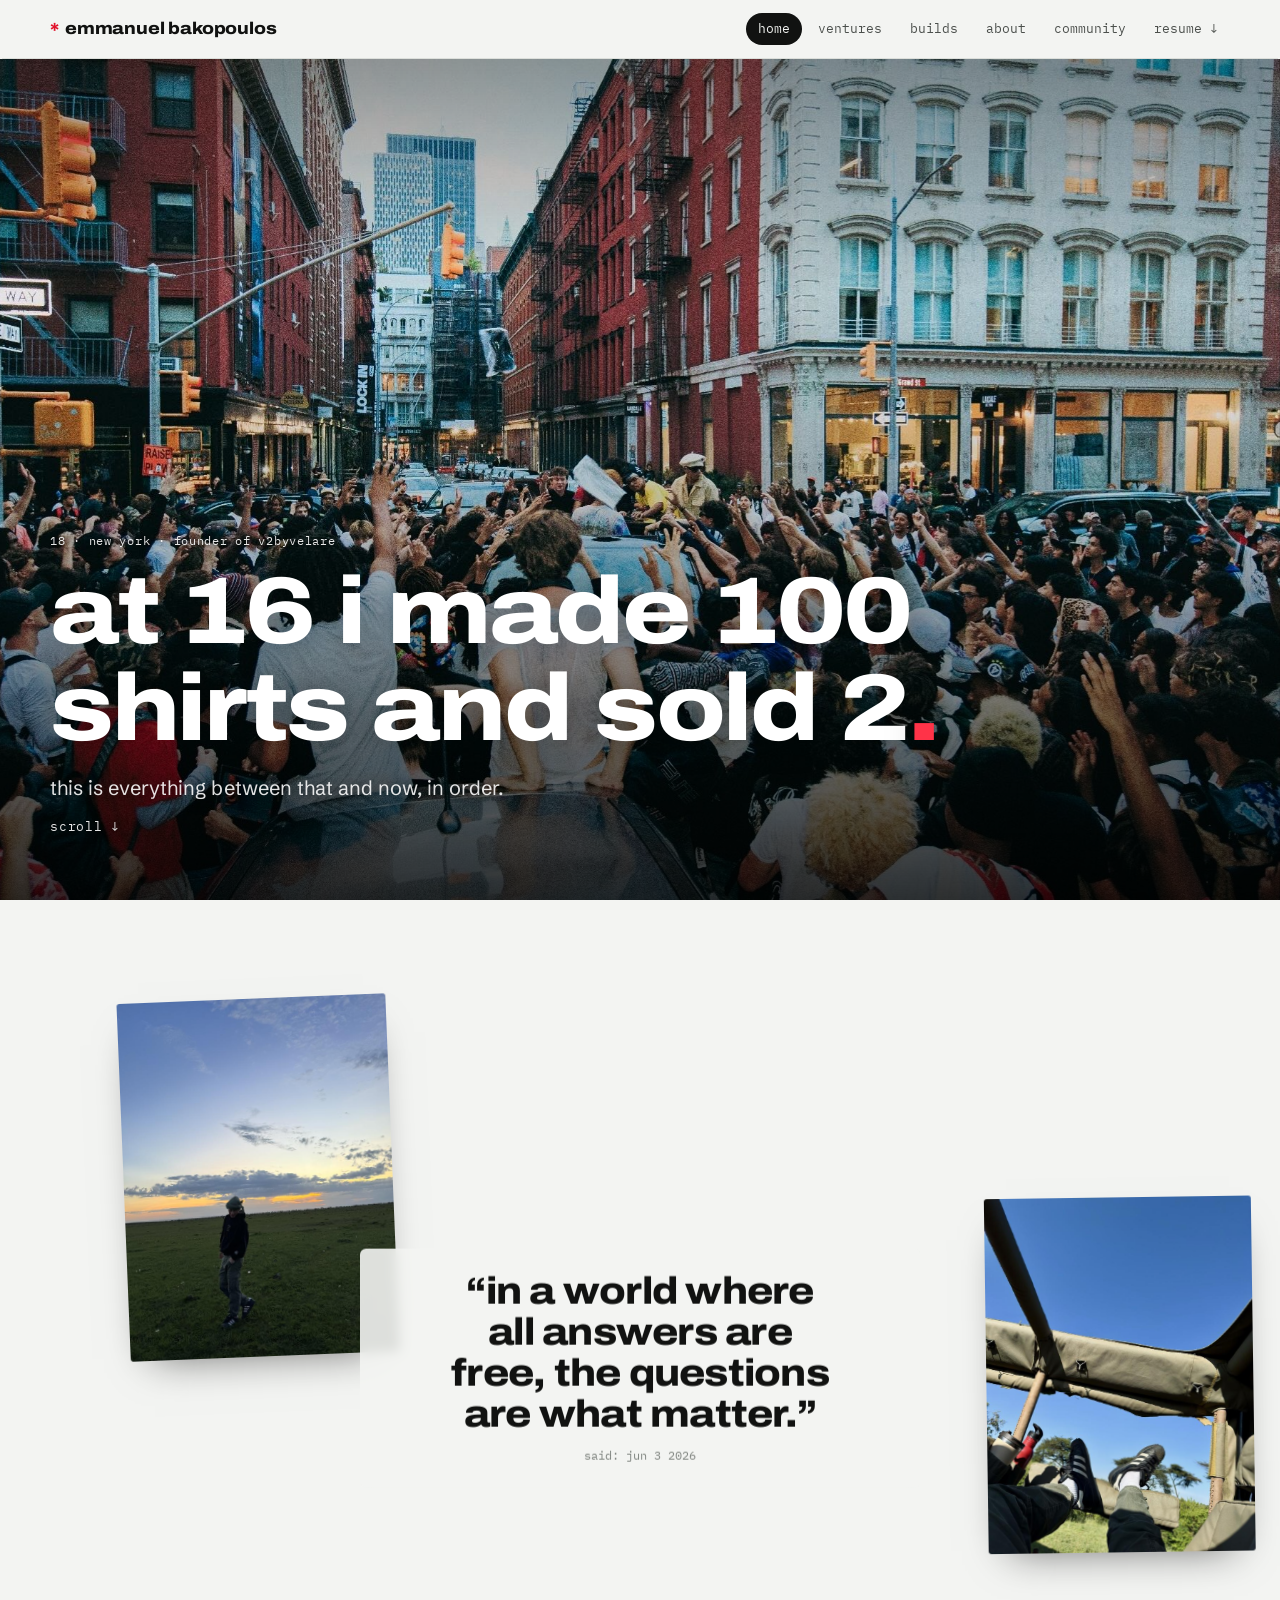
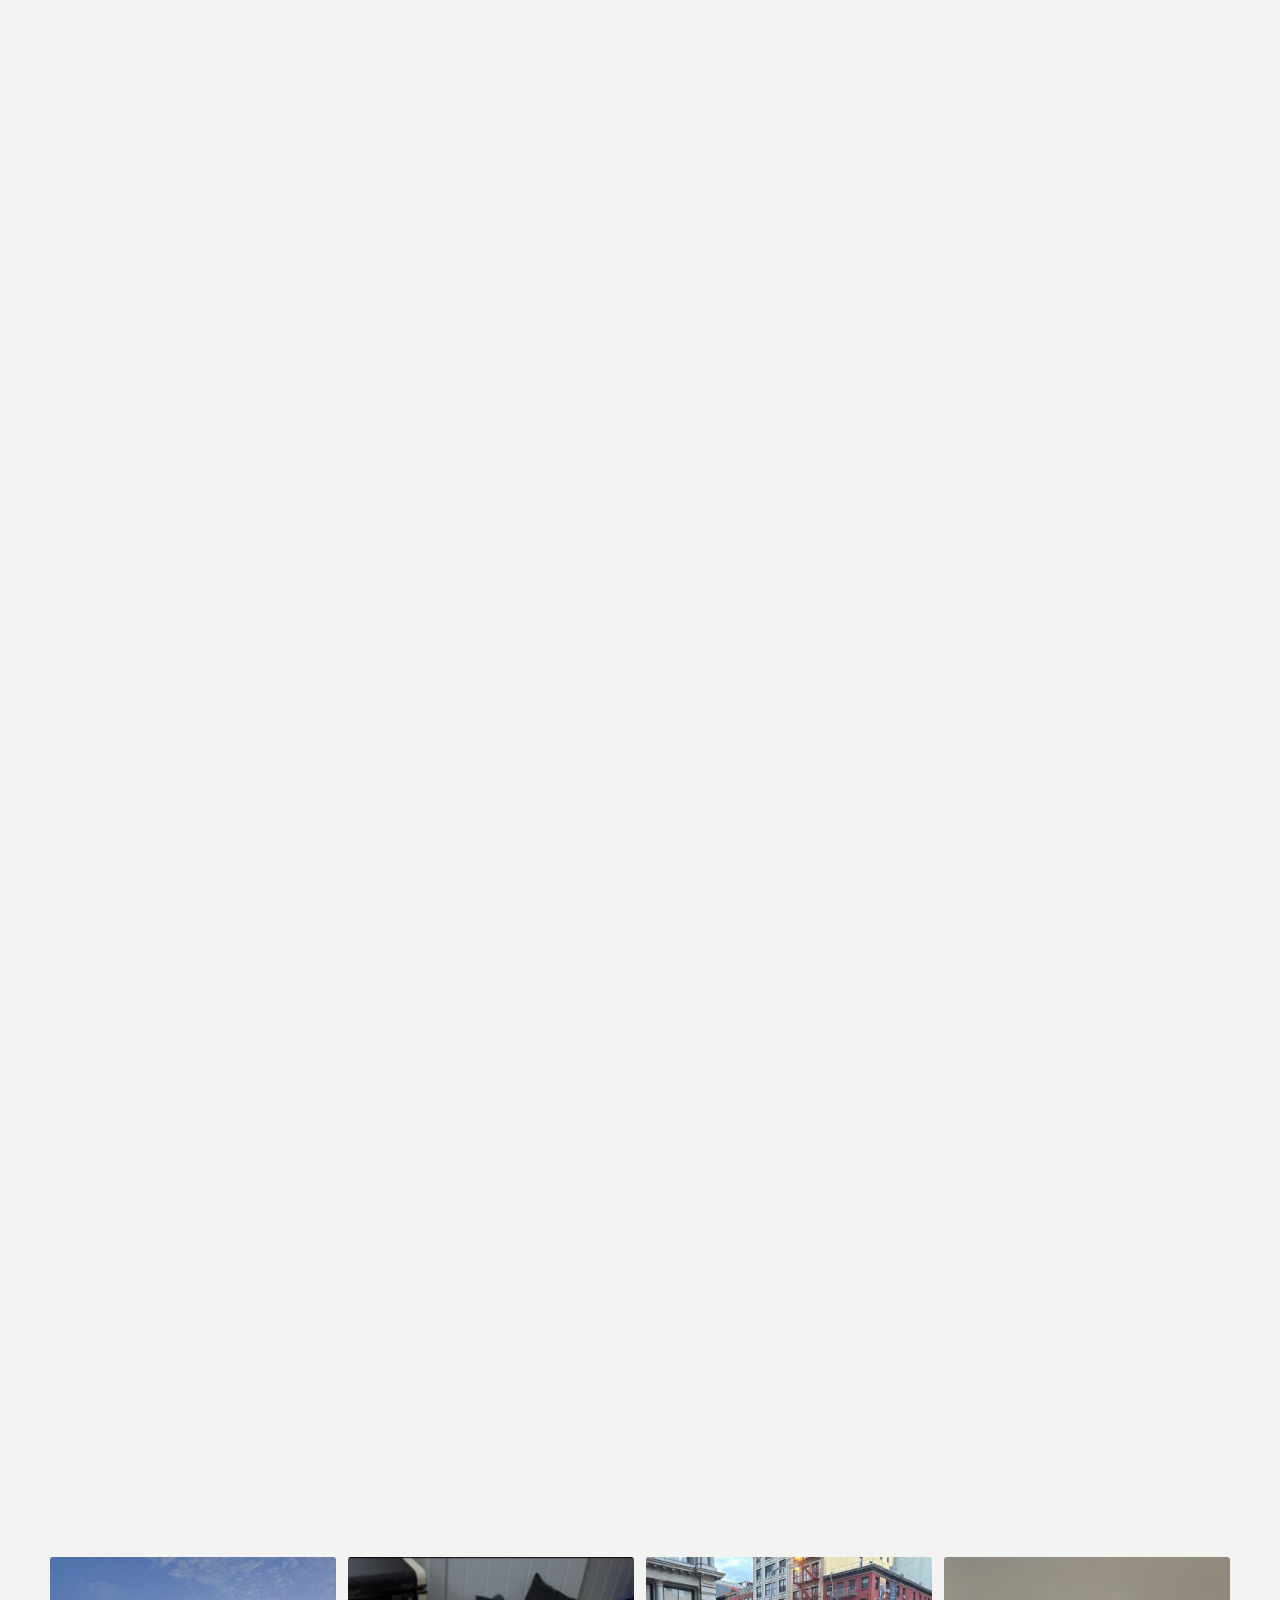
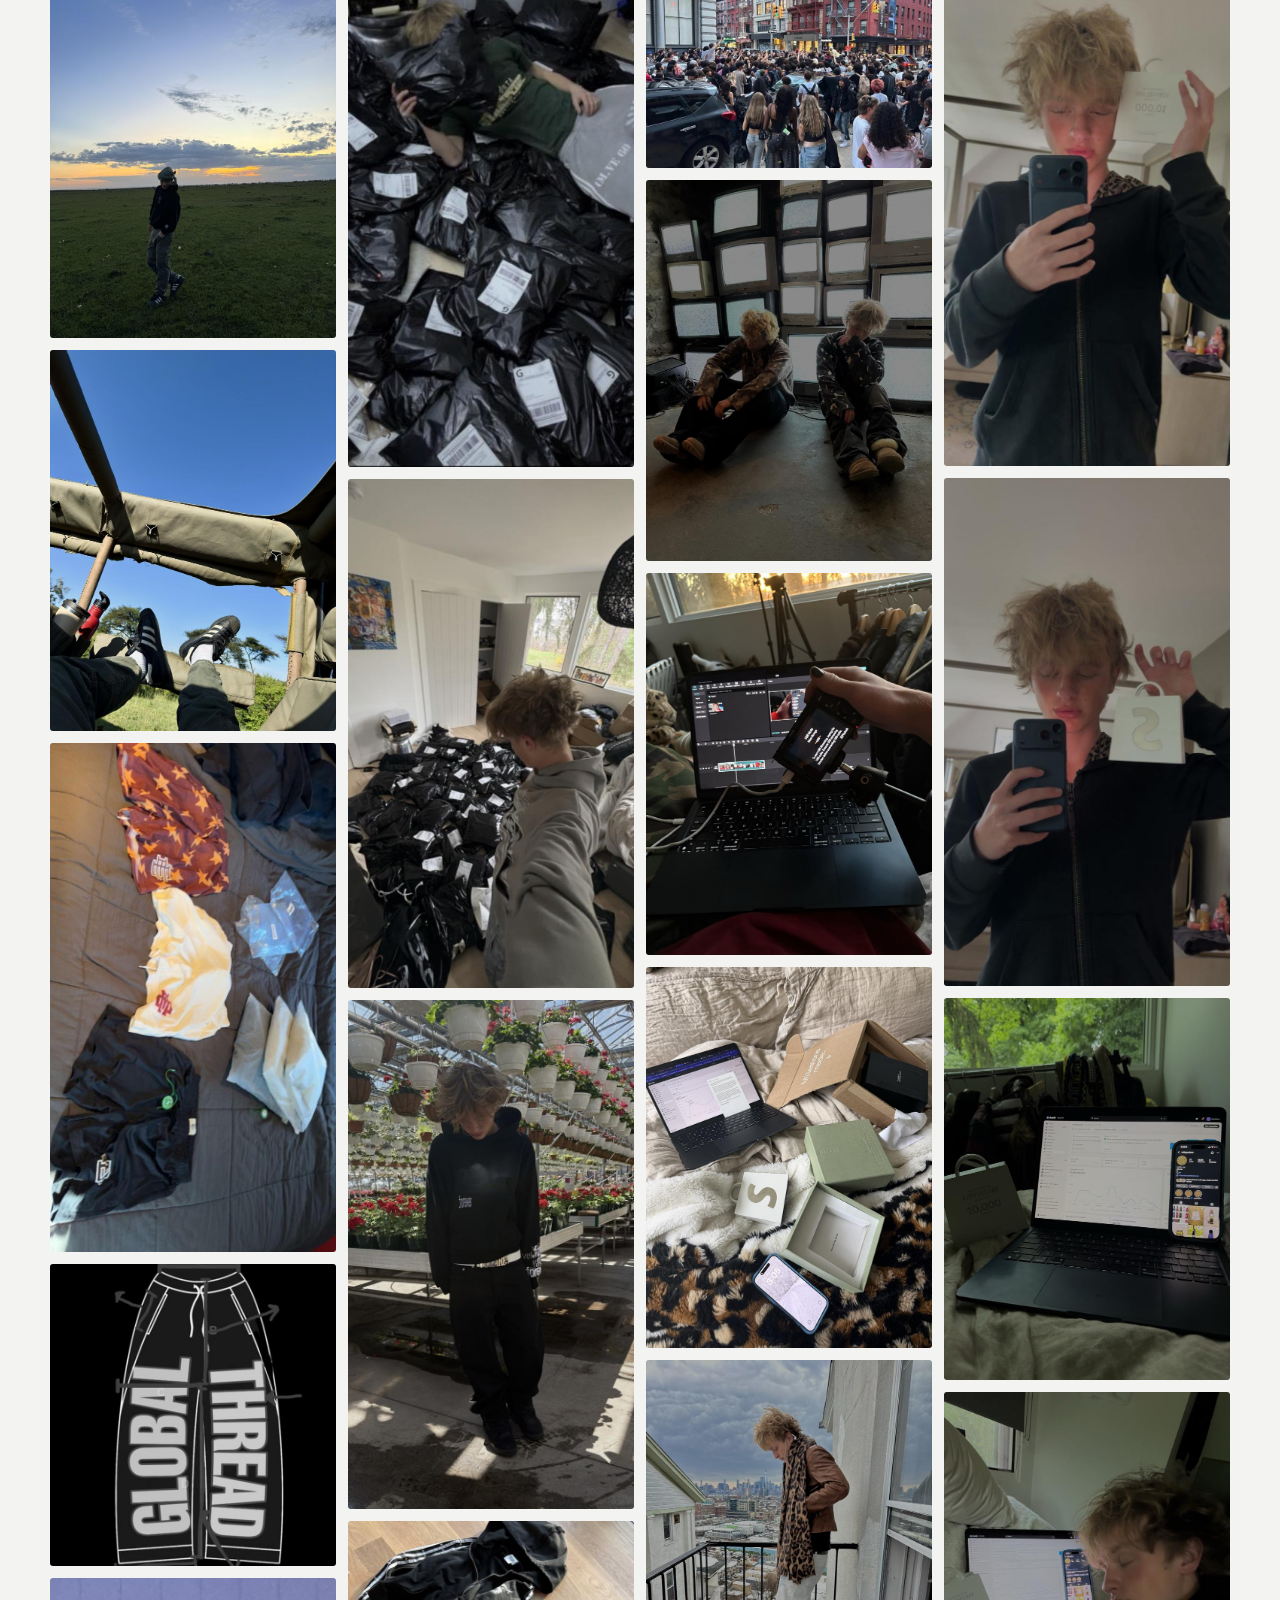
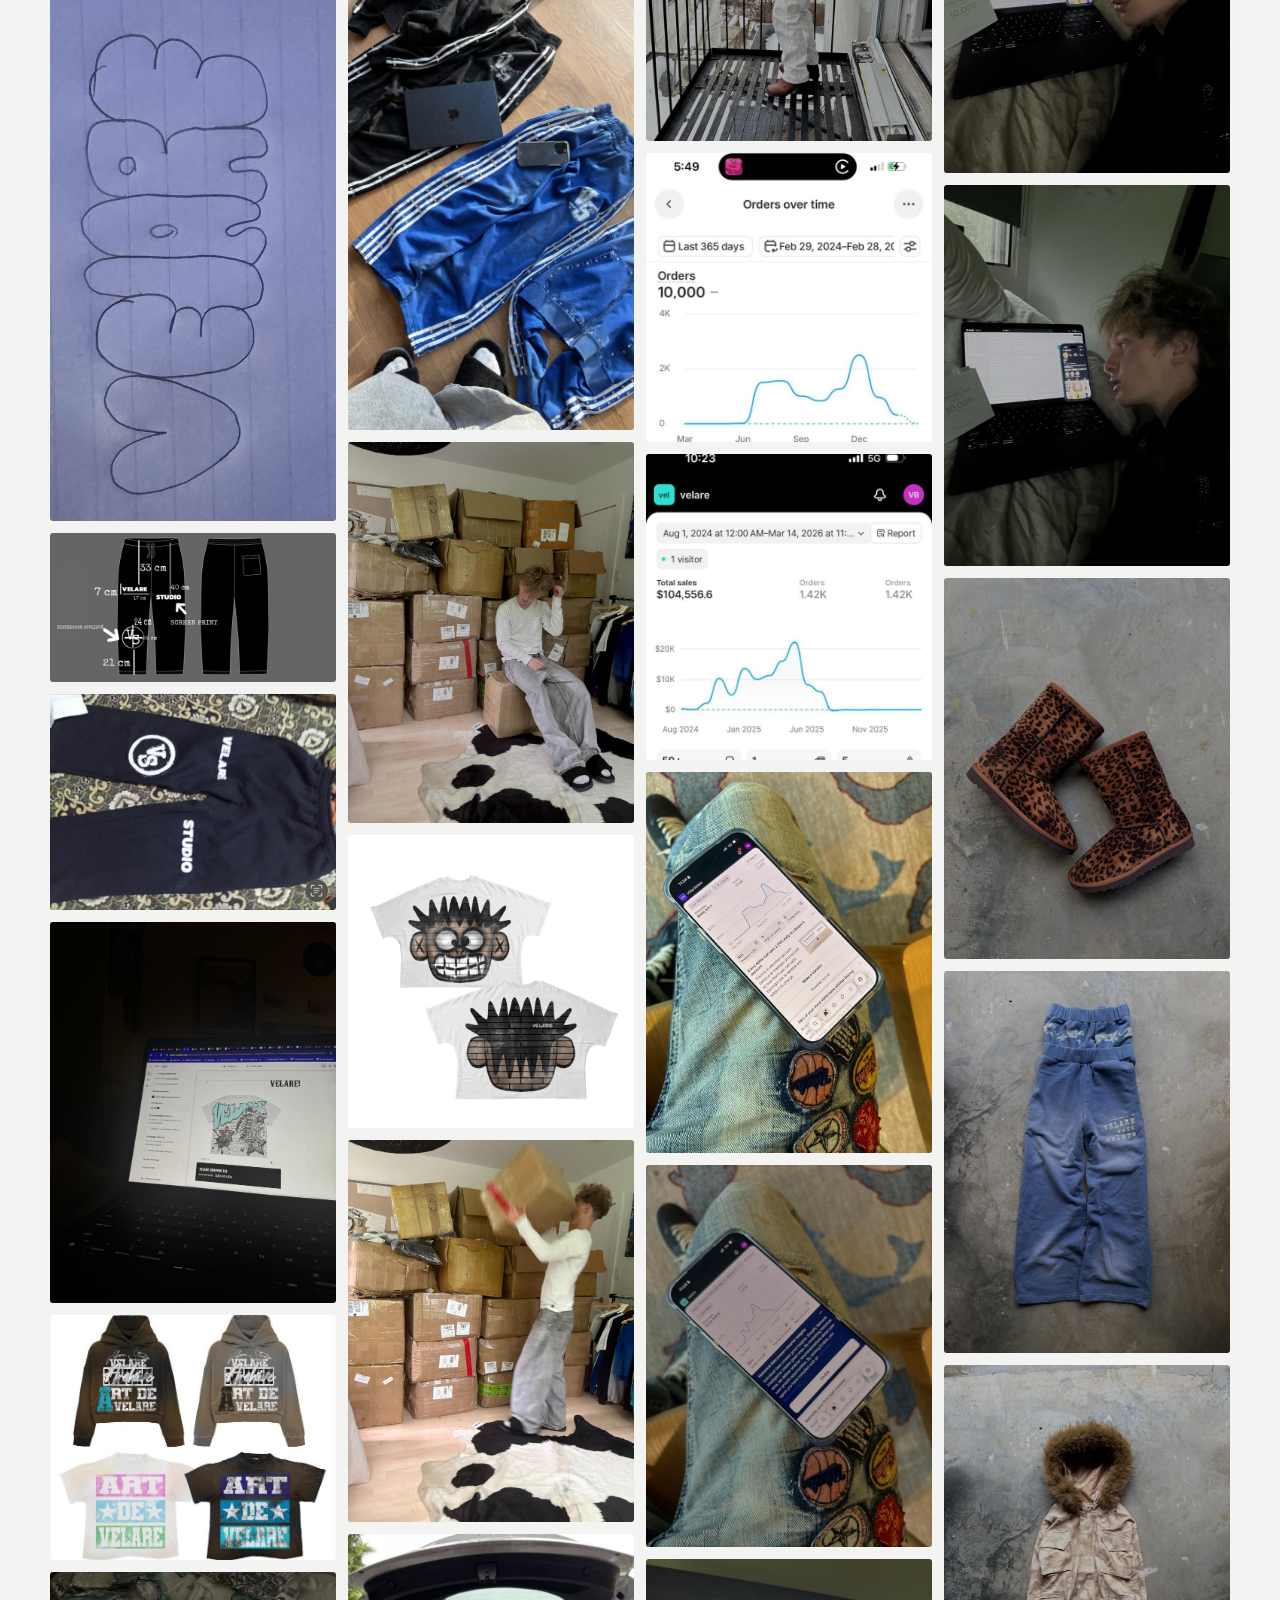
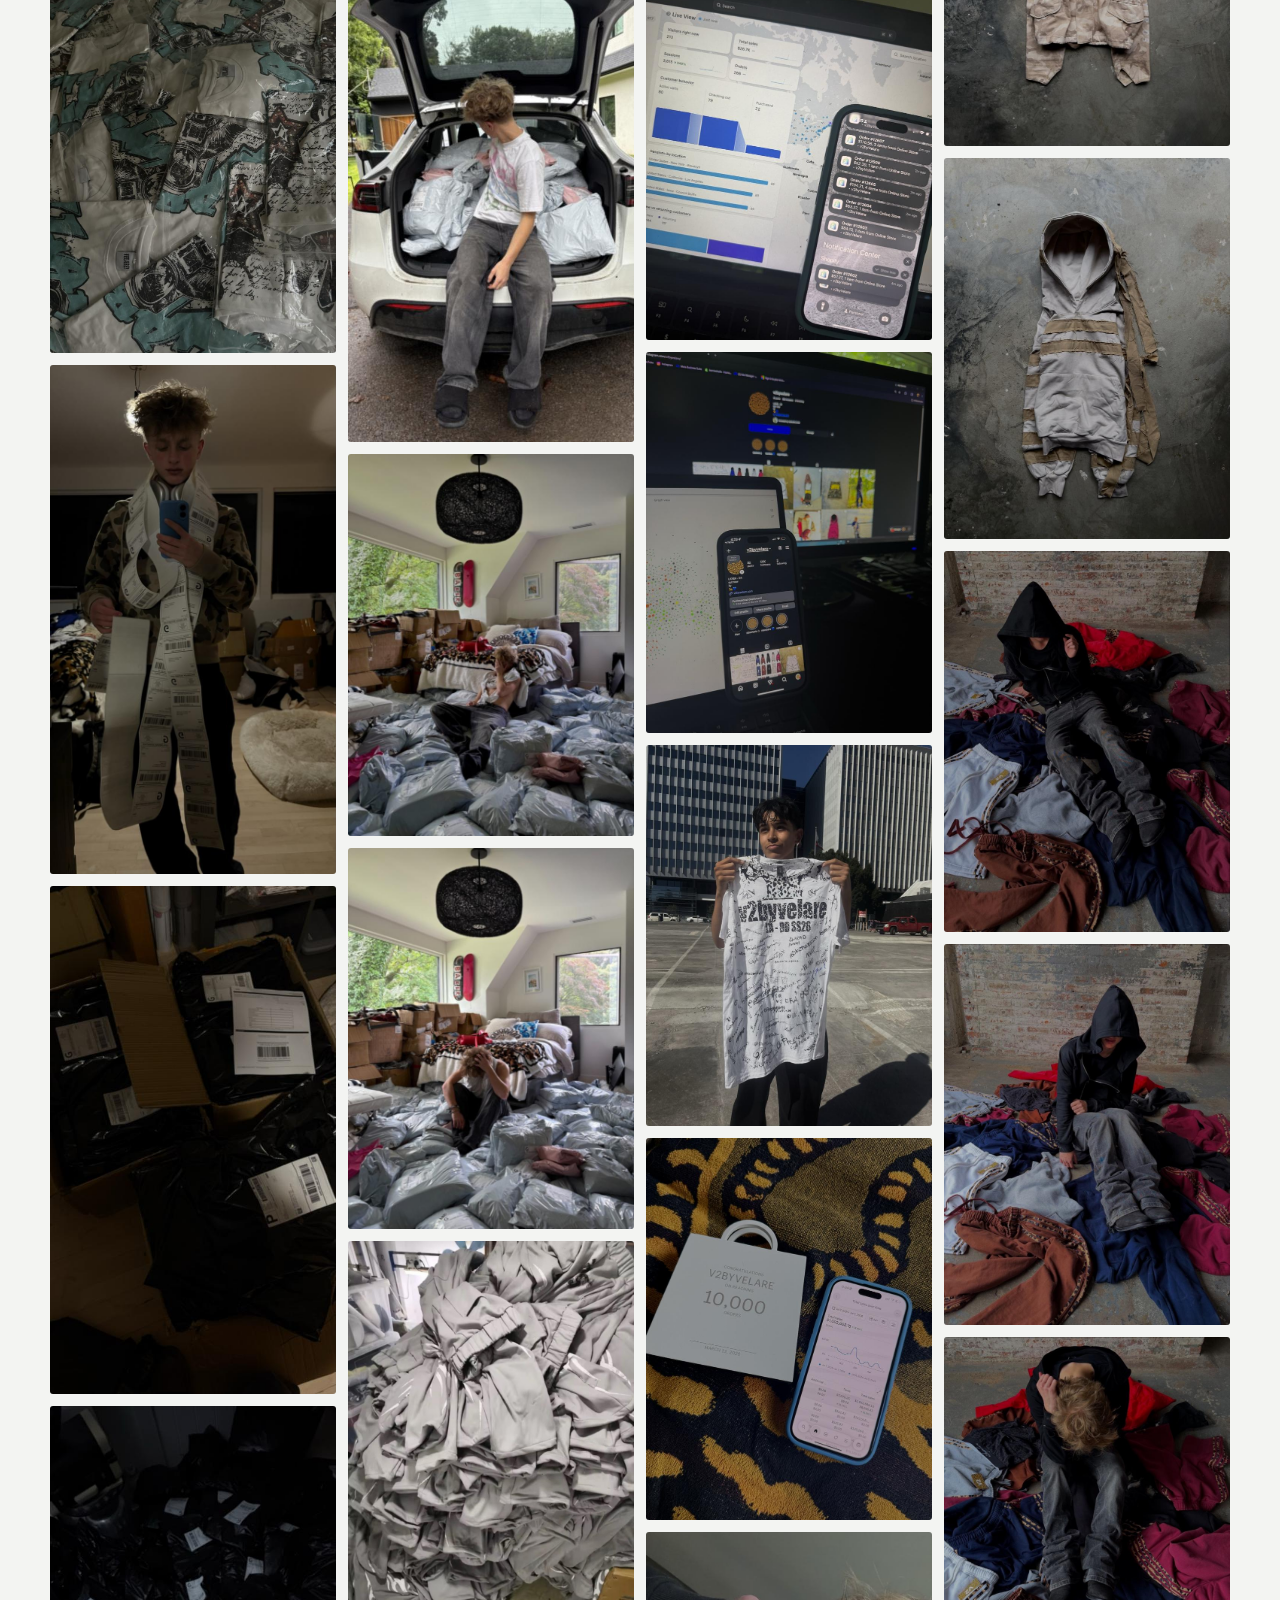
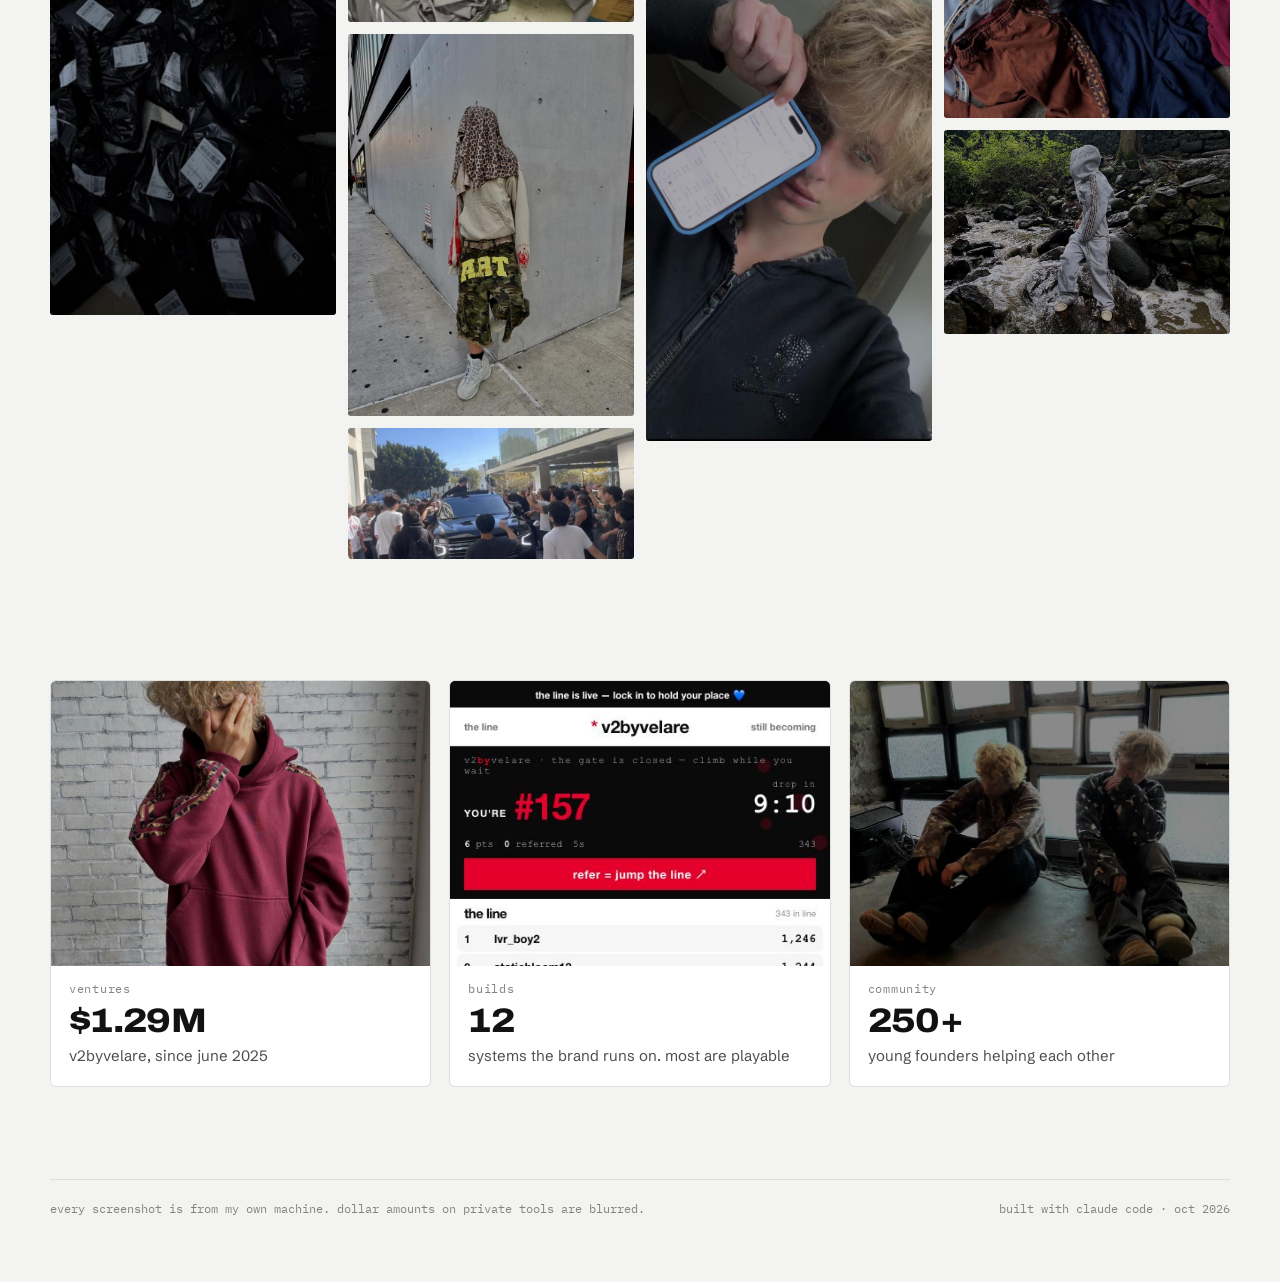
==== index.html @ 87414861 "Update resume and site numbers: $1.29M sales, $195K+ Meta, $57K+ giveaways Co-Authored-By: Claude Op" ====
<!doctype html><html><head><meta charset=utf8><meta name=viewport content="width=device-width,initial-scale=1,viewport-fit=cover"><title>Emmanuel Bakopoulos</title><meta name="description" content="18, founder of v2byvelare. $1.29M bootstrapped apparel brand, and the software I built to run it."><meta property="og:title" content="Emmanuel Bakopoulos"><meta property="og:description" content="18, founder of v2byvelare. $1.29M bootstrapped apparel brand, and the software I built to run it."><meta property="og:image" content="https://emanswor1d.github.io/img/hero.jpg"><style>:root{color-scheme:light;box-sizing:border-box;padding-top:env(safe-area-inset-top,0px);padding-bottom:env(safe-area-inset-bottom,0px)}html{scroll-padding-top:env(safe-area-inset-top,0px)}body{margin:0;padding:0;font:14px -apple-system,BlinkMacSystemFont,sans-serif;background:#faf9f5;color:#141413}img{max-width:100%}[hidden]:not([hidden=until-found i]){display:none!important}</style></head><body>
<link rel="preconnect" href="https://fonts.googleapis.com">
<link rel="preconnect" href="https://fonts.gstatic.com" crossorigin>
<link rel="stylesheet" href="https://fonts.googleapis.com/css2?family=Archivo:wdth,wght@62..125,400..900&family=Schibsted+Grotesk:wght@400;500;600&family=IBM+Plex+Mono:wght@400;500&display=swap">
<style>
/* layout: one catalog of everything made, clothes and code. hang-tag labels in mono, wide lowercase display, real screenshots carry the page */
:root{
  --paper:#f3f4f2; --card:#ffffff; --ink:#111211; --ink-2:#4b4f4c; --ink-3:#808581;
  --rule:#dcdfdb; --rule-2:#e8eae6; --red:#e1122b; --red-ink:#b80d22; --green:#1f8a4c; --amber:#a86a00;
  --shot-bg:#e7e9e5; --bar-a:#b9beb9; --bar-b:#111211;
  --display:"Archivo","Helvetica Neue",Arial,sans-serif;
  --body:"Schibsted Grotesk",ui-sans-serif,system-ui,-apple-system,sans-serif;
  --mono:"IBM Plex Mono",ui-monospace,"SF Mono",Menlo,monospace;
}
@media (prefers-color-scheme:dark){:root:not([data-theme="light"]){
  --paper:#0e0f0e; --card:#161816; --ink:#eef0ed; --ink-2:#b3b8b3; --ink-3:#7d827d;
  --rule:#2a2d2a; --rule-2:#202320; --red:#ff3b50; --red-ink:#ff6b7c; --green:#4cc27f; --amber:#e3a33a;
  --shot-bg:#1d201d; --bar-a:#4a4f4a; --bar-b:#eef0ed; color-scheme:dark}}
:root[data-theme="dark"]{
  --paper:#0e0f0e; --card:#161816; --ink:#eef0ed; --ink-2:#b3b8b3; --ink-3:#7d827d;
  --rule:#2a2d2a; --rule-2:#202320; --red:#ff3b50; --red-ink:#ff6b7c; --green:#4cc27f; --amber:#e3a33a;
  --shot-bg:#1d201d; --bar-a:#4a4f4a; --bar-b:#eef0ed; color-scheme:dark}

*{box-sizing:border-box}
html{scroll-behavior:smooth}
html,body{overflow-x:clip}
body{background:var(--paper);color:var(--ink);font-family:var(--body);font-size:16px;line-height:1.55;-webkit-font-smoothing:antialiased;padding-inline:clamp(16px,4vw,48px);padding-block:0 64px}
a{color:inherit}
img{display:block;max-width:100%}
button{font:inherit;color:inherit}
:focus-visible{outline:2px solid var(--red);outline-offset:3px;border-radius:2px}
.wrap{max-width:1180px;margin-inline:auto}

/* header */
header.top{position:sticky;top:env(safe-area-inset-top,0px);z-index:20;background:color-mix(in srgb,var(--paper) 90%,transparent);backdrop-filter:blur(10px);-webkit-backdrop-filter:blur(10px);border-bottom:1px solid var(--rule);margin-inline:calc(-1*clamp(16px,4vw,48px));padding-inline:clamp(16px,4vw,48px)}
.bar{max-width:1180px;margin-inline:auto;display:flex;align-items:center;gap:20px;min-height:58px;flex-wrap:wrap}
.mark{font-family:var(--display);font-weight:800;font-stretch:112%;font-size:17px;letter-spacing:-.01em;text-decoration:none;display:flex;align-items:baseline;gap:6px;white-space:nowrap}
.mark .ast{color:var(--red);font-size:22px;line-height:0;position:relative;top:4px}
nav.tabs{display:flex;gap:4px;margin-left:auto}
nav.tabs a{font-family:var(--mono);font-size:13px;text-decoration:none;padding:6px 12px;border-radius:999px;color:var(--ink-2)}
nav.tabs a:hover{color:var(--ink);background:var(--rule-2)}
nav.tabs a[aria-current="page"]{color:var(--paper);background:var(--ink)}

/* type */
.eyebrow{font-family:var(--mono);font-size:12px;letter-spacing:.06em;color:var(--ink-3);text-transform:lowercase}
h1,h2,h3{font-family:var(--display);font-weight:800;font-stretch:118%;letter-spacing:-.025em;line-height:1.02;margin:0;text-wrap:balance}
h1{font-size:clamp(34px,6.2vw,76px)}
h2{font-size:clamp(28px,4vw,46px)}
h3{font-size:clamp(20px,2.2vw,26px);font-stretch:110%;letter-spacing:-.015em}
p{margin:0}
.lede{font-size:clamp(17px,1.6vw,20px);color:var(--ink-2);max-width:58ch}
.mono{font-family:var(--mono)}

section.view{padding-top:clamp(36px,6vw,72px)}
section.view[hidden]{display:none}

/* intro */
.intro{display:grid;gap:22px;padding-bottom:clamp(32px,5vw,56px);border-bottom:1px solid var(--rule)}
.intro h1 .r{color:var(--red)}
.facts{display:flex;flex-wrap:wrap;gap:8px 22px;font-family:var(--mono);font-size:13px;color:var(--ink-2)}
.facts b{color:var(--ink);font-weight:500}

/* tags + status */
.tag{font-family:var(--mono);font-size:11.5px;color:var(--ink-2);border:1px solid var(--rule);border-radius:3px;padding:1px 7px;white-space:nowrap}
.status{display:inline-flex;align-items:center;gap:7px;font-family:var(--mono);font-size:12px;color:var(--ink-2)}
.status::before{content:"";width:7px;height:7px;border-radius:50%;background:var(--ink-3);flex:none}
.status.live::before{background:var(--green);box-shadow:0 0 0 3px color-mix(in srgb,var(--green) 22%,transparent)}
.status.built::before{background:var(--amber)}
.status.killed::before{background:var(--red)}

/* work grid */
.gridhead{display:flex;justify-content:space-between;align-items:baseline;gap:16px;flex-wrap:wrap;padding:clamp(28px,4vw,44px) 0 18px}
.grid{display:grid;grid-template-columns:repeat(auto-fill,minmax(min(100%,340px),1fr));gap:18px}
.card{display:flex;flex-direction:column;background:var(--card);border:1px solid var(--rule);border-radius:6px;overflow:hidden;text-decoration:none;color:inherit;min-width:0;transition:transform .18s ease,border-color .18s ease}
.card:hover{transform:translateY(-3px);border-color:var(--ink-3)}
.card .thumb{aspect-ratio:16/10;background:var(--shot-bg);overflow:hidden;position:relative;border-bottom:1px solid var(--rule)}
.card .thumb img{width:100%;height:100%;object-fit:cover;object-position:top center}
.card .thumb.phone{display:flex;justify-content:center;align-items:flex-start;gap:10px;padding:16px 16px 0}
.card .thumb.phone img{width:31%;height:auto;object-fit:contain;border-radius:10px 10px 0 0;border:1px solid var(--rule)}
.card .thumb.text{display:flex;align-items:center;justify-content:center;padding:20px}
.card .body{padding:16px 18px 18px;display:flex;flex-direction:column;gap:8px;flex:1}
.card .row{display:flex;justify-content:space-between;align-items:center;gap:10px}
.card p{color:var(--ink-2);font-size:15px}
.card .meta{display:flex;gap:6px;flex-wrap:wrap;margin-top:auto;padding-top:6px}

/* pipeline mini (signaller) */
.pipe{display:flex;flex-wrap:wrap;gap:6px;align-items:center;justify-content:center;font-family:var(--mono);font-size:12px}
.pipe span{border:1px solid var(--ink-3);border-radius:3px;padding:4px 8px;background:var(--card)}
.pipe i{font-style:normal;color:var(--ink-3)}

/* detail */
.back{font-family:var(--mono);font-size:13px;text-decoration:none;color:var(--ink-2);display:inline-flex;gap:6px}
.back:hover{color:var(--red)}
.dhead{display:grid;gap:16px;padding:18px 0 28px;border-bottom:1px solid var(--rule)}
.dhead .row{display:flex;gap:10px 18px;flex-wrap:wrap;align-items:center}
.gallery{display:flex;gap:16px;overflow-x:auto;scroll-snap-type:x mandatory;padding:28px 2px 18px;margin-inline:-2px;scrollbar-width:thin}
.gallery figure{margin:0;scroll-snap-align:start;flex:none;display:flex;flex-direction:column;gap:10px;width:min(860px,86%)}
.gallery figure.ph{width:250px}
.gallery figure.mid{width:min(420px,80%)}
.shot{background:var(--shot-bg);border:1px solid var(--rule);border-radius:6px;overflow:hidden;cursor:zoom-in;padding:0;display:block;width:100%}
.ph .shot{border-radius:22px;border:6px solid var(--ink);background:var(--ink)}
.ph .shot img{border-radius:15px}
figcaption{font-family:var(--mono);font-size:12px;color:var(--ink-3)}
.hint{font-family:var(--mono);font-size:12px;color:var(--ink-3)}

.cols{display:grid;grid-template-columns:minmax(0,1.35fr) minmax(0,1fr);gap:clamp(28px,5vw,64px);padding-top:28px}
@media (max-width:820px){.cols{grid-template-columns:1fr}}
.prose{display:grid;gap:16px;max-width:62ch}
.prose h4,.side h4{font-family:var(--mono);font-weight:500;font-size:12px;letter-spacing:.06em;color:var(--ink-3);margin:10px 0 -6px;text-transform:lowercase}
.prose p{color:var(--ink-2)}
.prose ul{margin:0;padding-left:18px;color:var(--ink-2);display:grid;gap:6px}
.side{display:grid;gap:18px;align-content:start}
.nums{list-style:none;margin:0;padding:0;border-top:1px solid var(--rule)}
.nums li{display:grid;grid-template-columns:minmax(84px,auto) 1fr;gap:14px;padding:11px 0;border-bottom:1px solid var(--rule);align-items:baseline}
.nums b{font-family:var(--display);font-stretch:110%;font-weight:800;font-size:22px;letter-spacing:-.02em;font-variant-numeric:tabular-nums;white-space:nowrap}
.nums span{color:var(--ink-2);font-size:14.5px}
.stack{display:flex;gap:6px;flex-wrap:wrap}
.note{border-left:2px solid var(--red);padding:2px 0 2px 14px;color:var(--ink-2);font-size:15px}
.ext{font-family:var(--mono);font-size:13px;color:var(--red-ink)}
.pager{display:flex;justify-content:space-between;gap:16px;margin-top:48px;padding-top:20px;border-top:1px solid var(--rule);font-family:var(--mono);font-size:13px}
.pager a{text-decoration:none;color:var(--ink-2)}
.pager a:hover{color:var(--red)}

/* before/after */
.ba{display:grid;grid-template-columns:repeat(2,minmax(0,1fr));gap:14px;max-width:760px;padding-top:28px}
.ba figure{margin:0;display:grid;gap:8px}
.ba .frame{aspect-ratio:4/5;background:#fff;border:1px solid var(--rule);border-radius:6px;overflow:hidden;display:flex;align-items:center;justify-content:center}
.ba .frame img{width:100%;height:100%;object-fit:contain}
.chips{display:flex;gap:6px;flex-wrap:wrap}
.chip{font-family:var(--mono);font-size:12.5px;border:1px solid var(--rule);background:var(--card);border-radius:999px;padding:5px 12px;cursor:pointer;display:inline-flex;align-items:center;gap:7px}
.chip i{width:10px;height:10px;border-radius:50%;display:inline-block;border:1px solid var(--rule)}
.chip[aria-pressed="true"]{border-color:var(--ink);background:var(--ink);color:var(--paper)}

/* charts */
.chart{background:var(--card);border:1px solid var(--rule);border-radius:6px;padding:18px 18px 12px;margin-top:28px}
.chart svg{width:100%;height:auto;display:block;overflow:visible}
.chart svg text{fill:var(--ink-3);font-family:var(--mono);font-size:11px}
.chart .cap{display:flex;justify-content:space-between;gap:12px;flex-wrap:wrap;margin-bottom:10px}
.chart .cap b{font-weight:600}
.legend{display:flex;gap:14px;font-family:var(--mono);font-size:12px;color:var(--ink-2)}
.legend i{display:inline-block;width:10px;height:10px;border-radius:2px;margin-right:6px;vertical-align:-1px}
.tip{position:fixed;z-index:60;pointer-events:none;background:var(--ink);color:var(--paper);font-family:var(--mono);font-size:12px;padding:6px 9px;border-radius:4px;white-space:nowrap}

/* clothes */
.drops{display:grid;gap:clamp(40px,6vw,72px);padding-top:clamp(28px,4vw,44px)}
.drop{display:grid;grid-template-columns:minmax(0,280px) minmax(0,1fr);gap:clamp(18px,3vw,40px);align-items:start}
@media (max-width:760px){.drop{grid-template-columns:1fr}}
.drop .info{display:grid;gap:10px;position:sticky;top:84px}
@media (max-width:760px){.drop .info{position:static}}
.drop .info p{color:var(--ink-2);font-size:15px}
.drop .big{font-family:var(--display);font-weight:800;font-stretch:115%;font-size:clamp(26px,3vw,34px);letter-spacing:-.02em;line-height:1}
.strip{display:flex;gap:12px;overflow-x:auto;scroll-snap-type:x mandatory;padding-bottom:10px}
.strip button{flex:none;width:clamp(180px,24vw,260px);aspect-ratio:3/4;padding:0;border:0;border-radius:4px;overflow:hidden;background:var(--shot-bg);cursor:zoom-in;scroll-snap-align:start}
.strip button img{width:100%;height:100%;object-fit:cover}
.strip .empty{flex:none;width:clamp(180px,24vw,260px);aspect-ratio:3/4;border:1px dashed var(--rule);border-radius:4px;display:flex;align-items:center;justify-content:center;text-align:center;padding:18px;font-family:var(--mono);font-size:12px;color:var(--ink-3)}

/* about */
.about-top{display:grid;grid-template-columns:minmax(0,1fr) minmax(0,.8fr);gap:clamp(28px,5vw,64px);align-items:start}
@media (max-width:820px){.about-top{grid-template-columns:1fr}}
.about-top .photo{border-radius:6px;overflow:hidden;border:1px solid var(--rule)}
.story{display:grid;gap:16px;max-width:60ch;font-size:17px}
.story p{color:var(--ink-2)}
.story p:first-child{color:var(--ink);font-size:clamp(19px,1.8vw,22px)}
.tl{list-style:none;margin:28px 0 0;padding:0;border-top:1px solid var(--rule)}
.tl li{display:grid;grid-template-columns:96px minmax(0,1fr);gap:16px;padding:12px 0;border-bottom:1px solid var(--rule);align-items:baseline}
.tl time{font-family:var(--mono);font-size:12.5px;color:var(--ink-3)}
.tl li.next time{color:var(--red-ink)}
.quotes{display:grid;grid-template-columns:repeat(auto-fit,minmax(min(100%,260px),1fr));gap:18px;margin-top:28px}
.quotes blockquote{margin:0;background:var(--card);border:1px solid var(--rule);border-radius:6px;padding:20px;display:flex;flex-direction:column;gap:12px;justify-content:space-between}
.quotes p{font-family:var(--display);font-stretch:105%;font-weight:600;font-size:19px;line-height:1.25;letter-spacing:-.01em}
.quotes cite{font-family:var(--mono);font-style:normal;font-size:12px;color:var(--ink-3)}
.contact{display:grid;gap:12px;margin-top:28px;background:var(--card);border:1px solid var(--rule);border-radius:6px;padding:22px}
.contact .line{display:flex;gap:10px 16px;flex-wrap:wrap;align-items:center;font-family:var(--mono);font-size:14px}
.contact .line span{color:var(--ink-3);min-width:70px}
.copy{font-family:var(--mono);font-size:12px;border:1px solid var(--rule);background:transparent;border-radius:3px;padding:3px 9px;cursor:pointer}
.copy:hover{border-color:var(--ink)}
.sub{padding-top:clamp(44px,6vw,72px)}
.sub>h2{margin-bottom:6px}


/* lightbox */
.lb{position:fixed;inset:0;z-index:80;background:rgba(8,9,8,.92);display:flex;flex-direction:column;align-items:center;justify-content:center;gap:12px;padding:20px}
.lb img{max-width:min(1400px,100%);max-height:calc(100% - 70px);object-fit:contain;border-radius:4px}
.lb .lbbar{display:flex;gap:10px;align-items:center;font-family:var(--mono);font-size:12.5px;color:#cfd3cf}
.lb button{background:transparent;border:1px solid #555;color:#eee;border-radius:3px;padding:5px 12px;cursor:pointer;font-family:var(--mono);font-size:12.5px}

[hidden]{display:none!important}
.adi{width:100vw;margin-left:calc(50% - 50vw);background:#0f100f;color:#f1f2ef;padding:clamp(48px,7vw,96px) max(clamp(16px,4vw,48px),calc((100vw - 1180px)/2));display:grid;gap:clamp(28px,4vw,48px)}
.aditop{display:grid;gap:14px;max-width:62ch}
.aditop .eyebrow{color:#ff5a6b}
.adibig{font-family:var(--display);font-weight:800;font-stretch:115%;font-size:clamp(30px,4.4vw,60px);line-height:1.02;letter-spacing:-.03em;text-wrap:balance}
.adibig .r{color:#ff3348}
.aditop p:not(.adibig){color:#c3c8c2;font-size:17px}
.vsrow{display:grid;grid-template-columns:minmax(0,3fr) minmax(0,2fr);gap:clamp(18px,3vw,40px)}
.vs{display:grid;grid-auto-flow:column;grid-auto-columns:minmax(0,1fr);gap:10px;padding-top:14px;border-top:2px solid #e1122b}
.vs figure{margin:0;display:grid;gap:8px;align-content:start}
.vs button{padding:0;border:0;background:#1b1d1b;border-radius:3px;overflow:hidden;cursor:zoom-in}
.vs img{width:100%;aspect-ratio:3/4;object-fit:cover}
.vs figcaption{font-family:var(--mono);font-size:12px;color:#9aa09a}
.vs figcaption b{color:#f1f2ef;font-weight:500;margin-right:6px}
@media (max-width:760px){.vsrow{grid-template-columns:1fr}}

/* engine demo: same dark contact-sheet look as the reel strip */
.trybox.dm-engine{background:#0b0c0b;border-color:#0b0c0b;--paper:#0b0c0b;--card:#121412;--ink:#eef0ed;--ink-2:#b3b8b3;--ink-3:#7d827d;--rule:#262926;--rule-2:#1b1d1b;--bar-a:#4a4f4a;--bar-b:#e1122b;color:var(--ink);padding:clamp(16px,3vw,28px)}
.trybox.dm-engine .dm-s{background:transparent;border:0;border-top:2px solid #e1122b;border-radius:0;padding:10px 0 0}
.trybox.dm-engine .dm-chart,.trybox.dm-engine .dm-theory{background:transparent;border-color:#262926;border-radius:0}
.trybox.dm-engine .dm-c{background:transparent;border-color:#333733;color:#d9ddd8}
.trybox.dm-engine .dm-c[aria-pressed="true"]{background:#eef0ed;color:#0b0c0b;border-color:#eef0ed}
.trybox.dm-engine .dm-bar div{background:#e1122b}
.trybox.dm-engine .dm-vs div{border-radius:0;border-color:#262926}

.phero.split{display:grid;grid-template-columns:minmax(0,1fr) minmax(0,.9fr);background:#0f100f}
.phero.split::after{display:none}
.phero.split img{position:relative;grid-column:2;grid-row:1;height:100%}
.phero.split .herotext h1{font-size:clamp(32px,4.2vw,60px)}
.phero.split .herotext{position:relative;align-self:center!important;grid-column:1;grid-row:1;align-self:end;left:auto;right:auto;bottom:auto;padding:0 clamp(16px,4vw,56px) clamp(28px,6vw,64px) max(clamp(16px,4vw,48px),calc((100vw - 1180px)/2))}
@media (max-width:760px){.phero.split{grid-template-columns:1fr;grid-template-rows:58% 42%;height:auto;min-height:0}.phero.split img{grid-column:1;grid-row:1;height:52svh}.phero.split .herotext{grid-column:1;grid-row:2;padding:24px 16px 32px}}
.phero.collage{background:#0b0c0b}
.phero.collage::after{background:linear-gradient(90deg,rgba(11,12,11,.96) 0%,rgba(11,12,11,.75) 38%,rgba(11,12,11,.05) 70%),linear-gradient(0deg,rgba(11,12,11,.6),rgba(11,12,11,0) 40%)}
.cl{position:absolute;inset:0}
.phero .cl img{position:absolute;border-radius:6px;box-shadow:0 30px 60px -20px rgba(0,0,0,.8);animation:none;height:auto;inset:auto;object-fit:contain}
.phero .cl .c1{width:46%;right:-4%;top:4%;transform:rotate(-2deg)}
.phero .cl .c2{width:26%;right:2%;top:44%;transform:rotate(3deg)}
.phero .cl .c3{width:11%;right:30%;top:38%;transform:rotate(4deg);border-radius:12px}
.phero .cl .c4{width:11%;right:43%;top:-3%;transform:rotate(-6deg)}
.phero .cl .c5{width:22%;right:20%;top:73%;transform:rotate(-3deg)}
.phero .cl .c6{width:10%;right:42%;top:46%;transform:rotate(-4deg);border-radius:10px}
.phero .cl .c7{width:9%;right:8%;top:76%;transform:rotate(5deg);background:#fff}
.phero .cl .c8{width:20%;right:28%;top:22%;transform:rotate(1deg)}
.phero .cl .c9{width:18%;right:-3%;top:70%;transform:rotate(-4deg)}
.phero .cl .c10{width:24%;right:40%;top:76%;transform:rotate(2deg)}
.phero.collage .herotext h1{max-width:12ch;font-size:clamp(34px,5vw,72px)}
.phero.collage .herotext .lede{max-width:44ch}
@media (max-width:760px){.phero .cl .c1{width:80%;right:-20%}.phero .phero .cl .c2{width:75%;right:5%;top:30%}.phero .phero .cl .c3{width:34%;right:-4%;top:48%}.phero .phero .cl .c4{width:32%;right:52%;top:2%}.phero .phero .cl .c5,.phero .cl .c8,.phero .cl .c10{display:none}}

.note2{border-left:3px solid var(--ink);padding-left:14px;color:var(--ink)!important;font-size:16px}
.give b{display:block;font-family:var(--display);font-weight:800;font-stretch:118%;font-size:clamp(56px,9vw,120px);letter-spacing:-.04em;line-height:.95;color:var(--red-ink)}
.give span{display:block;margin-top:10px;color:var(--ink-2);font-size:17px}
.giverows{display:grid;grid-template-columns:repeat(auto-fit,minmax(min(100%,220px),1fr));gap:0 28px;border-top:2px solid var(--ink)}
.giverows div{padding:16px 0;border-bottom:1px solid var(--rule)}
.giverows b{display:block;font-family:var(--display);font-weight:800;font-stretch:112%;font-size:28px;letter-spacing:-.02em}
.giverows span{display:block;margin-top:4px;color:var(--ink-2);font-size:15px}

/* page heroes + editorial sections (shared by ventures, builds, about, community) */
.phero{position:relative;width:100vw;margin-left:calc(50% - 50vw);height:min(82vh,860px);height:min(82svh,860px);min-height:480px;overflow:hidden;background:#111}
.phero img{position:absolute;inset:0;width:100%;height:100%;object-fit:cover;animation:heroin 2s cubic-bezier(.2,.8,.2,1) both}
.phero::after{content:"";position:absolute;inset:0;background:linear-gradient(180deg,rgba(0,0,0,.25) 0%,rgba(0,0,0,0) 30%,rgba(0,0,0,.2) 55%,rgba(0,0,0,.8) 100%)}
.phero .herotext h1{font-size:clamp(36px,6vw,84px);max-width:16ch}
.bignums{display:grid;grid-template-columns:repeat(auto-fit,minmax(min(100%,170px),1fr));gap:24px 32px;padding-block:clamp(32px,5vw,56px);border-bottom:1px solid var(--rule)}
.bignums b{display:block;font-family:var(--display);font-weight:800;font-stretch:115%;font-size:clamp(30px,3.6vw,46px);letter-spacing:-.025em;line-height:1;font-variant-numeric:tabular-nums}
.bignums span{display:block;margin-top:8px;color:var(--ink-2);font-size:14.5px}
.sec{display:grid;grid-template-columns:minmax(0,260px) minmax(0,1fr);gap:clamp(18px,4vw,64px);padding-block:clamp(44px,6vw,80px);border-bottom:1px solid var(--rule)}
.sec>h2{font-size:clamp(22px,2.4vw,30px);position:sticky;top:84px;align-self:start}
.sec>*:not(h2){min-width:0}
@media (max-width:820px){.sec{grid-template-columns:1fr}.sec>h2{position:static}}
.secbody{display:grid;gap:18px;max-width:68ch}
.secbody.wide{max-width:none}
.secbody .chart{margin-top:0}
.big{font-family:var(--display);font-weight:600;font-stretch:104%;font-size:clamp(20px,2vw,26px);line-height:1.3;letter-spacing:-.01em;color:var(--ink)!important;text-wrap:pretty}
.secbody p:not(.big){color:var(--ink-2)}
.voices{display:grid;gap:10px}
.voices q{font-family:var(--display);font-weight:700;font-size:clamp(18px,1.8vw,22px);letter-spacing:-.01em;border-left:3px solid var(--red);padding-left:14px;quotes:"“" "”"}
.src{font-family:var(--mono);font-size:12px;color:var(--ink-3)!important}
.flow{list-style:none;margin:0;padding:0;display:grid;grid-template-columns:repeat(auto-fit,minmax(min(100%,190px),1fr));gap:0;border-top:2px solid var(--ink);counter-reset:f}
.flow li{counter-increment:f;padding:16px 18px 18px 0;border-right:1px solid var(--rule);display:grid;gap:8px;align-content:start}
.flow li:last-child{border-right:0}
.flow li::before{content:counter(f);font-family:var(--mono);font-size:12px;color:var(--red-ink)}
.flow b{font-family:var(--display);font-stretch:112%;font-size:22px;letter-spacing:-.015em}
.flow span{color:var(--ink-2);font-size:15px}
@media (max-width:820px){.flow li{border-right:0;border-bottom:1px solid var(--rule);padding-left:0}}
.findings{display:grid;gap:0}
.finding{display:grid;grid-template-columns:minmax(110px,180px) minmax(0,1fr);gap:24px;padding-block:22px;border-top:1px solid var(--rule);align-items:baseline}
.finding:first-child{border-top:2px solid var(--ink)}
.finding b{font-family:var(--display);font-weight:800;font-stretch:115%;font-size:clamp(34px,4vw,52px);letter-spacing:-.03em;line-height:1;color:var(--red-ink)}
.finding p{color:var(--ink-2);font-size:17px;max-width:62ch}
@media (max-width:560px){.finding{grid-template-columns:1fr;gap:8px}}
.vrows{display:grid}
.vrow{display:grid;grid-template-columns:110px minmax(0,240px) minmax(0,1fr);gap:16px;padding-block:18px;border-top:1px solid var(--rule);text-decoration:none;color:inherit;align-items:baseline}
.vrow:first-child{border-top:2px solid var(--ink)}
a.vrow:hover b{color:var(--red-ink)}
.vrow .yr{font-family:var(--mono);font-size:12.5px;color:var(--ink-3)}
.vrow b{font-family:var(--display);font-stretch:110%;font-size:20px;letter-spacing:-.01em}
.vrow p{color:var(--ink-2)}
@media (max-width:700px){.vrow{grid-template-columns:1fr;gap:4px}}
.drops{padding-top:0}
.drop .info{top:96px}
.story2{display:grid;gap:clamp(48px,8vw,110px);padding-block:clamp(48px,7vw,96px);border-bottom:1px solid var(--rule)}
.srow{display:grid;grid-template-columns:minmax(0,1.1fr) minmax(0,.9fr);gap:clamp(24px,5vw,72px);align-items:center}
.srow.flip .stext{order:2}
.srow img{width:100%;max-height:640px;object-fit:cover;border-radius:3px}
.stext{display:grid;gap:14px}
.stext .yr{font-family:var(--mono);font-size:12.5px;letter-spacing:.06em;color:var(--red-ink)}
.stext .big{font-size:clamp(24px,2.8vw,38px);font-weight:800;font-stretch:110%;line-height:1.12;letter-spacing:-.02em}
.stext p:not(.big){color:var(--ink-2);font-size:17px;max-width:52ch}
@media (max-width:760px){.srow{grid-template-columns:1fr}.srow.flip .stext{order:0}.srow img{max-height:460px}}
.also{display:grid;grid-template-columns:repeat(auto-fit,minmax(min(100%,200px),1fr));gap:28px}
.also b{display:block;font-family:var(--display);font-weight:800;font-stretch:112%;font-size:clamp(26px,3vw,36px);letter-spacing:-.02em}
.also span{display:block;margin-top:6px;color:var(--ink-2)}
.tl{margin:0;border-top:2px solid var(--ink)}
.tl li{grid-template-columns:120px minmax(0,1fr);padding:14px 0;font-size:17px}
.tl time{font-size:13px}
.band{width:100vw;margin-left:calc(50% - 50vw);background:#0f100f;color:#f1f2ef;padding-block:clamp(56px,8vw,110px)}
.bandin{max-width:1180px;margin-inline:auto;padding-inline:clamp(16px,4vw,48px);display:grid;grid-template-columns:repeat(2,minmax(0,1fr));gap:clamp(36px,5vw,72px) clamp(28px,5vw,64px)}
@media (max-width:760px){.bandin{grid-template-columns:1fr}}
.band blockquote{margin:0;display:grid;gap:14px}
.band p{font-family:var(--display);font-weight:800;font-stretch:110%;font-size:clamp(22px,2.6vw,34px);line-height:1.12;letter-spacing:-.02em;text-wrap:balance}
.band cite{font-family:var(--mono);font-style:normal;font-size:12.5px;color:#9aa09a}
.contact2{display:grid;gap:18px}
.contact2 .mail{display:flex;gap:14px;align-items:center;flex-wrap:wrap}
.contact2 .mail b{font-family:var(--display);font-weight:800;font-stretch:110%;font-size:clamp(22px,3.4vw,44px);letter-spacing:-.02em;overflow-wrap:anywhere}
.contact2 .links{display:flex;gap:10px 26px;flex-wrap:wrap;font-family:var(--mono);font-size:14px}
.contact2 .links a{text-decoration:none;border-bottom:1px solid var(--rule)}
.contact2 .links a:hover{color:var(--red-ink);border-color:var(--red)}
.pulls{display:grid;gap:16px}
.pulls p{font-family:var(--display);font-weight:700;font-size:clamp(18px,1.8vw,22px);line-height:1.3;color:var(--ink)!important;border-left:3px solid var(--red);padding-left:14px}
.steps2{margin:0;padding:0;list-style:none;counter-reset:st;display:grid;grid-template-columns:repeat(auto-fill,minmax(min(100%,220px),1fr));gap:0 24px;border-top:2px solid var(--ink)}
.steps2 li{counter-increment:st;display:flex;gap:12px;padding:12px 0;border-bottom:1px solid var(--rule);font-size:16px}
.steps2 li::before{content:counter(st,decimal-leading-zero);font-family:var(--mono);font-size:12px;color:var(--red-ink);padding-top:3px}
.irl2{display:grid;grid-template-columns:repeat(3,minmax(0,1fr));gap:18px}
@media (max-width:760px){.irl2{grid-template-columns:1fr}}
.irl2 figure{margin:0;display:grid;gap:10px;align-content:start}
.irl2 img{width:100%;aspect-ratio:4/5;object-fit:cover;border-radius:3px}
.irl2 figcaption{font-family:var(--body);font-size:15px;color:var(--ink-2)}
.irl2 figcaption b{display:block;font-family:var(--mono);font-weight:500;font-size:12px;color:var(--ink-3);margin-bottom:4px}
.grid .card{border:0;background:transparent;border-radius:0}
.grid .card .thumb{border-radius:4px;border:1px solid var(--rule)}
.grid .card .body{padding:14px 2px 6px}
.grid .card:hover{transform:none}
.grid .card:hover .thumb{border-color:var(--ink-3)}
.grid .card:hover h3{color:var(--red-ink)}

.hero{position:relative;width:100vw;margin-left:calc(50% - 50vw);height:calc(100vh - 59px);height:calc(100svh - 59px);min-height:500px;overflow:hidden;background:#111}
.hero img{position:absolute;inset:0;width:100%;height:100%;object-fit:cover;object-position:50% 40%;animation:heroin 2.2s cubic-bezier(.2,.8,.2,1) both}
.hero::after{content:"";position:absolute;inset:0;background:linear-gradient(180deg,rgba(0,0,0,.35) 0%,rgba(0,0,0,0) 28%,rgba(0,0,0,.15) 55%,rgba(0,0,0,.78) 100%)}
.herotext{position:absolute;z-index:2;left:clamp(16px,4vw,48px);right:clamp(16px,4vw,48px);bottom:clamp(28px,6vw,64px);display:grid;gap:14px;max-width:1180px;margin-inline:auto;color:#fff}
.herotext h1{font-size:clamp(40px,7.4vw,104px);max-width:13ch;color:#fff;text-shadow:0 2px 30px rgba(0,0,0,.35)}
.herotext .r{color:#ff3348}
.herotext .eyebrow,.herotext .scrollcue{color:rgba(255,255,255,.9);text-shadow:0 1px 12px rgba(0,0,0,.9),0 0 3px rgba(0,0,0,.8)}
.herotext .lede{text-shadow:0 1px 14px rgba(0,0,0,.8)}
.herotext .lede{color:rgba(255,255,255,.88)}
.scrollcue{font-family:var(--mono);font-size:12.5px;letter-spacing:.06em}
#v-home,#v-ventures,#v-builds,#v-about,#v-community{padding-top:0}
@media (max-width:560px){.hero{height:calc(100svh - 92px)}}
@keyframes heroin{from{transform:scale(1.08);filter:brightness(.7)}to{transform:scale(1);filter:none}}
@media (prefers-reduced-motion:reduce){.hero img{animation:none}}
/* home: one screen that fills with photos as you scroll, beliefs swap in the middle, then the full wall */
.gh{display:grid;gap:18px;justify-items:center;text-align:center;padding:clamp(40px,9vw,120px) 0 clamp(20px,4vw,40px)}
.gh h1{max-width:16ch}
.gh .r{color:var(--red)}
.stagewrap{height:420vh;width:100vw;margin-left:calc(50% - 50vw);position:relative}
.stage{position:sticky;top:0;height:100vh;height:100svh;overflow:hidden}
.sp{position:absolute;left:0;top:0;padding:0;border:0;background:var(--shot-bg);border-radius:3px;overflow:hidden;cursor:zoom-in;box-shadow:0 18px 40px -22px rgba(0,0,0,.6);opacity:0;transform:translate(var(--x),var(--y)) rotate(var(--r)) scale(.62);transition:opacity .55s ease,transform .75s cubic-bezier(.2,.9,.25,1.15);will-change:transform}
.sp.on{opacity:1;transform:translate(var(--x),var(--y)) rotate(var(--r)) scale(1)}
.sp img{width:100%;height:100%;object-fit:cover}
.bbox{position:absolute;left:50%;top:52%;transform:translate(-50%,-50%);z-index:900;display:grid;gap:12px;justify-items:center;text-align:center;width:min(560px,86vw);padding:22px 26px;border-radius:6px;background:color-mix(in srgb,var(--paper) 90%,transparent);backdrop-filter:blur(6px);-webkit-backdrop-filter:blur(6px);transition:opacity .4s ease}
.bbox.swap{opacity:0}
.bbox .bsrc{font-family:var(--mono);font-size:12px;color:var(--ink-3)}
.bbox .yr:empty{display:none}
.bbox .yr{font-family:var(--mono);font-size:12.5px;letter-spacing:.08em;color:var(--red-ink)}
.gbelief{font-family:var(--display);font-weight:800;font-stretch:112%;letter-spacing:-.02em;line-height:1.08;font-size:clamp(22px,3vw,38px);text-wrap:balance;margin:0}
.wall{columns:4 220px;column-gap:12px;padding-top:clamp(40px,6vw,80px)}
.wall button{display:block;width:100%;margin:0 0 12px;padding:0;border:0;border-radius:3px;overflow:hidden;background:var(--shot-bg);cursor:zoom-in;break-inside:avoid}
.wall img{width:100%;height:auto}
.gend{display:grid;gap:18px;padding-block:clamp(40px,6vw,80px) 20px}
@media (prefers-reduced-motion:reduce){.stagewrap{display:none}}

.tag.play{color:var(--red-ink);border-color:color-mix(in srgb,var(--red) 45%,var(--rule))}
.try{padding-top:28px;display:grid;gap:10px}
.tryhead{display:flex;gap:8px 16px;flex-wrap:wrap;align-items:baseline}
.trybox{background:var(--card);border:1px solid var(--rule);border-radius:6px;overflow:hidden;min-width:0}
.tryframe{display:block;width:100%;height:min(78vh,760px);border:0;border-top:1px solid var(--rule);background:#fff}
.homegrid{display:grid;grid-template-columns:repeat(auto-fit,minmax(min(100%,280px),1fr));gap:18px;padding-top:clamp(28px,4vw,44px)}
.hblock{display:grid;gap:6px;text-decoration:none;color:inherit;background:var(--card);border:1px solid var(--rule);border-radius:6px;overflow:hidden;padding-bottom:18px;transition:transform .18s ease,border-color .18s}
.hblock:hover{transform:translateY(-3px);border-color:var(--ink-3)}
.hblock img{width:100%;aspect-ratio:4/3;object-fit:cover;margin-bottom:8px;background:var(--shot-bg)}
.hblock>*:not(img){padding-inline:18px}
.hblock b{font-family:var(--display);font-stretch:115%;font-weight:800;font-size:34px;letter-spacing:-.02em;line-height:1}
.hblock span:last-child{color:var(--ink-2);font-size:15px}
.cgrid{display:grid;grid-template-columns:repeat(2,minmax(0,1fr));gap:18px;padding-top:clamp(28px,4vw,44px)}
@media (max-width:820px){.cgrid{grid-template-columns:1fr}}
.cblock{background:var(--card);border:1px solid var(--rule);border-radius:6px;padding:22px;display:grid;gap:12px;align-content:start}
.cblock.wide{grid-column:1/-1}
.cblock p{color:var(--ink-2)}
.said{margin:0;padding:0;list-style:none;display:grid;gap:8px}
.said li{border-left:2px solid var(--red);padding-left:12px;color:var(--ink);font-size:15px}
.steps{margin:0;padding-left:22px;columns:2;column-gap:24px;color:var(--ink-2);font-size:14.5px;font-family:var(--mono)}
@media (max-width:480px){.steps{columns:1}}
.quietnote{font-size:14.5px;color:var(--ink-3)!important}
.irl{display:grid;grid-template-columns:repeat(auto-fit,minmax(min(100%,220px),1fr));gap:18px}
.irl b{font-family:var(--mono);font-weight:500;font-size:12.5px;color:var(--ink-3)}
.irl p{margin-top:4px;font-size:15px}
footer{margin-top:72px;padding-top:20px;border-top:1px solid var(--rule);display:flex;justify-content:space-between;gap:12px;flex-wrap:wrap;font-family:var(--mono);font-size:12px;color:var(--ink-3)}

@media (max-width:560px){
  .bar{gap:8px;padding-block:8px}
  nav.tabs{margin-left:0;width:100%;flex-wrap:wrap;row-gap:2px}
  nav.tabs a{padding:5px 10px}
  .nums li{grid-template-columns:1fr}
  .tl li{grid-template-columns:1fr;gap:2px}
}
@media (prefers-reduced-motion:reduce){*{transition:none!important;scroll-behavior:auto!important}}
</style>

<div class="wrap">
<header class="top">
  <div class="bar">
    <a class="mark" href="#home"><span class="ast">*</span>emmanuel bakopoulos</a>
    <nav class="tabs" aria-label="sections">
      <a href="#home" data-tab="home">home</a>
      <a href="#ventures" data-tab="ventures">ventures</a>
      <a href="#builds" data-tab="builds">builds</a>
      <a href="#about" data-tab="about">about</a>
      <a href="#community" data-tab="community">community</a>
      <a href="emmanuel-bakopoulos-resume.pdf" download>resume ↓</a>
    </nav>
  </div>
</header>

<main>
  <section class="view" id="v-home">
    <div class="hero">
      <img src="img/hero.jpg" alt="a crowd filling crosby street in new york" fetchpriority="high">
      <div class="herotext">
        <span class="eyebrow">18 · new york · founder of v2byvelare</span>
        <h1>at 16 i made 100 shirts and sold 2<span class="r">.</span></h1>
        <p class="lede">this is everything between that and now, in order.</p>
        <span class="scrollcue">scroll ↓</span>
      </div>
    </div>
    <div class="stagewrap" id="stagewrap"><div class="stage" id="stage"><div class="bbox" id="bbox"><span class="yr" id="byr"></span><p class="gbelief" id="btext"></p><span class="bsrc" id="bsrc"></span></div></div></div>
    <div class="wall" id="wall"></div>
    <div class="gend">
      <div class="homegrid">
        <a class="hblock" href="#ventures"><img src="img/brand-09.jpg" alt="" loading="lazy"><span class="eyebrow">ventures</span><b>$1.29M</b><span>v2byvelare, since june 2025</span></a>
        <a class="hblock" href="#builds"><img src="img/dropgate-line.jpg" alt="" loading="lazy" style="object-position:top"><span class="eyebrow">builds</span><b>12</b><span>systems the brand runs on. most are playable</span></a>
        <a class="hblock" href="#community"><img src="img/g/12.jpg" alt="" loading="lazy"><span class="eyebrow">community</span><b>250+</b><span>young founders helping each other</span></a>
      </div>
    </div>
  </section>

  <section class="view" id="v-builds" hidden>
    <div class="phero collage"><div class="cl" aria-hidden="true"><img class="c1" src="img/engine-reels.jpg" alt=""><img class="c2" src="img/staysync-home.jpg" alt=""><img class="c3" src="img/dropgate-line.jpg" alt=""><img class="c4" src="img/jarvis.jpg" alt=""><img class="c5" src="img/cash-timeline.jpg" alt=""><img class="c6" src="img/preorder.jpg" alt=""><img class="c7" src="img/retouch-grey.jpg" alt=""><img class="c8" src="img/dropgate-admin.jpg" alt=""><img class="c9" src="img/room.jpg" alt=""><img class="c10" src="img/orchestra-blooms.jpg" alt=""></div>
      <div class="herotext"><span class="eyebrow">builds · since january 2026</span><h1>every problem the business had, i built something for<span class="r">.</span></h1>
      <p class="lede">i taught myself with ai coding tools. the ones marked playable run right here in your browser.</p></div></div>
    <div class="gridhead">
      <h2>12 builds</h2>
      <span class="hint">click any card</span>
    </div>
    <div class="grid" id="grid"></div>
  </section>

  <section class="view" id="v-detail" hidden></section>

  <section class="view" id="v-ventures" hidden>
    <div class="phero split"><img src="img/hero-ventures.jpg" alt="my room in june 2025, the floor covered in orders">
      <div class="herotext"><span class="eyebrow">ventures · since 2024</span><h1>i run a $1.29M apparel company<span class="r">.</span> fully bootstrapped<span class="r">.</span></h1>
      <p class="lede">v2byvelare sells limited drops to people my age, direct, online. i run every part of it: product, manufacturing, demand, fulfillment and cash.</p></div></div>
    <div class="bignums">
      <div><b>$1.29M</b><span>revenue since jun 2025</span></div>
      <div><b>14,700+</b><span>orders</span></div>
      <div><b>12,000+</b><span>customers</span></div>
      <div><b>58–80%</b><span>gross margin</span></div>
      <div><b>100%</b><span>bootstrapped</span></div>
    </div>

    <section class="sec">
      <h2>the position</h2>
      <div class="secbody">
        <p class="big">most brands try to get sold. i try to get remembered.</p>
        <p>there's no logo on the front. the cheetah stripe is the emblem: on every piece, in the same place, so you can spot a v2 hoodie from across a room. it's the spine of the brand, and everything else stays quiet around it.</p>
        <p>the product is premium basics at a price people my age can actually pay: a $74 heavyweight hoodie. customers describe it the same way, without being asked:</p>
        <div class="voices"><q>absolutely the best hoodie in my closet. super clean and heavyweight.</q><q>overall amazing quality and fit</q><q>1.5 year update on my favorite hoodie</q></div>
        <p class="src">public tiktok posts from customers, 2025–26</p>
      </div>
    </section>

    <div class="adi">
      <div class="aditop">
        <span class="eyebrow">2026</span>
        <p class="adibig">then adidas put out a cheetah stripe<span class="r">.</span></p>
        <p>same placement down the sleeve and leg, same colorways. i built that detail in my bedroom with no logo and no budget. when one of the biggest brands in the world lands on the same idea, the emblem is working.</p>
      </div>
      <div class="vsrow">
        <div class="vs"><figure><button type="button" data-lba="0"><img src="img/brand-01.jpg" alt="black noire hoodie, v2byvelare" loading="lazy"></button><figcaption><b>v2byvelare</b> noire hoodie · summer 2025</figcaption></figure>
          <figure><button type="button" data-lba="1"><img src="img/adi-1.jpg" alt="adidas black hoodie with a cheetah stripe" loading="lazy"></button><figcaption><b>adidas</b> 2026</figcaption></figure>
          <figure><button type="button" data-lba="2"><img src="img/adi-2.jpg" alt="adidas sleeve with a cheetah stripe" loading="lazy"></button><figcaption><b>adidas</b> the sleeve</figcaption></figure></div>
        <div class="vs"><figure><button type="button" data-lba="3"><img src="img/brand-10.jpg" alt="brown noire hoodie, v2byvelare" loading="lazy"></button><figcaption><b>v2byvelare</b> brown noire · may 2026</figcaption></figure>
          <figure><button type="button" data-lba="4"><img src="img/adi-3.jpg" alt="adidas brown pants with a cheetah stripe" loading="lazy"></button><figcaption><b>adidas</b> 2026</figcaption></figure></div>
      </div>
    </div>

    <section class="sec">
      <h2>how it makes money</h2>
      <ol class="flow">
        <li><b>design</b><span>i design every piece and write the tech packs the factories build from.</span></li>
        <li><b>make</b><span>factories overseas. a hoodie lands at about $24.</span></li>
        <li><b>demand</b><span>about half organic (88.9k on instagram, 16k on the text list), half meta ads.</span></li>
        <li><b>drop</b><span>limited drops, preorder or premade. the average order is around $87.</span></li>
        <li><b>deliver</b><span>a warehouse partner ships it, a 3 person team handles support.</span></li>
        <li><b>cash</b><span>factories get paid weeks before customers do. timing is the real constraint, so i built a tool for it.</span></li>
      </ol>
    </section>

    <section class="sec">
      <h2>what the numbers taught me</h2>
      <div class="findings">
        <div class="finding"><b>60%</b><p>of all revenue came from the original 6 products. each new generation sold about 5x less per product than the one before: $124k, then $26k, then $6k, then $1.4k. in sep 2026 i cut the line down to the winners.</p></div>
        <div class="finding"><b>19%</b><p>is what's left of a $68 hoodie after paid ads at a 2.7x return. gross margin is 58–80%. the margin lives in organic content, so that's where my time goes.</p></div>
        <div class="finding"><b>$103</b><p>average order in sep 2026, the highest ever, while order count fell. so it's not a price problem, it's a new customer problem: about 1,500 new customers a month in summer 2025, 400–700 in 2026.</p></div>
        <div class="finding"><b>8%</b><p>when refunds and chargebacks pass 8% of sales, it has always been a shipping problem. customers say it plainly: quality yes, wait no. so drops are moving from preorder to premade.</p></div>
      </div>
    </section>

    <section class="sec">
      <h2>sales by month</h2>
      <div class="secbody wide"><div class="chart" id="revchart"></div></div>
    </section>

    <section class="sec">
      <h2>the drops</h2>
      <div class="secbody wide"><div class="drops" id="drops"></div></div>
    </section>

    <section class="sec">
      <h2>other ventures</h2>
      <div class="vrows">
        <div class="vrow"><span class="yr">2024–25</span><b>velare</b><p>the first brand. $104k in sales and 1,420 orders. it taught me what v2 does differently.</p></div>
        <a class="vrow" href="#community"><span class="yr">2025–now</span><b>execution group</b><p>a free community of 250+ young founders helping each other. →</p></a>
        <div class="vrow"><span class="yr">2023–now</span><b>creator work</b><p>paid model and creator for 12+ streetwear brands, 1,000+ posts.</p></div>
        <a class="vrow" href="#engine"><span class="yr">2026</span><b>content engine for other brands</b><p>packaging my content engine with a partner so other brands can use it. early, no customers yet. →</p></a>
        <a class="vrow" href="#signaller"><span class="yr">2026</span><b>signaller</b><p>tried selling my trend tool to brands at $499 a month. dropped it to focus on v2. →</p></a>
      </div>
    </section>
  </section>

  <section class="view" id="v-about" hidden>
    <div class="phero"><img src="img/hero-about.jpg" alt="me in a creek in the grey noire set" style="object-position:50% 8%">
      <div class="herotext"><span class="eyebrow">about</span><h1>i'm em<span class="r">.</span></h1>
      <p class="lede">18. grew up between los angeles, mexico city and new york.</p></div></div>

    <div class="story2">
      <div class="srow"><div class="stext"><span class="yr">2024</span><p class="big">at 16 i ordered 100 pieces for my first drop and sold 2.</p><p>i kept going. a few months later one video went from 10k views to 1.2 million and i had my first $10k month.</p></div><img src="img/g/50.jpg" alt="the first name, global thread" loading="lazy"></div>
      <div class="srow flip"><div class="stext"><span class="yr">2025</span><p class="big">then $30k of inventory got stuck in customs for months.</p><p>“the real problem wasn't customs. it was me.” that's when i started planning everything instead of reacting to it.</p></div><img src="img/g/53.jpg" alt="packing orders" loading="lazy"></div>
      <div class="srow"><div class="stext"><span class="yr">jun 2025</span><p class="big">i relaunched as v2byvelare. the next month did $138k.</p><p>december did $213k. no investors, no loans. my room turned into a warehouse.</p></div><img src="img/g/38.jpg" alt="my room full of orders" loading="lazy"></div>
      <div class="srow flip"><div class="stext"><span class="yr">jan 2026</span><p class="big">i opened claude code for the first time and made my first repo two days later.</p><p>most of my problems weren't design problems anymore. they were systems problems: cash timing, drop day traffic, making enough content. so i built the systems.</p></div><img src="img/g/13.jpg" alt="editing at my desk" loading="lazy"></div>
      <div class="srow"><div class="stext"><span class="yr">jun 2026</span><p class="big">i finished high school, got into northeastern, but chose to keep building.</p></div><img src="img/g/04.jpg" alt="the shopify plaque for 10,000 orders" loading="lazy"></div>
    </div>

    <section class="sec">
      <h2>giving back</h2>
      <div class="secbody wide">
        <div class="give"><b>$57k+</b><span>in clothing given away, about 800 pieces, at retail value</span></div>
        <div class="giverows">
          <div><b>$20k</b><span>250+ pieces to shelters, families and youth programs, from the very start</span></div>
          <div><b>$10k</b><span>given away online</span></div>
          <div><b>$27k</b><span>400 pieces at one giveaway (400 × $68)</span></div>
        </div>
        <p class="big" style="max-width:56ch">i started with nothing, and people showed up for me anyway. giving back isn't a side thing. the long-term plan is a non-profit.</p>
      </div>
    </section>

    <section class="sec">
      <h2>outside the work</h2>
      <div class="also">
        <div><b>10 years</b><span>of piano. i play by ear.</span></div>
        <div><b>13 years</b><span>of soccer, on club teams in los angeles, mexico city and new york.</span></div>
        <div><b>3 languages</b><span>english, spanish and greek.</span></div>
        <div><b>3 cities</b><span>grew up between los angeles, mexico city and new york.</span></div>
      </div>
    </section>

    <section class="sec">
      <h2>timeline</h2>
      <ol class="tl" id="timeline"></ol>
    </section>

    <div class="band">
      <div class="bandin">
        <blockquote><p>“i really don't like sewing. like at all. but i still did it, and that's probably what i'm most proud of.”</p><cite>senior project journal · 2025–26</cite></blockquote>
        <blockquote><p>“if i take the piece out of the video, does the video still make sense? if it doesn't, you're still just trying to sell people.”</p><cite>voice memo · aug 13 2026</cite></blockquote>
        <blockquote><p>“you could do all the right things and it could still sound bad.”</p><cite>on piano, and skill · aug 13 2026</cite></blockquote>
        <blockquote><p>“once you start being their friend, you stop confronting them as much.”</p><cite>on working with factories · aug 14 2026</cite></blockquote>
      </div>
    </div>

    <section class="sec">
      <h2>contact</h2>
      <div class="contact2">
        <div class="mail"><b id="email">emmanuelbakk@gmail.com</b><button class="copy" type="button" data-copy="emmanuelbakk@gmail.com">copy</button></div>
        <div class="links"><a href="https://www.linkedin.com/in/emmanuel-bak-509b44319" target="_blank" rel="noopener">linkedin ↗</a><a href="https://v2byvelare.com" target="_blank" rel="noopener">v2byvelare.com ↗</a><a href="emmanuel-bakopoulos-resume.pdf" download>resume (pdf) ↓</a></div>
      </div>
    </section>
  </section>

  <section class="view" id="v-community" hidden>
    <div class="phero"><img src="img/hero-community.jpg" alt="a line of people down the block in new york, sep 2026" style="object-position:30% 45%">
      <div class="herotext"><span class="eyebrow">community · since feb 2025</span><h1>i started by giving away what i knew<span class="r">.</span></h1>
      <p class="lede">now it's 250+ young founders helping each other.</p></div></div>
    <div class="bignums">
      <div><b>250+</b><span>founders in the group</span></div>
      <div><b>100+</b><span>on the waitlist</span></div>
      <div><b>302</b><span>affiliate applicants in 5 hours</span></div>
      <div><b>$0</b><span>to join</span></div>
    </div>

    <section class="sec">
      <h2>execution group</h2>
      <div class="secbody">
        <div class="pulls">
          <p>a student in florida teaching a dad in pakistan to launch his first store, at 2am.</p>
          <p>a founder in london walking someone in canada through their first drop.</p>
          <p>“i couldn't have started without you.”</p>
        </div>
        <p class="src">it runs every day without me.</p>
      </div>
    </section>

    <section class="sec">
      <h2>execution plus</h2>
      <div class="secbody wide">
        <ol class="steps2"><li>naming your brand</li><li>brand identity</li><li>your thread</li><li>finding your audience</li><li>designing your pieces</li><li>tech packs</li><li>finding a manufacturer</li><li>blanks vs cut and sew</li><li>setting up your store</li></ol>
        <p class="src">the free starter path i wrote for the group.</p>
      </div>
    </section>

    <section class="sec">
      <h2>in real life</h2>
      <div class="irl2">
        <figure><img src="img/g/14.jpg" alt="new york fashion week, feb 2026" loading="lazy"><figcaption><b>feb 2026</b> group popup at new york fashion week.</figcaption></figure>
        <figure><img src="img/g/24.jpg" alt="a crowd in new york" loading="lazy"><figcaption><b>new york</b> people showing up.</figcaption></figure>
        <figure><img src="img/g/54.jpg" alt="a giveaway crowd in los angeles" loading="lazy"><figcaption><b>los angeles</b> a giveaway.</figcaption></figure>
      </div>
    </section>
  </section>
</main>

<footer>
  <span>every screenshot is from my own machine. dollar amounts on private tools are blurred.</span>
  <span>built with claude code · oct 2026</span>
</footer>
</div>

<div class="tip" id="tip" hidden></div>
<div class="lb" id="lb" hidden role="dialog" aria-modal="true" aria-label="image viewer">
  <img id="lbimg" alt="">
  <div class="lbbar"><button type="button" id="lbprev">prev</button><span id="lbcap"></span><button type="button" id="lbnext">next</button><button type="button" id="lbclose">close</button></div>
</div>

<script src="demos/dropgate.js"></script>
<script src="demos/engine.js"></script>
<script src="demos/cashdeck.js"></script>
<script src="demos/orchestra.js"></script>
<script src="demos/trading.js"></script>
<script src="demos/preorder.js"></script>
<script>
const BUILDS = [
{
  id:"dropgate", demo:"dropgate", name:"drop gate", kind:"real-time web app", year:"jun 2026",
  status:["built","built and load-tested, not run on a real drop yet"],
  one:"a live waiting line for drop day. you hold your spot by staying, climb by bringing friends, and get let in to shop in timed waves.",
  thumb:{phone:["dropgate-join","dropgate-line","dropgate-chat"]},
  shots:[["dropgate-join","join with a name and a phone number","ph"],["dropgate-line","the line, running against my fake-crowd script","ph"],["dropgate-chat","live chat for everyone in line","ph"],["dropgate-admin","operator panel: freeze, force open, seal the door, mute",""]],
  why:"on drop day thousands of people hit the site at once. the site chokes, bots win, and the hype is gone in minutes. i wanted the wait itself to be the event, and to turn the crowd into new text subscribers.",
  how:["sign in with a texted code. your rank is points: +1 every second you stay, +300 for every friend you bring.","when the door opens, people go in by rank in 5 minute shopping windows with signed entry tokens, then get sent straight into the shopify collection.","rate limits per phone, per ip and per chat user. referral speed caps so nobody farms points.","the chat filter sees through spelling tricks like sc4m or s c a m and quietly mutes people. they still see their own messages, so they don't come back with a new account."],
  nums:[["2,583","people in line at once with 0 failures, on a $5/month server"],["4,127","people in chat at ~700 messages a second"],["64","automated tests"],["80","commits in 10 days"]],
  lesson:"my load test tool silently skipped its setup step on socket connections, so a green test could be testing nothing. i caught it and added a check that every simulated user really got in.",
  stack:["node","express","socket.io","postgres","artillery","railway"]
},
{
  id:"engine", demo:"engine", name:"content engine", kind:"ml pipeline", year:"may–oct 2026",
  status:["live","in use · instagram data paused since aug 1 when the api token expired"],
  one:"cuts short videos out of raw footage, then reads instagram results to learn what actually gets reach.",
  thumb:{img:"engine-reels"},
  shots:[["engine-reels","reels it made, with their real instagram numbers. the last three are from the newest version, oct 2026",""],["engine-tags","the contact sheet the visual tagger reads to label every clip",""]],
  why:"one person can't edit five videos a day and run a brand. and i wanted to stop guessing what works.",
  how:["pulls every reel's numbers from instagram's official read-only api, over and over as the reel ages.","a vision model tags each clip: which garment, what kind of shot, what color.","three models predict views, watch time and completion from those tags. two ai judges (one for the brand, one playing a gen z viewer) score a video before it gets rendered.","everything gets logged so i can test one change at a time instead of following rules."],
  nums:[["802","reels tracked"],["21.6M","views across those reels"],["12,110","metric snapshots"],["4,761","clip tags"],["82–89%","visual tagger accuracy on garment, shot and color"],["p 0.005","models beat chance on held-out reels"]],
  lesson:"the data killed my favorite theory. two people on screen looked like a reach multiplier on 8 reels and fell apart at 386. what actually holds: reach follows a power law driven by watch time and a person wearing the clothes. the models only explain part of it, and my own posts drove most of the follower growth, not the engine. i'd rather know that.",
  stack:["python","fastapi","sqlite","instagram graph api","open_clip","scikit-learn","ffmpeg","elevenlabs"]
},
{
  id:"cashdeck", demo:"cashdeck", name:"cash deck", kind:"finance tool", year:"sep 2026",
  status:["live","in use · syncs every morning at 6"],
  one:"shows my cash across every account and every bill coming, and simulates week by week whether a drop leaves enough money to survive.",
  thumb:{img:"cash-timeline"},
  shots:[["cash-timeline","cash by week. grey is what happened, blue is what the model expects, dashed red is my floor. real numbers blurred.",""]],
  why:"in 2026 my problem wasn't sales, it was timing. factories want deposits weeks before customers pay, so you can be selling well and still run out of cash. i got close. i built this in two days so it doesn't happen again.",
  how:["read-only connections to shopify, the bank and meta ads. it can see money, it can't move it.","every upcoming payment and payout on one calendar, with the cash left after each one.","a planner that chains drops together and finds the most stock i can make ahead without cash going under the floor."],
  nums:[["2 days","from first commit to running"],["67","automated tests"],["49,037","ledger rows"],["$0","difference vs my hand-built cash plan"]],
  stack:["python","flask","sqlite","shopify graphql","plaid","meta ads api"]
},
{
  id:"retouch", name:"photo pipeline", kind:"image processing", year:"sep 2026",
  status:["live","shipped · on the live product pages since sep 28"],
  one:"turns one phone photo of a garment on the floor into clean product images in every colorway, with no reshoot.",
  thumb:{img:"retouch-grey",contain:true},
  ba:true,
  why:"a proper shoot for every colorway costs money and weeks. i had one photo of black sweats on paper and needed grey, black and burgundy on the site the same day.",
  how:["cuts the garment out. i tested two models and picked the one that didn't punch holes in the sleeves.","reads white balance off the grey fabric, because the paper backdrop is warm and lies.","recolors by matching measured color values from real garments, so burgundy is the real burgundy.","upscales only the detailed areas, because the ai upscaler invents stripes on plain fleece."],
  nums:[["1","photo in"],["3","colorways out"],["7","scripts, ~470 lines"]],
  stack:["python","opencv","numpy","rembg","real-esrgan"]
},
{
  id:"orchestra", demo:"orchestra", name:"sales orchestra", kind:"live visualizer", year:"jun 2026",
  status:["built","built · shown here in replay mode"],
  one:"a drop day screen where every order becomes a bloom of light and a sound. bigger order, bigger bloom.",
  thumb:{img:"orchestra"},
  shots:[["orchestra","replay mode, simulated orders",""]],
  why:"shopify's numbers lag on drop day. i wanted to feel the drop live, and give the room something to watch.",
  how:["asks shopify for new orders every 5 seconds and only requests id, total and time. no customer data ever touches it.","replay mode plays back a past drop as a 6 minute arc.","milestone flares from $5k up, and a compressor on the audio so 50 orders a second still sounds good."],
  nums:[["5s","order refresh"],["0","customer fields requested"],["1","html file"]],
  stack:["bun","canvas","web audio"]
},
{
  id:"trading", demo:"trading", name:"trading research", kind:"research system", year:"apr–sep 2026",
  status:["killed","shut down by its own rules · nothing made real money"],
  one:"a research system that tests trading ideas the hard way, then kills them when they fail.",
  thumb:{text:"funnel"},
  funnel:true,
  why:"at 16 i lost money gambling on prop-firm trading. the second time, i wanted proof before money.",
  how:["before any test, the rules are written down: hidden holdout data, entries on the next bar only, real fees, and the exact numbers that would kill the idea.","i wrote claude code skills that refuse to build a backtest that breaks those rules, and an agent whose only job is to assume every result is contaminated.","a monte carlo simulator for prop-firm rules, so a strategy has to survive the firm's drawdown limits, not just make money on paper.","every claim that got overturned stays in the vault with a write-up of why. ten of them so far."],
  nums:[["~210k","ideas tested across 3 mining runs"],["6","survived every gate"],["70","research notes, 10 overturned and kept"],["0.79","profit factor on 40 forward trades. under 1 means it loses."]],
  lesson:"the flagship looked like ~$13k on paper. five months of forward testing said it loses. the kill rule i wrote before it started fired, so i shut it down. that's the system working.",
  stack:["python","pandas","databento","flask","sqlite","claude code agents"]
},
{
  id:"jarvis", name:"jarvis", kind:"desktop app", year:"apr–jun 2026",
  status:["built","built · personal use"],
  one:"a desktop assistant in my menu bar. i whistle, it wakes up. it knows my notes and can do things on my mac.",
  thumb:{img:"jarvis",contain:true,dark:true},
  shots:[["jarvis","idle, listening for the whistle","mid"]],
  why:"i think best out loud. i wanted something i could talk to that already knew my business.",
  how:["27 tools: search my notes, open apps, take screenshots, type, change volume, and hand long jobs to a background claude code session that writes back a result.","wakes on a whistle. it records your whistle once and matches against it.","spar mode argues against my ideas and is told to never give in. when i'm done it writes a summary into my notes.","a kill switch hotkey, because it can type on my computer."],
  nums:[["27","tools"],["~3,900","lines"]],
  stack:["electron","claude api","whisper","openai tts"]
},
{
  id:"preorder", demo:"preorder", name:"preorder tracker", kind:"live on the store", year:"may 2026",
  status:["live","live on v2byvelare.com"],
  one:"customers type their order number and email and see where each item is in production.",
  thumb:{phone:["preorder"]},
  shots:[["preorder","the live page on the store","ph"]],
  link:["https://v2byvelare.com/pages/preorder-tracker","open the live page"],
  why:"preorders mean waiting, and waiting means hundreds of where's-my-order messages.",
  how:["a cloudflare worker reads a google sheet my team updates with production stages.","the email has to match the order, and a wrong guess gets a vague error, so nobody can fish for someone else's order.","a shopify custom app with the required privacy webhooks for data requests and deletion."],
  nums:[["274","lines"],["60s","sheet cache"]],
  stack:["cloudflare workers","google sheets api","shopify"]
},
{
  id:"nightshift", name:"the night shift", kind:"agents + automation", year:"2026",
  status:["live","runs every night"],
  one:"ai agents and scheduled jobs that research, pull data and plan while i sleep. plus the memory they all read from.",
  thumb:{text:"night"},
  night:true,
  why:"i'm one person. the only way to have a research team, an analyst and a planner is to build them.",
  how:["a 4 hour scout loop every night hunts for ways to make money, digs into the best ones, and writes me the top 3 by morning.","a second brain: 457 notes about the business, written for ai to read, re-indexed automatically every time a session starts.","a content research library agents built themselves: 614 notes in 5 days over 56 rounds, including skeptic rounds that go back and re-check earlier claims.","15 claude code skills i wrote, like garment tech packs for factories, drop planning with monte carlo, and a 100-voice decision arena."],
  nums:[["8","scheduled jobs"],["457","notes in the second brain"],["614","notes in the content library"],["15","custom skills"]],
  stack:["claude code","launchd","bun","markdown","rclone"]
},
{
  id:"signaller", name:"signaller", kind:"first build", year:"jan–apr 2026",
  status:["","retired · it was practice"],
  one:"my first build. watches tiktok for sounds and trends spreading through fashion creators before they peak, then writes a content brief.",
  thumb:{text:"pipe"},
  pipe:true,
  why:"trends move fast and i kept finding them late.",
  how:["first commit jan 23 2026, two days after i first used claude code.","scrapes, scores against a taxonomy, runs a brand safety check, writes a brief with claude, sends an alert to my phone.","i wrote a business plan to sell it to brands for $499 a month, then dropped it to focus on v2. good practice."],
  nums:[["~10.4k","lines"],["77","tests"],["8","database migrations"]],
  stack:["python","supabase","postgres + pgvector","apify","claude api"]
},
{
  id:"staysync", demo:"staysync", name:"stay sync theme", kind:"shopify theme", year:"oct 2026",
  status:["built","built · handed to my brother, not launched yet"],
  one:"a shopify theme for my brother's first brand. two products, an arcade feel, built for a drop.",
  thumb:{img:"staysync-home"},
  shots:[["staysync-home","home",""],["staysync-pass","the drop page before launch",""]],
  why:"he was about to launch with a template. i wanted his first drop to look like his.",
  how:["two-product drop layout, a countdown password page and a text sign-up popup.","a free shipping progress bar and a low stock bar that only shows real stock. no fake urgency for a teen audience.","passes shopify's theme check with 0 errors. v1.1 shipped a day later from his feedback."],
  nums:[["0","theme check errors"],["~5.6k","lines"]],
  stack:["shopify liquid","css","javascript"]
},
{
  id:"sites", name:"sites + experiments", kind:"design range", year:"2026",
  status:["","concepts"],
  one:"smaller pieces: a password page for v2 and a concept redesign for a bakery in my town.",
  thumb:{img:"menotti-pass"},
  shots:[["menotti-pass","coming soon page for a v2 store test",""],["redbarn","concept redesign for a local bakery. unsolicited, not their real site.",""]],
  why:"range. not everything i make should look like my brand.",
  how:["the password page counts down to a drop and collects numbers.","the bakery concept is warm serif type and nothing like streetwear, on purpose."],
  nums:[],
  stack:["shopify liquid","html","css"]
}
];

const DROPS = [
  {name:"velare · drop 1", date:"aug 2024", big:"2 of 100", text:"my first drop. i made 100 pieces and sold 2. i kept going anyway, and the old brand grew to $10–22k months.", imgs:[]},
  {name:"layer 0 · noire", date:"summer 2025", big:"$747k", text:"the original 6: black and grey hoodie, sweats and set. still about 60% of everything i've ever sold.", imgs:[["brand-01","black noire hoodie"],["brand-02","grey noire hoodie"],["brand-03","grey noire set"]]},
  {name:"layer 02 · molten", date:"dec 19 2025", big:"$213.6k month", text:"dropped on my 18th birthday. the new pieces flopped, the old ones carried it, and it was my best month ever. that taught me more than a hit would have.", imgs:[["brand-04","grey noire zip-up"],["brand-05","molten longsleeve"]]},
  {name:"layer 03 · denim", date:"mar 2026", big:"$22.5k day one", text:"first denim. the cheetah stripe runs down the leg like on the hoodies.", imgs:[["brand-06","black noire denim"],["brand-07","grey noire denim"],["brand-08","apex denim"]]},
  {name:"layer 04", date:"may 16 2026", big:"$45k day one", text:"colorways, shorts, cargos and the rainline windbreaker. my best drop day, with $0 spent on ads.", imgs:[["brand-09","burgundy noire hoodie"],["brand-10","brown noire hoodie"],["brand-11","navy noire hoodie"],["brand-12","maroon noire sweats"],["brand-13","rainline windbreaker"]]},
  {name:"layer 05", date:"sep 11 2026", big:"15 pieces", text:"anorak, boots, camo noire. too many new pieces at once, so i cut the line back to the winners. now drops are smaller and premade.", imgs:[["brand-14","anorak jacket"],["brand-15","grey camo noire hoodie"],["brand-16","alpine boots"]]}
];

const TIMELINE = [
  ["aug 2024","first drop as velare. 100 made, 2 sold."],
  ["nov 2024","a video goes from 10k to 1.2m views. first $10k month."],
  ["feb 2025","write a free guide for other young founders. it becomes a group chat of 250+."],
  ["jun 2025","relaunch as v2byvelare."],
  ["jul 2025","$138k month."],
  ["sep 2025","talk at nyu stern on using ai in startup marketing."],
  ["dec 2025","best month: $213.6k, 2,501 orders."],
  ["jan 2026","first time using claude code. first repo two days later."],
  ["feb 2026","organize a group popup during new york fashion week."],
  ["may 2026","layer 04: $45k in one day with $0 on ads."],
  ["jun 2026","finish high school. build drop gate in 10 days."],
  ["sep 2026","build cash deck in 2 days. cut the line to only the winners."],
  ["2026","adidas releases a cheetah stripe placed the way i place mine."],
  ["nov 2026","going to china to meet factories in person.","next"]
];

// monthly total sales, $k. velare store then v2 store (shopify exports)
const REV = [
  ["2024-08",.3,0],["2024-09",0,0],["2024-10",2.1,0],["2024-11",10.3,0],["2024-12",4.8,0],
  ["2025-01",13.6,0],["2025-02",10.0,0],["2025-03",11.3,0],["2025-04",16.0,0],["2025-05",22.3,0],
  ["2025-06",8.2,1.5],["2025-07",6.0,138.2],["2025-08",0,139.3],["2025-09",0,94.1],["2025-10",0,76.6],
  ["2025-11",0,97.1],["2025-12",0,213.6],["2026-01",0,76.9],["2026-02",0,19.9],["2026-03",0,67.6],
  ["2026-04",0,23.2],["2026-05",0,87.2],["2026-06",0,41.4],["2026-07",0,55.9],["2026-08",0,41.5],["2026-09",0,85.6]
];
const NOTES = {"2024-08":"first drop","2024-11":"first $10k","2025-06":"v2 relaunch","2025-12":"best month","2026-05":"layer 04"};

const $ = s => document.querySelector(s);
const esc = s => String(s).replace(/[&<>"]/g, c => ({"&":"&amp;","<":"&lt;",">":"&gt;",'"':"&quot;"}[c]));
const MON = ["jan","feb","mar","apr","may","jun","jul","aug","sep","oct","nov","dec"];
const fmtM = k => { const [y,m] = k.split("-"); return MON[+m-1] + " " + y; };

/* ---------- cards ---------- */
function thumbHTML(b){
  const t = b.thumb;
  if (t.phone) return `<div class="thumb phone">${t.phone.map(p=>`<img src="img/${p}.jpg" alt="" loading="lazy">`).join("")}</div>`;
  if (t.text === "funnel") return `<div class="thumb text">${funnelMini()}</div>`;
  if (t.text === "night") return `<div class="thumb text">${nightMini()}</div>`;
  if (t.text === "pipe") return `<div class="thumb text"><div class="pipe"><span>tiktok</span><i>→</i><span>score</span><i>→</i><span>brand safety</span><i>→</i><span>ai brief</span><i>→</i><span>phone alert</span></div></div>`;
  const st = t.contain ? `style="object-fit:contain;background:${t.dark?'#000':'#fff'}"` : "";
  return `<div class="thumb"${t.dark?' style="background:#000"':''}><img src="img/${t.img}.jpg" alt="" loading="lazy" ${st}></div>`;
}
function statusHTML(s){ return `<span class="status ${s[0]}">${esc(s[1].split(" · ")[0])}</span>`; }
function renderGrid(){
  $("#grid").innerHTML = BUILDS.map(b => `
    <a class="card" href="#${b.id}">
      ${thumbHTML(b)}
      <div class="body">
        <div class="row"><h3>${esc(b.name)}</h3><span class="eyebrow">${esc(b.year)}</span></div>
        <p>${esc(b.one)}</p>
        <div class="meta"><span class="tag">${esc(b.kind)}</span>${b.demo?'<span class="tag play">playable</span>':''}${statusHTML(b.status)}</div>
      </div>
    </a>`).join("");
}

/* ---------- small diagrams ---------- */
function funnelMini(){
  const rows=[["ideas tested","~210,000",100],["survived every gate","6",14],["made real money","0",0]];
  return `<div style="width:100%;max-width:300px;display:grid;gap:9px;font-family:var(--mono);font-size:11.5px">${rows.map(r=>`
    <div><div style="display:flex;justify-content:space-between;color:var(--ink-2)"><span>${r[0]}</span><b style="color:var(--ink);font-weight:500">${r[1]}</b></div>
    <div style="height:8px;background:var(--rule-2);border-radius:2px;margin-top:4px"><div style="height:100%;width:${r[2]}%;background:${r[2]?'var(--ink)':'transparent'};border-radius:2px"></div></div></div>`).join("")}</div>`;
}
function nightMini(){
  let s = `<svg viewBox="0 0 300 120" style="width:100%;max-width:320px" role="img" aria-label="nightly job schedule">`;
  s += `<rect x="0" y="0" width="300" height="120" fill="none"/>`;
  const x = h => 10 + h/24*280;
  [0,6,12,18,24].forEach(h=>{ s+=`<line x1="${x(h)}" x2="${x(h)}" y1="18" y2="96" stroke="var(--rule)" stroke-width="1"/><text x="${x(h)}" y="112" text-anchor="middle" style="fill:var(--ink-3);font-family:var(--mono);font-size:10px">${h===0||h===24?'12a':h===12?'12p':h<12?h+'a':(h-12)+'p'}</text>`; });
  s += `<rect x="${x(1)}" y="24" width="${x(5)-x(1)}" height="12" rx="2" fill="var(--red)"/>`;
  [[3,44],[4.25,58],[6,72]].forEach(([h,y])=>{ s+=`<rect x="${x(h)-2}" y="${y}" width="4" height="10" rx="1" fill="var(--ink)"/>`; });
  [0,4,8,12,16,20].forEach(h=>{ s+=`<rect x="${x(h)-1.5}" y="86" width="3" height="8" rx="1" fill="var(--ink-3)"/>`; });
  return s + `</svg>`;
}

/* ---------- detail ---------- */
function renderDetail(id){
  const i = BUILDS.findIndex(b=>b.id===id), b = BUILDS[i];
  const prev = BUILDS[(i-1+BUILDS.length)%BUILDS.length], next = BUILDS[(i+1)%BUILDS.length];
  let media = "";
  if (b.shots) media = `<div class="gallery" id="gal">${b.shots.map((s,k)=>`
      <figure class="${s[2]}"><button class="shot" type="button" data-lb="${k}"><img src="img/${s[0]}.jpg" alt="${esc(s[1])}" loading="lazy"></button><figcaption>${esc(s[1])}</figcaption></figure>`).join("")}</div>
      ${b.shots.length>1?'<span class="hint">scroll sideways · click to enlarge</span>':'<span class="hint">click to enlarge</span>'}`;
  if (b.ba) media = baHTML();
  if (b.funnel) media = funnelChart();
  if (b.night) media = nightChart();
  if (b.pipe) media = `<div class="chart"><div class="cap"><b>the pipeline</b><span class="legend">runs on a schedule, alerts my phone</span></div><div class="pipe" style="justify-content:flex-start;font-size:13px;padding:10px 0"><span>scrape tiktok</span><i>→</i><span>score vs taxonomy</span><i>→</i><span>brand safety check</span><i>→</i><span>claude writes a brief</span><i>→</i><span>alert</span></div></div>`;
  $("#v-detail").innerHTML = `
    <a class="back" href="#builds">← all builds</a>
    <div class="dhead">
      <span class="eyebrow">${esc(b.kind)} · ${esc(b.year)}</span>
      <h1>${esc(b.name)}</h1>
      <p class="lede">${esc(b.one)}</p>
      <div class="row"><span class="status ${b.status[0]}">${esc(b.status[1])}</span>${b.link?`<a class="ext" href="${b.link[0]}" target="_blank" rel="noopener">${esc(b.link[1])} ↗</a>`:""}</div>
    </div>
    ${b.demo?`<div class="try"><div class="tryhead"><span class="eyebrow">try it</span><span class="hint">${esc(DEMO_NOTE[b.demo]||"")}</span></div><div class="trybox" id="demo"></div></div>`:""}
    ${media}
    <div class="cols">
      <div class="prose">
        <h4>why i built it</h4><p>${esc(b.why)}</p>
        <h4>how it works</h4><ul>${b.how.map(h=>`<li>${esc(h)}</li>`).join("")}</ul>
        ${b.lesson?`<h4>what i learned</h4><p class="note">${esc(b.lesson)}</p>`:""}
      </div>
      <div class="side">
        ${b.nums.length?`<h4>numbers</h4><ul class="nums">${b.nums.map(n=>`<li><b>${esc(n[0])}</b><span>${esc(n[1])}</span></li>`).join("")}</ul>`:""}
        <h4>built with</h4><div class="stack">${b.stack.map(s=>`<span class="tag">${esc(s)}</span>`).join("")}</div>
      </div>
    </div>
    <div class="pager"><a href="#${prev.id}">← ${esc(prev.name)}</a><a href="#${next.id}">${esc(next.name)} →</a></div>`;
  CURRENT_SHOTS = b.shots ? b.shots.map(s=>["img/"+s[0]+".jpg",s[1]]) : [];
  if (b.demo) mountDemo(b.demo);
  if (b.ba) wireBA();
  if (b.funnel) wireFunnel();
}

const DEMO_NOTE = {
  dropgate:"a simulated crowd of 150, running the real line rules and chat filter. try typing sc4m in chat.",
  engine:"real view counts from 603 of my reels. nothing else exported: no captions, no accounts.",
  cashdeck:"my real cash model, with sample numbers. move the sliders, then hit solve.",
  orchestra:"replay of a $45k drop with simulated orders. turn your sound on.",
  trading:"the real prop-firm rules, 2,000 simulated attempts. compare the backtest to how it actually traded.",
  preorder:"same rules as the live tracker, with sample orders.",
  staysync:"the real theme files. browse only, the cart needs shopify."
};
function mountDemo(id){
  const el=$("#demo");
  if (id==="staysync"){
    el.innerHTML=`<div class="chips" role="group" aria-label="page" style="padding:12px"><button type="button" class="chip" aria-pressed="true" data-p="index">home</button><button type="button" class="chip" aria-pressed="false" data-p="password">drop page</button></div><iframe class="tryframe" src="demos/staysync/index.html" title="stay sync theme preview" loading="lazy"></iframe>`;
    el.querySelector(".chips").addEventListener("click",e=>{const b=e.target.closest("button"); if(!b) return; el.querySelectorAll(".chip").forEach(x=>x.setAttribute("aria-pressed",x===b)); el.querySelector("iframe").src=`demos/staysync/${b.dataset.p}.html`;});
    return;
  }
  if (window.DEMOS && window.DEMOS[id]) { try { window.DEMOS[id](el); } catch(err){ el.innerHTML='<p class="hint" style="padding:16px">this demo failed to load. the screenshots below show it.</p>'; } }
}

/* before / after */
const COLORS = [["grey","#9a9c9b"],["black","#151515"],["burgundy","#6e1830"]];
function baHTML(){
  return `<div class="ba">
    <figure><div class="frame"><img src="img/retouch-raw.jpg" alt="the original phone photo: black sweats on paper on the floor"></div><figcaption>before: one phone photo on the floor</figcaption></figure>
    <figure><div class="frame"><img id="baimg" src="img/retouch-grey.jpg" alt="cleaned product image in grey"></div><figcaption id="bacap">after: grey, generated from the black pair</figcaption></figure>
  </div>
  <div class="chips" id="bachips" role="group" aria-label="colorway" style="padding-top:14px">${COLORS.map((c,k)=>`<button type="button" class="chip" aria-pressed="${k===0}" data-c="${c[0]}"><i style="background:${c[1]}"></i>${c[0]}</button>`).join("")}</div>`;
}
function wireBA(){
  $("#bachips").addEventListener("click", e=>{
    const b = e.target.closest("button"); if(!b) return;
    document.querySelectorAll("#bachips .chip").forEach(x=>x.setAttribute("aria-pressed", x===b));
    const c = b.dataset.c;
    $("#baimg").src = `img/retouch-${c}.jpg`; $("#baimg").alt = `cleaned product image in ${c}`;
    $("#bacap").textContent = c==="black" ? "after: black, cleaned and cut out" : `after: ${c}, generated from the black pair`;
  });
}

/* trading funnel: log scale */
function funnelChart(){
  const W=760, rowH=46, pad=170, rows=[["ideas tested","~210,000",210000],["passed every gate","6",6],["forward test profitable","0",0]];
  const lx = v => v<=0 ? 0 : (Math.log10(v)/Math.log10(210000))*(W-pad-70);
  let s=`<svg viewBox="0 0 ${W} ${rows.length*rowH+30}" role="img" aria-label="from about 210,000 ideas, 6 passed every gate, 0 were profitable in forward testing">`;
  [1,10,100,1000,10000,100000].forEach(t=>{ const X=pad+lx(t); s+=`<line x1="${X}" x2="${X}" y1="4" y2="${rows.length*rowH}" stroke="var(--rule-2)"/><text x="${X}" y="${rows.length*rowH+18}" text-anchor="middle">${t>=1000?(t/1000)+'k':t}</text>`; });
  rows.forEach((r,k)=>{ const y=k*rowH+10, w=Math.max(lx(r[2]), r[2]>0?3:0);
    s+=`<text x="0" y="${y+17}" style="fill:var(--ink-2);font-size:12px">${r[0]}</text>`;
    if (w) s+=`<rect x="${pad}" y="${y+4}" width="${w}" height="20" rx="2" fill="${k===0?'var(--bar-a)':'var(--ink)'}"/>`;
    else s+=`<line x1="${pad}" x2="${pad}" y1="${y+2}" y2="${y+26}" stroke="var(--red)" stroke-width="2"/>`;
    s+=`<text x="${pad+w+8}" y="${y+18}" style="fill:${w?'var(--ink)':'var(--red)'};font-size:13px;font-weight:500">${r[1]}</text>`; });
  s+=`</svg>`;
  return `<div class="chart"><div class="cap"><b>the kill funnel</b><span class="legend">log scale · 3 mining runs, apr 2026</span></div>${s}</div>
  <div class="chart"><div class="cap"><b>flagship strategy: paper vs reality</b><span class="legend">5 months forward testing, apr → sep 2026</span></div>
    <div id="pvr"></div></div>`;
}
function wireFunnel(){
  const W=760,H=120,mid=W*.42, sc=(W-mid-60)/13000;
  let s=`<svg viewBox="0 0 ${W} ${H}" role="img" aria-label="backtest implied about plus 13,000 dollars, forward testing lost 795 dollars in fees">`;
  s+=`<line x1="${mid}" x2="${mid}" y1="6" y2="${H-14}" stroke="var(--ink-3)"/>`;
  s+=`<text x="0" y="36" style="fill:var(--ink-2);font-size:12px">what the backtest implied</text><rect x="${mid}" y="20" width="${13000*sc}" height="24" rx="2" fill="var(--bar-a)"/><text x="${mid+13000*sc+8}" y="37" style="fill:var(--ink);font-size:13px">+$13k</text>`;
  s+=`<text x="0" y="86" style="fill:var(--ink-2);font-size:12px">what forward testing did</text><rect x="${mid-795*sc}" y="70" width="${795*sc}" height="24" rx="2" fill="var(--red)"/><text x="${mid+8}" y="87" style="fill:var(--red);font-size:13px">−$795 in fees · killed</text>`;
  $("#pvr").innerHTML = s+`</svg>`;
}

/* night shift */
function nightChart(){
  const W=760, L=150, R=20, jobs=[
    ["money scout loop",[[1,5]],"var(--red)","1am–5am every night. hunt, dig in, write the top 3"],
    ["shopify data pull",[[3]],"var(--ink)","3am"],
    ["video tagging",[[4.25]],"var(--ink)","4:15am"],
    ["cash sync",[[6]],"var(--ink)","6am"],
    ["engine metrics",[[0],[4],[8],[12],[16],[20]],"var(--ink-3)","every 4 hours"],
    ["backups to drive",[[0],[6],[12],[18]],"var(--ink-3)","every 6 hours"],
    ["creative hunt",[[5.5]],"var(--amber)","sundays 5:30am"],
    ["weekly digest",[[18]],"var(--amber)","sundays 6pm"]];
  const rh=28, H=jobs.length*rh+34, x=h=>L+h/24*(W-L-R);
  let s=`<svg viewBox="0 0 ${W} ${H}" role="img" aria-label="schedule of automated jobs across 24 hours">`;
  s+=`<rect x="${x(0)}" y="0" width="${x(7)-x(0)}" height="${jobs.length*rh}" fill="var(--rule-2)"/>`;
  [0,3,6,9,12,15,18,21,24].forEach(h=>{ s+=`<line x1="${x(h)}" x2="${x(h)}" y1="0" y2="${jobs.length*rh}" stroke="var(--rule)"/><text x="${x(h)}" y="${jobs.length*rh+16}" text-anchor="middle">${h%12===0?'12'+(h===12?'p':'a'):(h%12)+(h<12?'a':'p')}</text>`; });
  jobs.forEach((j,k)=>{ const y=k*rh+6;
    s+=`<text x="0" y="${y+12}" style="fill:var(--ink-2);font-size:12px">${j[0]}</text>`;
    j[1].forEach(p=>{ s+= p.length===2 ? `<rect class="hov" data-t="${j[0]}: ${j[3]}" x="${x(p[0])}" y="${y+1}" width="${x(p[1])-x(p[0])}" height="14" rx="2" fill="${j[2]}"/>` : `<rect class="hov" data-t="${j[0]}: ${j[3]}" x="${x(p[0])-3}" y="${y+1}" width="6" height="14" rx="1.5" fill="${j[2]}"/>`; }); });
  s+=`</svg>`;
  return `<div class="chart"><div class="cap"><b>what runs while i sleep</b><span class="legend"><span><i style="background:var(--rule-2);border:1px solid var(--rule)"></i>while i'm asleep</span><span><i style="background:var(--amber)"></i>weekly</span></span></div>${s}</div>`;
}

/* revenue chart */
function renderRev(){
  const W=900,H=300,L=44,B=40,T=26,max=220, n=REV.length, bw=(W-L-8)/n;
  const y=v=>T+(H-T-B)*(1-v/max);
  let s=`<svg viewBox="0 0 ${W} ${H}" role="img" aria-label="monthly sales from august 2024 to september 2026, peaking at 213.6 thousand dollars in december 2025">`;
  [0,50,100,150,200].forEach(v=>{ s+=`<line x1="${L}" x2="${W}" y1="${y(v)}" y2="${y(v)}" stroke="var(--rule-2)"/><text x="${L-8}" y="${y(v)+4}" text-anchor="end">$${v}k</text>`; });
  REV.forEach((r,i)=>{ const x=L+i*bw+2, w=bw-4, a=r[1], b=r[2];
    if (a>0) s+=`<rect x="${x}" y="${y(a)}" width="${w}" height="${y(0)-y(a)}" fill="var(--bar-a)" rx="1.5"/>`;
    if (b>0) s+=`<rect x="${x}" y="${y(a+b)}" width="${w}" height="${y(a)-y(a+b)}" fill="var(--bar-b)" rx="1.5"/>`;
    s+=`<rect class="hov" data-t="${fmtM(r[0])}: $${(a+b).toFixed(1)}k" x="${x-2}" y="${T}" width="${bw}" height="${H-T-B}" fill="transparent"/>`;
    if (r[0].endsWith("-01")||i===0) s+=`<text x="${x+w/2}" y="${H-B+18}" text-anchor="middle">${r[0].slice(0,4)}</text>`;
    if (NOTES[r[0]]) { const top=y(a+b)-8; s+=`<text x="${x+w/2}" y="${Math.min(top,y(0)-8)}" text-anchor="middle" style="fill:var(--ink-2);font-size:10.5px">${NOTES[r[0]]}</text>`; }
  });
  s+=`</svg>`;
  $("#revchart").innerHTML = `<div class="cap"><b>sales by month</b><span class="legend"><span><i style="background:var(--bar-a)"></i>velare (first brand)</span><span><i style="background:var(--bar-b)"></i>v2byvelare</span></span></div>${s}<span class="hint">shopify total sales, aug 2024 to sep 2026. hover for each month. 2026 is down from 2025, which is why i started building the systems.</span>`;
}

/* clothes */
function renderDrops(){
  let all=[];
  $("#drops").innerHTML = DROPS.map(d=>{
    const imgs = d.imgs.map(im=>{ all.push(["img/"+im[0]+".jpg",d.name+" · "+im[1]]); return `<button type="button" data-lbc="${all.length-1}"><img src="img/${im[0]}.jpg" alt="${esc(im[1])}" loading="lazy"></button>`; }).join("");
    return `<article class="drop"><div class="info"><span class="eyebrow">${esc(d.date)}</span><h3>${esc(d.name)}</h3><div class="big">${esc(d.big)}</div><p>${esc(d.text)}</p></div>
      ${imgs?`<div class="strip">${imgs}</div>`:""}</article>`;
  }).join("");
  CLOTHES_SHOTS = all;
}
function renderTimeline(){
  $("#timeline").innerHTML = TIMELINE.map(t=>`<li class="${t[2]||''}"><time>${t[2]?'next · ':''}${esc(t[0])}</time><span>${esc(t[1])}</span></li>`).join("");
}

/* ---------- home: filling stage ---------- */
const PH = [["32", 1.333, "kenya \u00b7 dec 2023"], ["35", 1.333, "kenya \u00b7 dec 2023"], ["46", 1.779, "feb 2024"], ["50", 1.056, "the first name"], ["28", 1.897, "drawing the name \u00b7 feb 2024"], ["39", 0.524, "first tech drawing \u00b7 mar 2024"], ["51", 0.752, "the first sample \u00b7 jun 2024"], ["05", 1.333, "building the site \u00b7 jun 2024"], ["49", 0.856, "velare designs \u00b7 2024"], ["17", 1.333, "oct 2024"], ["16", 1.779, "printing orders \u00b7 feb 2025"], ["31", 1.779, "feb 2025"], ["06", 1.779, "mar 2025"], ["53", 1.785, "packing"], ["07", 1.779, "apr 2025"], ["08", 1.779, "apr 2025"], ["09", 1.779, "apr 2025"], ["41", 1.333, "jun 2025"], ["40", 1.026, "jun 2025"], ["36", 1.333, "jun 2025"], ["10", 1.779, "jun 2025"], ["37", 1.334, "jun 2025"], ["38", 1.334, "jun 2025"], ["23", 1.332, "production"], ["11", 1.333, "aug 2025"], ["54", 0.461, "los angeles"], ["24", 0.739, "new york"], ["12", 1.333, "dec 2025"], ["13", 1.333, "dec 2025"], ["03", 1.333, "packaging"], ["14", 1.333, "fashion week \u00b7 feb 2026"], ["47", 1.011, "10,000 orders in 12 months"], ["52", 1.07, "the first store"], ["01", 1.333, "mar 2026"], ["15", 1.333, "mar 2026"], ["33", 1.333, "layer 04 drop day \u00b7 may 2026"], ["34", 1.333, "may 2026"], ["02", 1.333, "jun 2026"], ["04", 1.333, "10,000 orders \u00b7 jul 2026"], ["48", 1.782, "$1.08M in 12 months"], ["42", 1.779, "jul 2026"], ["44", 1.779, "jul 2026"], ["19", 1.333, "jul 2026"], ["20", 1.333, "jul 2026"], ["21", 1.333, "jul 2026"], ["18", 1.333, "jul 2026"], ["27", 1.333, "samples"], ["29", 1.333, "samples"], ["30", 1.333, "samples"], ["22", 1.332, "shoot"], ["25", 1.332, "shoot"], ["26", 1.332, "shoot"], ["43", 0.714, "aug 2026"]];
const BELIEFS = [[0, "", "in a world where all answers are free, the questions are what matter.", "jun 3 2026"], [5, "", "in the beginning, i confused motion with progress.", "college essay · oct 19 2025"], [10, "", "the beautiful truth is that there is no right time, and thats beautiful because it means that today is the best day to start.", "recording for my course · aug 12 2026"], [15, "", "im not gonna spend another minute in the passenger seat of my own life.", "the night i chose not to go to college · apr 28 2026"], [20, "", "i stopped trying to rely on my pieces to do the selling, and started relying on making people remember me.", "voice memo · aug 13 2026"], [25, "", "a conversion is when desire beats doubt.", "voice memo · aug 13 2026"], [30, "", "think about how it could work before you think about how it couldn't.", "voice memo · aug 13 2026"], [35, "", "outliers should be the most analyzed, not averaged away.", "designing my content engine · jun 4 2026"], [40, "", "bridges aren't built for yourself; they're for others. i'd have no reason to build one if it didn't connect to someone on the other side.", "college essay · oct 2025"], [45, "", "leadership isn't about having the loudest voice; it's about building spaces where everyone feels heard.", "college essay · oct 2025"], [52, "", "the next following years in this world will value originality and human ingenuity, something irreplaceable.", "school journal · 2026"]];
let STORY_SHOTS = PH.map(p=>["img/g/"+p[0]+".jpg",p[2]]);
function renderStory(){
  const stage=$("#stage"), wrap=$("#stagewrap"), N=PH.length;
  const rnd=(i,s)=>{ const x=Math.sin(i*12.9898+s*78.233)*43758.5453; return x-Math.floor(x); };
  const T = PH.map((p,i)=> i<2 ? 0 : .86*Math.pow((i-1)/(N-2),.62));   // a couple at first, then a quick flood
  const els = PH.map((p,i)=>{ const b=document.createElement("button"); b.type="button"; b.className="sp"; b.dataset.lbs=i; b.style.zIndex=10+i;
    b.innerHTML=`<img alt="${esc(p[2])}" decoding="async">`; stage.appendChild(b); return b; });
  let placed=[];
  function layout(){
    const W=stage.clientWidth, H=stage.clientHeight, mob=W<700; placed=[];
    PH.forEach((p,i)=>{
      const f=i/(N-1), w = Math.min(W*(mob ? .46-.18*f : .21-.09*f), H*(mob?.42:.5)/p[1]), h = w*p[1];
      let best=null, bestD=-1;
      for(let c=0;c<26;c++){
        const cx = w/2 + rnd(i,c+7)*(W-w), cy = h*.35 + 40 + rnd(i,c+41)*(H-h*.7-60);
        const inMid = Math.abs(cx-W/2) < (mob? W*.40 : 300) && Math.abs(cy-H*.52) < (mob? 140 : 150);
        let d = placed.reduce((m,q)=>Math.min(m,Math.hypot(q[0]-cx,q[1]-cy)),1e9);
        if (inMid && f<.75) d*=.25;
        if (d>bestD){ bestD=d; best=[cx,cy]; }
      }
      placed.push(best);
      const e=els[i]; e.style.width=w+"px"; e.style.height=h+"px";
      e.style.setProperty("--x",(best[0]-w/2)+"px"); e.style.setProperty("--y",(best[1]-h/2)+"px");
      e.style.setProperty("--r",((rnd(i,3)-.5)*(mob?8:10)).toFixed(2)+"deg");
    });
  }
  let bi=-1;
  function tick(){
    const r=wrap.getBoundingClientRect(), span=wrap.offsetHeight-innerHeight;
    const prog=Math.min(1,Math.max(0,-r.top/span));
    els.forEach((e,i)=>{ if (prog>=T[i]-.06 && !e.firstChild.src) e.firstChild.src="img/g/"+PH[i][0]+".jpg"; e.classList.toggle("on", prog>=T[i]); });
    let k=0; BELIEFS.forEach((b,j)=>{ if(prog>=(b[0]>=N-1?.96:T[b[0]])) k=j; });
    if (k!==bi){ bi=k; const bx=$("#bbox"); bx.classList.add("swap"); setTimeout(()=>{ $("#byr").textContent=""; $("#btext").textContent="“"+BELIEFS[k][2]+"”"; $("#bsrc").textContent="said: "+BELIEFS[k][3]; bx.classList.remove("swap"); }, bi===0&&!$("#btext").textContent?0:220); }
  }
  layout(); tick();
  let raf=0; addEventListener("scroll",()=>{ if(!raf) raf=requestAnimationFrame(()=>{ raf=0; tick(); }); },{passive:true});
  addEventListener("resize",()=>{ layout(); tick(); });
  $("#wall").innerHTML = PH.map((p,i)=>`<button type="button" data-lbs="${i}"><img src="img/g/${p[0]}.jpg" alt="${esc(p[2])}" loading="lazy" style="aspect-ratio:1/${p[1]}"></button>`).join("");
  window.__layoutStage = ()=>{ layout(); tick(); };
}
/* lightbox */
let CURRENT_SHOTS=[], CLOTHES_SHOTS=[], LB_SET=[], LB_I=0, LB_RET=null;
function openLB(set,i){ LB_SET=set; LB_I=i; LB_RET=document.activeElement; showLB(); $("#lb").hidden=false; $("#lbclose").focus(); }
function showLB(){ const [src,cap]=LB_SET[LB_I]; $("#lbimg").src=src; $("#lbimg").alt=cap; $("#lbcap").textContent=cap+"  ·  "+(LB_I+1)+"/"+LB_SET.length; $("#lbprev").hidden=$("#lbnext").hidden=LB_SET.length<2; }
function closeLB(){ $("#lb").hidden=true; if (LB_RET) LB_RET.focus(); }
$("#lbclose").onclick=closeLB;
$("#lbprev").onclick=()=>{ LB_I=(LB_I-1+LB_SET.length)%LB_SET.length; showLB(); };
$("#lbnext").onclick=()=>{ LB_I=(LB_I+1)%LB_SET.length; showLB(); };
$("#lb").addEventListener("click",e=>{ if(e.target.id==="lb") closeLB(); });
document.addEventListener("keydown",e=>{ if($("#lb").hidden) return; if(e.key==="Escape") closeLB(); if(e.key==="ArrowRight") $("#lbnext").click(); if(e.key==="ArrowLeft") $("#lbprev").click(); });
document.addEventListener("click",e=>{
  const a=e.target.closest("[data-lb]"); if(a){ openLB(CURRENT_SHOTS,+a.dataset.lb); return; }
  const c=e.target.closest("[data-lbc]"); if(c){ openLB(CLOTHES_SHOTS,+c.dataset.lbc); return; }
  const ab=e.target.closest("[data-lba]"); if(ab){ openLB([["img/brand-01.jpg","v2byvelare noire hoodie · summer 2025"],["img/adi-1.jpg","adidas · 2026"],["img/adi-2.jpg","adidas · the sleeve"],["img/brand-10.jpg","v2byvelare brown noire · may 2026"],["img/adi-3.jpg","adidas · 2026"]],+ab.dataset.lba); return; }
  const sb=e.target.closest("[data-lbs]"); if(sb){ openLB(STORY_SHOTS,+sb.dataset.lbs); return; }
  const rr=e.target.closest("[data-lbr]"); if(rr){ openLB([["img/room.jpg","the course app"]],0); return; }
  const cp=e.target.closest("[data-copy]"); if(cp){
    const done=()=>{ cp.textContent="copied"; setTimeout(()=>cp.textContent="copy",1600); };
    try { navigator.clipboard.writeText(cp.dataset.copy).then(done,()=>selectEmail()); } catch(err){ selectEmail(); }
  }
});
function selectEmail(){ const r=document.createRange(); r.selectNodeContents($("#email")); const s=getSelection(); s.removeAllRanges(); s.addRange(r); }

/* chart tooltips */
const tip=$("#tip");
document.addEventListener("pointermove",e=>{
  const h=e.target.closest && e.target.closest(".hov");
  if(!h){ tip.hidden=true; return; }
  tip.textContent=h.dataset.t; tip.hidden=false;
  const x=Math.min(e.clientX+12, innerWidth-tip.offsetWidth-8);
  tip.style.left=x+"px"; tip.style.top=(e.clientY-34)+"px";
});

/* routing */
function route(){
  let h=(location.hash||"#home").slice(1);
  if (h==="work") h="builds"; if (h==="clothes"||h==="brand") h="ventures";
  const views={home:"#v-home",ventures:"#v-ventures",builds:"#v-builds",about:"#v-about",community:"#v-community"};
  const isBuild=BUILDS.some(b=>b.id===h);
  const tab = isBuild ? "builds" : (views[h] ? h : "home");
  document.querySelectorAll("section.view").forEach(v=>v.hidden=true);
  if (isBuild){ renderDetail(h); $("#v-detail").hidden=false; }
  else $(views[tab]).hidden=false;
  document.querySelectorAll("nav.tabs a").forEach(a=>{ if(a.dataset.tab===tab) a.setAttribute("aria-current","page"); else a.removeAttribute("aria-current"); });
  window.scrollTo(0,0);
  if (tab==="home" && window.__layoutStage) requestAnimationFrame(window.__layoutStage);
}
renderStory(); renderGrid(); renderRev(); renderDrops(); renderTimeline();
addEventListener("hashchange",route); route();
</script>

</body></html>
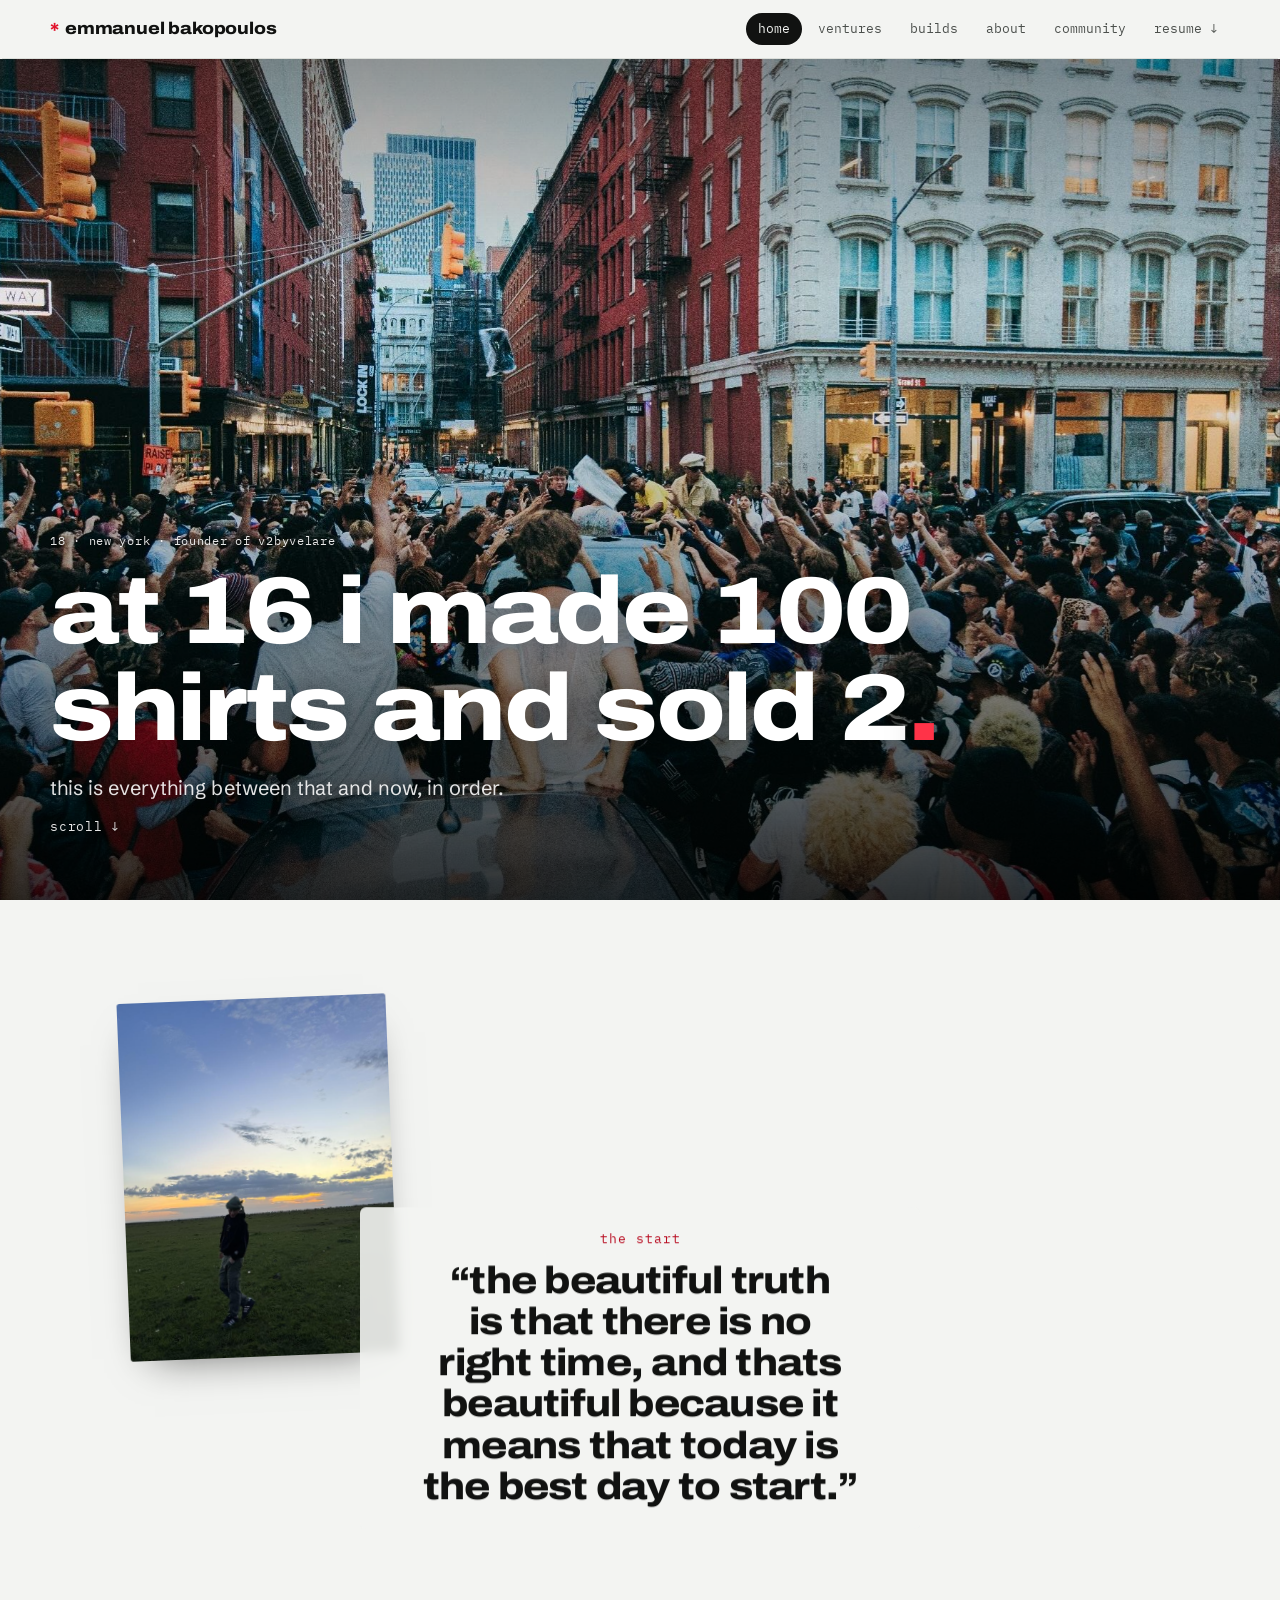
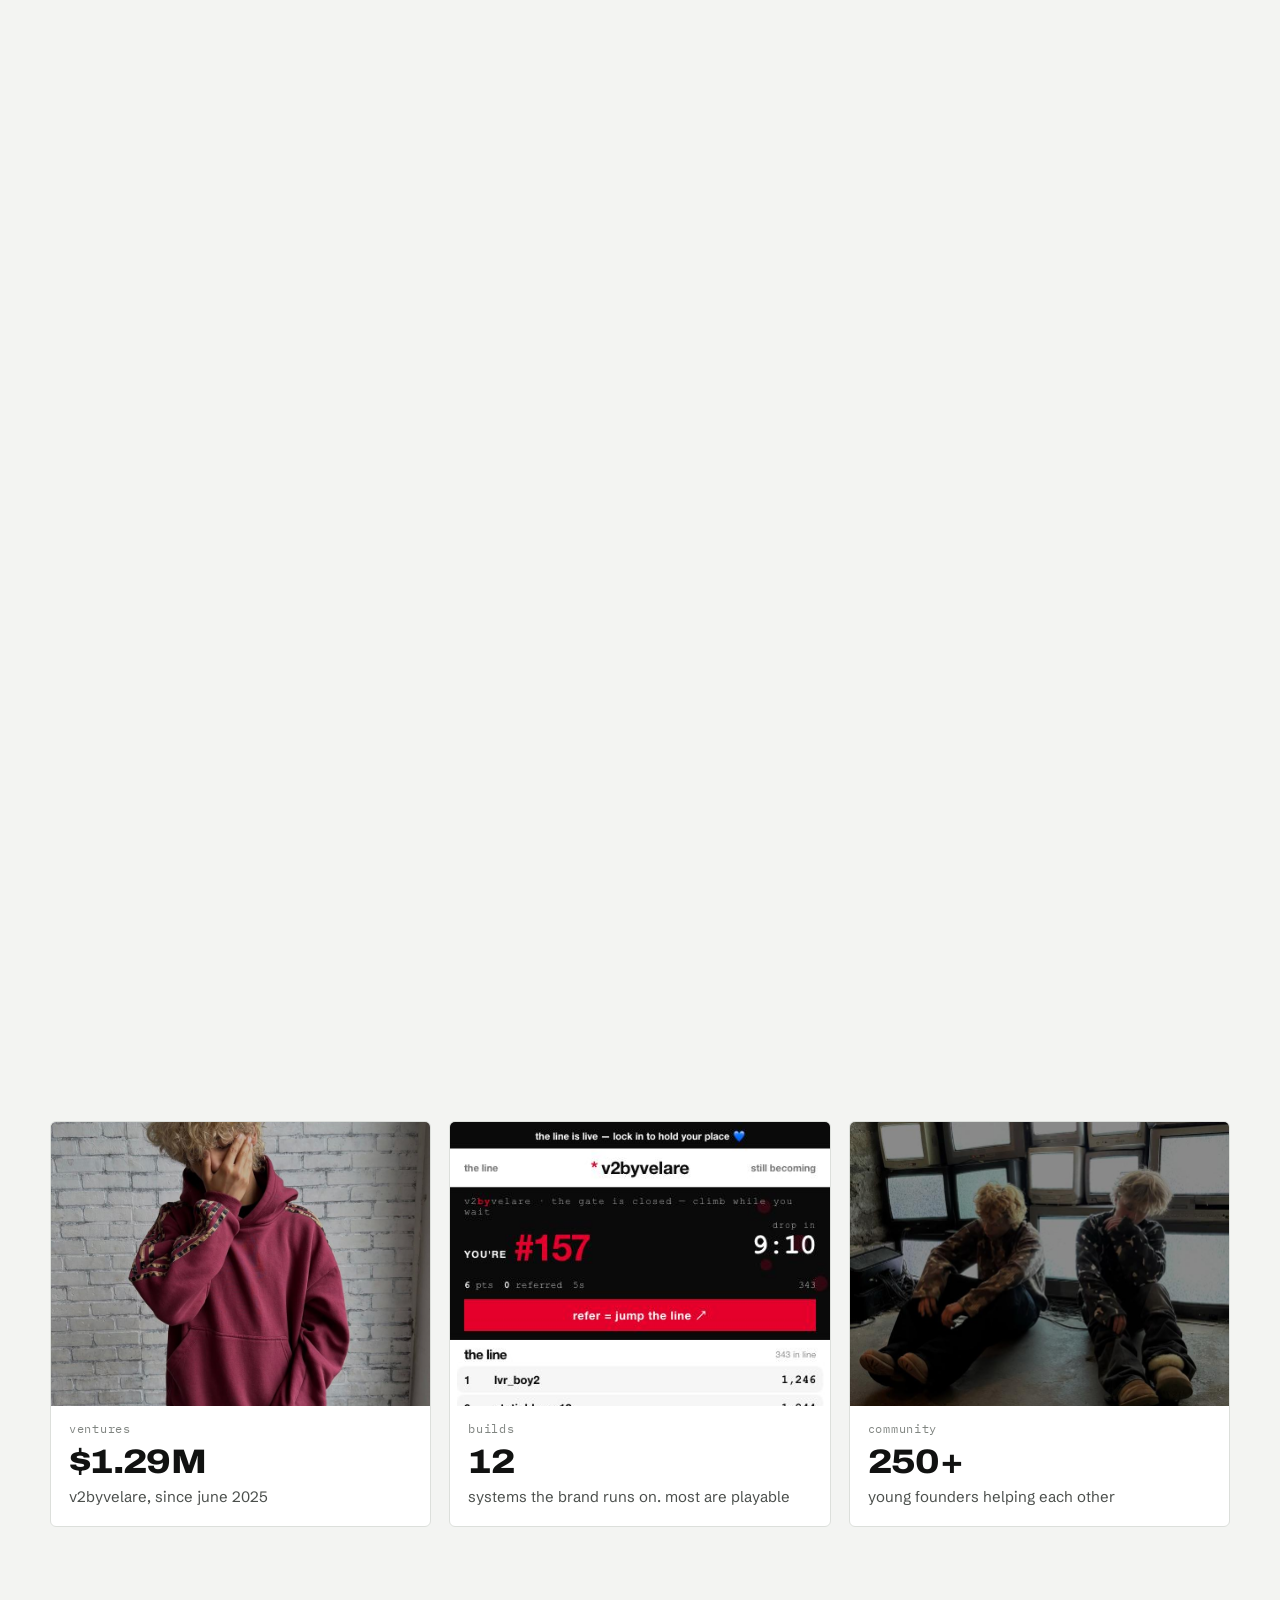
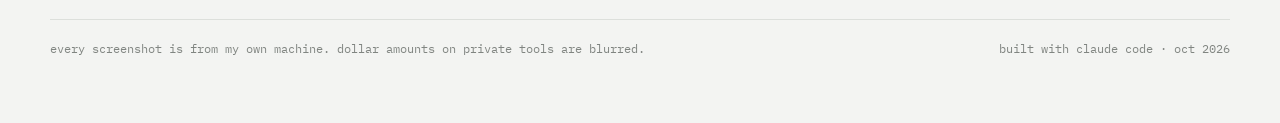
==== commit 257d71d1: "Home: 4 era-ordered quotes, longer scroll, remove photo wall Co-Authored-By: Claude Opus 5.5 <norepl" ====
--- a/index.html
+++ b/index.html
@@ -343,26 +343,21 @@
 @media (max-width:560px){.hero{height:calc(100svh - 92px)}}
 @keyframes heroin{from{transform:scale(1.08);filter:brightness(.7)}to{transform:scale(1);filter:none}}
 @media (prefers-reduced-motion:reduce){.hero img{animation:none}}
-/* home: one screen that fills with photos as you scroll, beliefs swap in the middle, then the full wall */
+/* home: one screen that fills with photos as you scroll, era by era, with one quote per era in the middle */
 .gh{display:grid;gap:18px;justify-items:center;text-align:center;padding:clamp(40px,9vw,120px) 0 clamp(20px,4vw,40px)}
 .gh h1{max-width:16ch}
 .gh .r{color:var(--red)}
-.stagewrap{height:420vh;width:100vw;margin-left:calc(50% - 50vw);position:relative}
+.stagewrap{height:900vh;width:100vw;margin-left:calc(50% - 50vw);position:relative}
 .stage{position:sticky;top:0;height:100vh;height:100svh;overflow:hidden}
 .sp{position:absolute;left:0;top:0;padding:0;border:0;background:var(--shot-bg);border-radius:3px;overflow:hidden;cursor:zoom-in;box-shadow:0 18px 40px -22px rgba(0,0,0,.6);opacity:0;transform:translate(var(--x),var(--y)) rotate(var(--r)) scale(.62);transition:opacity .55s ease,transform .75s cubic-bezier(.2,.9,.25,1.15);will-change:transform}
 .sp.on{opacity:1;transform:translate(var(--x),var(--y)) rotate(var(--r)) scale(1)}
 .sp img{width:100%;height:100%;object-fit:cover}
 .bbox{position:absolute;left:50%;top:52%;transform:translate(-50%,-50%);z-index:900;display:grid;gap:12px;justify-items:center;text-align:center;width:min(560px,86vw);padding:22px 26px;border-radius:6px;background:color-mix(in srgb,var(--paper) 90%,transparent);backdrop-filter:blur(6px);-webkit-backdrop-filter:blur(6px);transition:opacity .4s ease}
 .bbox.swap{opacity:0}
-.bbox .bsrc{font-family:var(--mono);font-size:12px;color:var(--ink-3)}
 .bbox .yr:empty{display:none}
 .bbox .yr{font-family:var(--mono);font-size:12.5px;letter-spacing:.08em;color:var(--red-ink)}
 .gbelief{font-family:var(--display);font-weight:800;font-stretch:112%;letter-spacing:-.02em;line-height:1.08;font-size:clamp(22px,3vw,38px);text-wrap:balance;margin:0}
-.wall{columns:4 220px;column-gap:12px;padding-top:clamp(40px,6vw,80px)}
-.wall button{display:block;width:100%;margin:0 0 12px;padding:0;border:0;border-radius:3px;overflow:hidden;background:var(--shot-bg);cursor:zoom-in;break-inside:avoid}
-.wall img{width:100%;height:auto}
 .gend{display:grid;gap:18px;padding-block:clamp(40px,6vw,80px) 20px}
-@media (prefers-reduced-motion:reduce){.stagewrap{display:none}}
 
 .tag.play{color:var(--red-ink);border-color:color-mix(in srgb,var(--red) 45%,var(--rule))}
 .try{padding-top:28px;display:grid;gap:10px}
@@ -427,8 +422,7 @@
         <span class="scrollcue">scroll ↓</span>
       </div>
     </div>
-    <div class="stagewrap" id="stagewrap"><div class="stage" id="stage"><div class="bbox" id="bbox"><span class="yr" id="byr"></span><p class="gbelief" id="btext"></p><span class="bsrc" id="bsrc"></span></div></div></div>
-    <div class="wall" id="wall"></div>
+    <div class="stagewrap" id="stagewrap"><div class="stage" id="stage"><div class="bbox" id="bbox"><span class="yr" id="byr"></span><p class="gbelief" id="btext"></p></div></div></div>
     <div class="gend">
       <div class="homegrid">
         <a class="hblock" href="#ventures"><img src="img/brand-09.jpg" alt="" loading="lazy"><span class="eyebrow">ventures</span><b>$1.29M</b><span>v2byvelare, since june 2025</span></a>
@@ -1032,12 +1026,13 @@
 
 /* ---------- home: filling stage ---------- */
 const PH = [["32", 1.333, "kenya \u00b7 dec 2023"], ["35", 1.333, "kenya \u00b7 dec 2023"], ["46", 1.779, "feb 2024"], ["50", 1.056, "the first name"], ["28", 1.897, "drawing the name \u00b7 feb 2024"], ["39", 0.524, "first tech drawing \u00b7 mar 2024"], ["51", 0.752, "the first sample \u00b7 jun 2024"], ["05", 1.333, "building the site \u00b7 jun 2024"], ["49", 0.856, "velare designs \u00b7 2024"], ["17", 1.333, "oct 2024"], ["16", 1.779, "printing orders \u00b7 feb 2025"], ["31", 1.779, "feb 2025"], ["06", 1.779, "mar 2025"], ["53", 1.785, "packing"], ["07", 1.779, "apr 2025"], ["08", 1.779, "apr 2025"], ["09", 1.779, "apr 2025"], ["41", 1.333, "jun 2025"], ["40", 1.026, "jun 2025"], ["36", 1.333, "jun 2025"], ["10", 1.779, "jun 2025"], ["37", 1.334, "jun 2025"], ["38", 1.334, "jun 2025"], ["23", 1.332, "production"], ["11", 1.333, "aug 2025"], ["54", 0.461, "los angeles"], ["24", 0.739, "new york"], ["12", 1.333, "dec 2025"], ["13", 1.333, "dec 2025"], ["03", 1.333, "packaging"], ["14", 1.333, "fashion week \u00b7 feb 2026"], ["47", 1.011, "10,000 orders in 12 months"], ["52", 1.07, "the first store"], ["01", 1.333, "mar 2026"], ["15", 1.333, "mar 2026"], ["33", 1.333, "layer 04 drop day \u00b7 may 2026"], ["34", 1.333, "may 2026"], ["02", 1.333, "jun 2026"], ["04", 1.333, "10,000 orders \u00b7 jul 2026"], ["48", 1.782, "$1.08M in 12 months"], ["42", 1.779, "jul 2026"], ["44", 1.779, "jul 2026"], ["19", 1.333, "jul 2026"], ["20", 1.333, "jul 2026"], ["21", 1.333, "jul 2026"], ["18", 1.333, "jul 2026"], ["27", 1.333, "samples"], ["29", 1.333, "samples"], ["30", 1.333, "samples"], ["22", 1.332, "shoot"], ["25", 1.332, "shoot"], ["26", 1.332, "shoot"], ["43", 0.714, "aug 2026"]];
-const BELIEFS = [[0, "", "in a world where all answers are free, the questions are what matter.", "jun 3 2026"], [5, "", "in the beginning, i confused motion with progress.", "college essay · oct 19 2025"], [10, "", "the beautiful truth is that there is no right time, and thats beautiful because it means that today is the best day to start.", "recording for my course · aug 12 2026"], [15, "", "im not gonna spend another minute in the passenger seat of my own life.", "the night i chose not to go to college · apr 28 2026"], [20, "", "i stopped trying to rely on my pieces to do the selling, and started relying on making people remember me.", "voice memo · aug 13 2026"], [25, "", "a conversion is when desire beats doubt.", "voice memo · aug 13 2026"], [30, "", "think about how it could work before you think about how it couldn't.", "voice memo · aug 13 2026"], [35, "", "outliers should be the most analyzed, not averaged away.", "designing my content engine · jun 4 2026"], [40, "", "bridges aren't built for yourself; they're for others. i'd have no reason to build one if it didn't connect to someone on the other side.", "college essay · oct 2025"], [45, "", "leadership isn't about having the loudest voice; it's about building spaces where everyone feels heard.", "college essay · oct 2025"], [52, "", "the next following years in this world will value originality and human ingenuity, something irreplaceable.", "school journal · 2026"]];
+const BELIEFS = [[0, "the start", "the beautiful truth is that there is no right time, and thats beautiful because it means that today is the best day to start."], [5, "2024", "in the beginning, i confused motion with progress."], [17, "2025", "i stopped trying to rely on my pieces to do the selling, and started relying on making people remember me."], [33, "2026", "im not gonna spend another minute in the passenger seat of my own life."]];
 let STORY_SHOTS = PH.map(p=>["img/g/"+p[0]+".jpg",p[2]]);
 function renderStory(){
   const stage=$("#stage"), wrap=$("#stagewrap"), N=PH.length;
   const rnd=(i,s)=>{ const x=Math.sin(i*12.9898+s*78.233)*43758.5453; return x-Math.floor(x); };
-  const T = PH.map((p,i)=> i<2 ? 0 : .86*Math.pow((i-1)/(N-2),.62));   // a couple at first, then a quick flood
+  const SEG = BELIEFS.map(b=>b[0]).concat([N]), Q = .92/BELIEFS.length;   // each quote gets an equal stretch of scroll
+  const T = PH.map((p,i)=>{ const j=SEG.findIndex((a,k)=>i>=a && i<SEG[k+1]), a=SEG[j], n=SEG[j+1]-a; return j*Q + (i-a)/n*Q*.85; });
   const els = PH.map((p,i)=>{ const b=document.createElement("button"); b.type="button"; b.className="sp"; b.dataset.lbs=i; b.style.zIndex=10+i;
     b.innerHTML=`<img alt="${esc(p[2])}" decoding="async">`; stage.appendChild(b); return b; });
   let placed=[];
@@ -1064,13 +1059,12 @@
     const r=wrap.getBoundingClientRect(), span=wrap.offsetHeight-innerHeight;
     const prog=Math.min(1,Math.max(0,-r.top/span));
     els.forEach((e,i)=>{ if (prog>=T[i]-.06 && !e.firstChild.src) e.firstChild.src="img/g/"+PH[i][0]+".jpg"; e.classList.toggle("on", prog>=T[i]); });
-    let k=0; BELIEFS.forEach((b,j)=>{ if(prog>=(b[0]>=N-1?.96:T[b[0]])) k=j; });
-    if (k!==bi){ bi=k; const bx=$("#bbox"); bx.classList.add("swap"); setTimeout(()=>{ $("#byr").textContent=""; $("#btext").textContent="“"+BELIEFS[k][2]+"”"; $("#bsrc").textContent="said: "+BELIEFS[k][3]; bx.classList.remove("swap"); }, bi===0&&!$("#btext").textContent?0:220); }
+    let k=0; BELIEFS.forEach((b,j)=>{ if(prog>=j*Q) k=j; });
+    if (k!==bi){ bi=k; const bx=$("#bbox"); bx.classList.add("swap"); setTimeout(()=>{ $("#byr").textContent=BELIEFS[k][1]; $("#btext").textContent="“"+BELIEFS[k][2]+"”"; bx.classList.remove("swap"); }, bi===0&&!$("#btext").textContent?0:220); }
   }
   layout(); tick();
   let raf=0; addEventListener("scroll",()=>{ if(!raf) raf=requestAnimationFrame(()=>{ raf=0; tick(); }); },{passive:true});
   addEventListener("resize",()=>{ layout(); tick(); });
-  $("#wall").innerHTML = PH.map((p,i)=>`<button type="button" data-lbs="${i}"><img src="img/g/${p[0]}.jpg" alt="${esc(p[2])}" loading="lazy" style="aspect-ratio:1/${p[1]}"></button>`).join("");
   window.__layoutStage = ()=>{ layout(); tick(); };
 }
 /* lightbox */
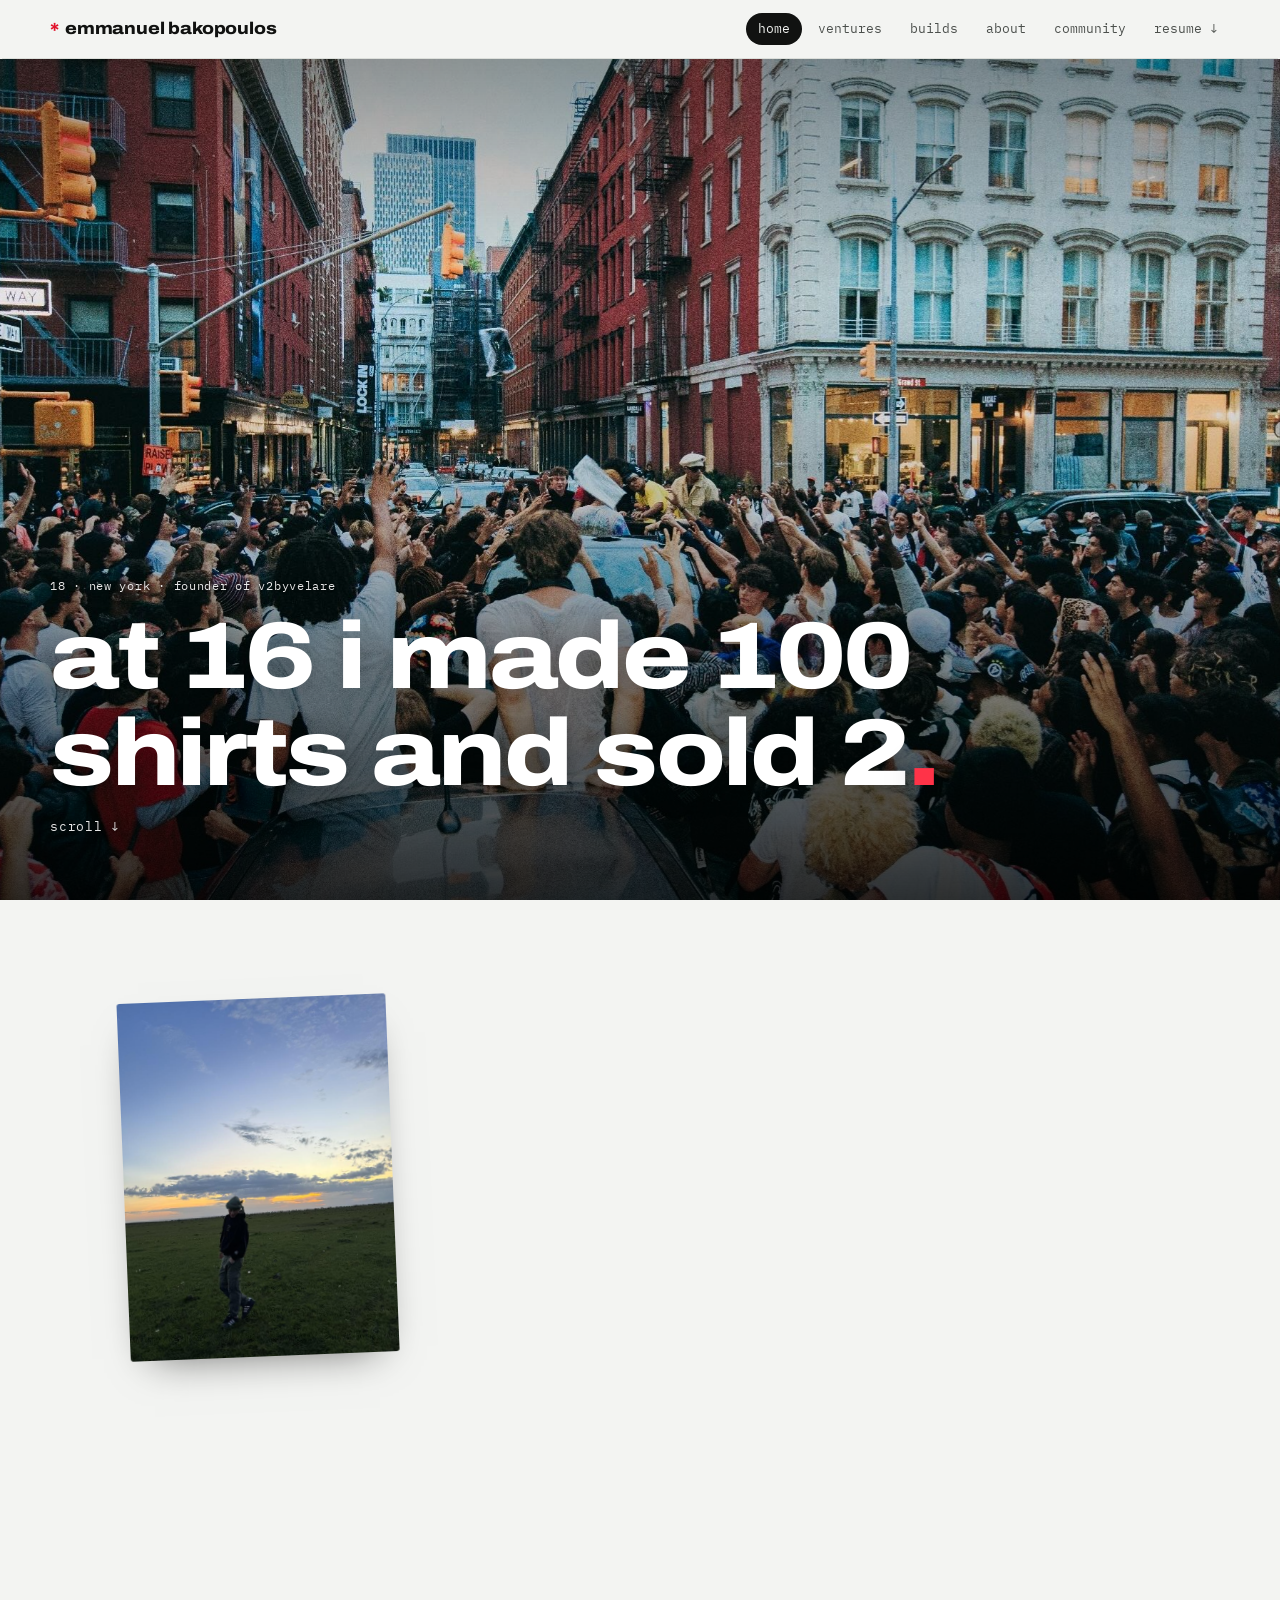
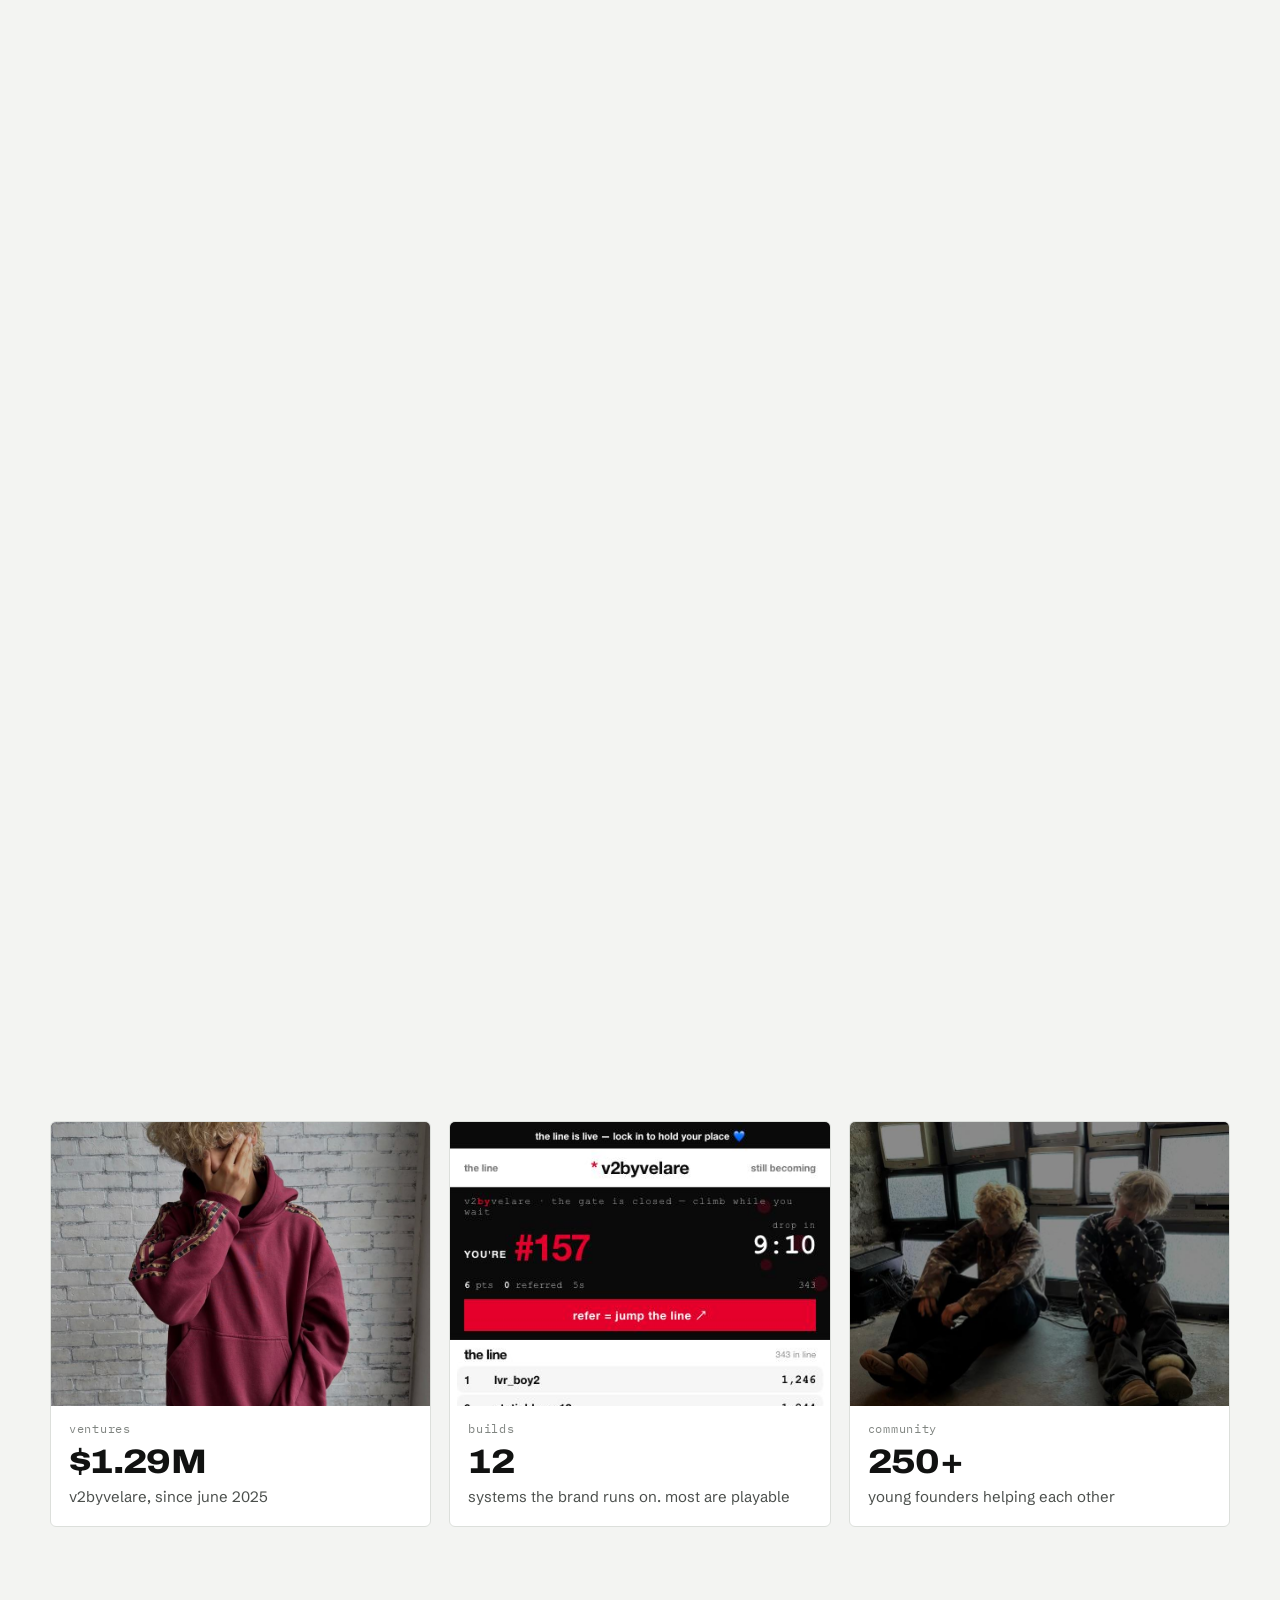
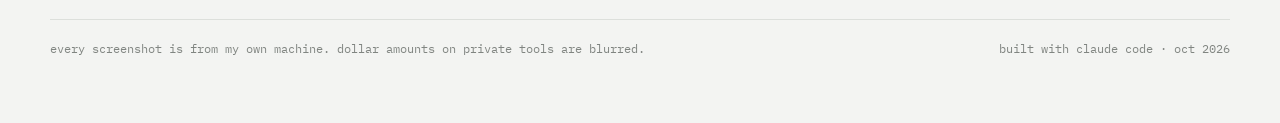
==== commit cfb7c2cd: "Hero: drop 'everything between' line Co-Authored-By: Claude Opus 5.5 <noreply@anthropic.com>" ====
--- a/index.html
+++ b/index.html
@@ -418,7 +418,6 @@
       <div class="herotext">
         <span class="eyebrow">18 · new york · founder of v2byvelare</span>
         <h1>at 16 i made 100 shirts and sold 2<span class="r">.</span></h1>
-        <p class="lede">this is everything between that and now, in order.</p>
         <span class="scrollcue">scroll ↓</span>
       </div>
     </div>
@@ -1026,7 +1025,7 @@
 
 /* ---------- home: filling stage ---------- */
 const PH = [["32", 1.333, "kenya \u00b7 dec 2023"], ["35", 1.333, "kenya \u00b7 dec 2023"], ["46", 1.779, "feb 2024"], ["50", 1.056, "the first name"], ["28", 1.897, "drawing the name \u00b7 feb 2024"], ["39", 0.524, "first tech drawing \u00b7 mar 2024"], ["51", 0.752, "the first sample \u00b7 jun 2024"], ["05", 1.333, "building the site \u00b7 jun 2024"], ["49", 0.856, "velare designs \u00b7 2024"], ["17", 1.333, "oct 2024"], ["16", 1.779, "printing orders \u00b7 feb 2025"], ["31", 1.779, "feb 2025"], ["06", 1.779, "mar 2025"], ["53", 1.785, "packing"], ["07", 1.779, "apr 2025"], ["08", 1.779, "apr 2025"], ["09", 1.779, "apr 2025"], ["41", 1.333, "jun 2025"], ["40", 1.026, "jun 2025"], ["36", 1.333, "jun 2025"], ["10", 1.779, "jun 2025"], ["37", 1.334, "jun 2025"], ["38", 1.334, "jun 2025"], ["23", 1.332, "production"], ["11", 1.333, "aug 2025"], ["54", 0.461, "los angeles"], ["24", 0.739, "new york"], ["12", 1.333, "dec 2025"], ["13", 1.333, "dec 2025"], ["03", 1.333, "packaging"], ["14", 1.333, "fashion week \u00b7 feb 2026"], ["47", 1.011, "10,000 orders in 12 months"], ["52", 1.07, "the first store"], ["01", 1.333, "mar 2026"], ["15", 1.333, "mar 2026"], ["33", 1.333, "layer 04 drop day \u00b7 may 2026"], ["34", 1.333, "may 2026"], ["02", 1.333, "jun 2026"], ["04", 1.333, "10,000 orders \u00b7 jul 2026"], ["48", 1.782, "$1.08M in 12 months"], ["42", 1.779, "jul 2026"], ["44", 1.779, "jul 2026"], ["19", 1.333, "jul 2026"], ["20", 1.333, "jul 2026"], ["21", 1.333, "jul 2026"], ["18", 1.333, "jul 2026"], ["27", 1.333, "samples"], ["29", 1.333, "samples"], ["30", 1.333, "samples"], ["22", 1.332, "shoot"], ["25", 1.332, "shoot"], ["26", 1.332, "shoot"], ["43", 0.714, "aug 2026"]];
-const BELIEFS = [[0, "the start", "the beautiful truth is that there is no right time, and thats beautiful because it means that today is the best day to start."], [5, "2024", "in the beginning, i confused motion with progress."], [17, "2025", "i stopped trying to rely on my pieces to do the selling, and started relying on making people remember me."], [33, "2026", "im not gonna spend another minute in the passenger seat of my own life."]];
+const BELIEFS = [[0, "the start", "the beautiful truth is that there is no right time, and thats beautiful because it means that today is the best day to start."], [5, "2024", "in a world where all answers are free, the questions are what matter."], [17, "2025", "im not gonna spend another minute in the passenger seat of my own life."], [33, "2026", "creativity is the engine for the numbers, not a sacrifice to them. the second it becomes pure numbers, the brand dies."]];
 let STORY_SHOTS = PH.map(p=>["img/g/"+p[0]+".jpg",p[2]]);
 function renderStory(){
   const stage=$("#stage"), wrap=$("#stagewrap"), N=PH.length;
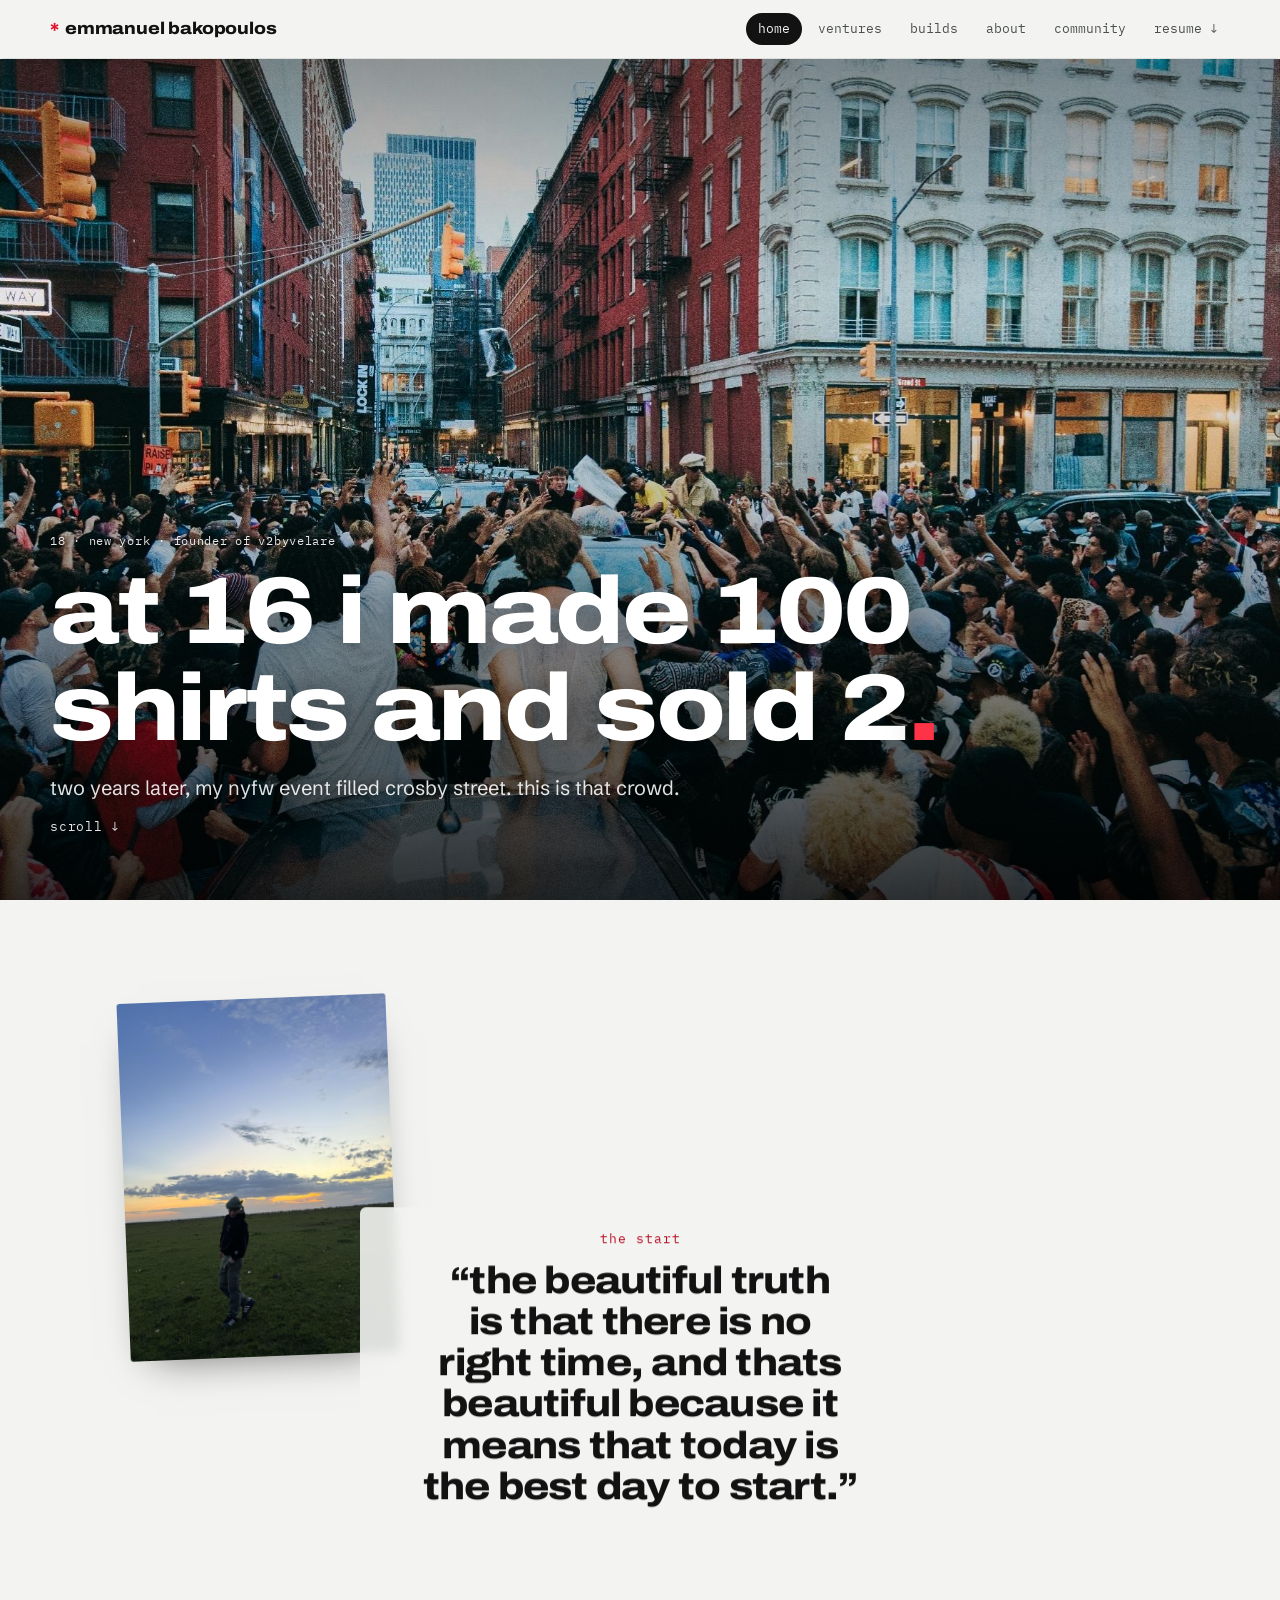
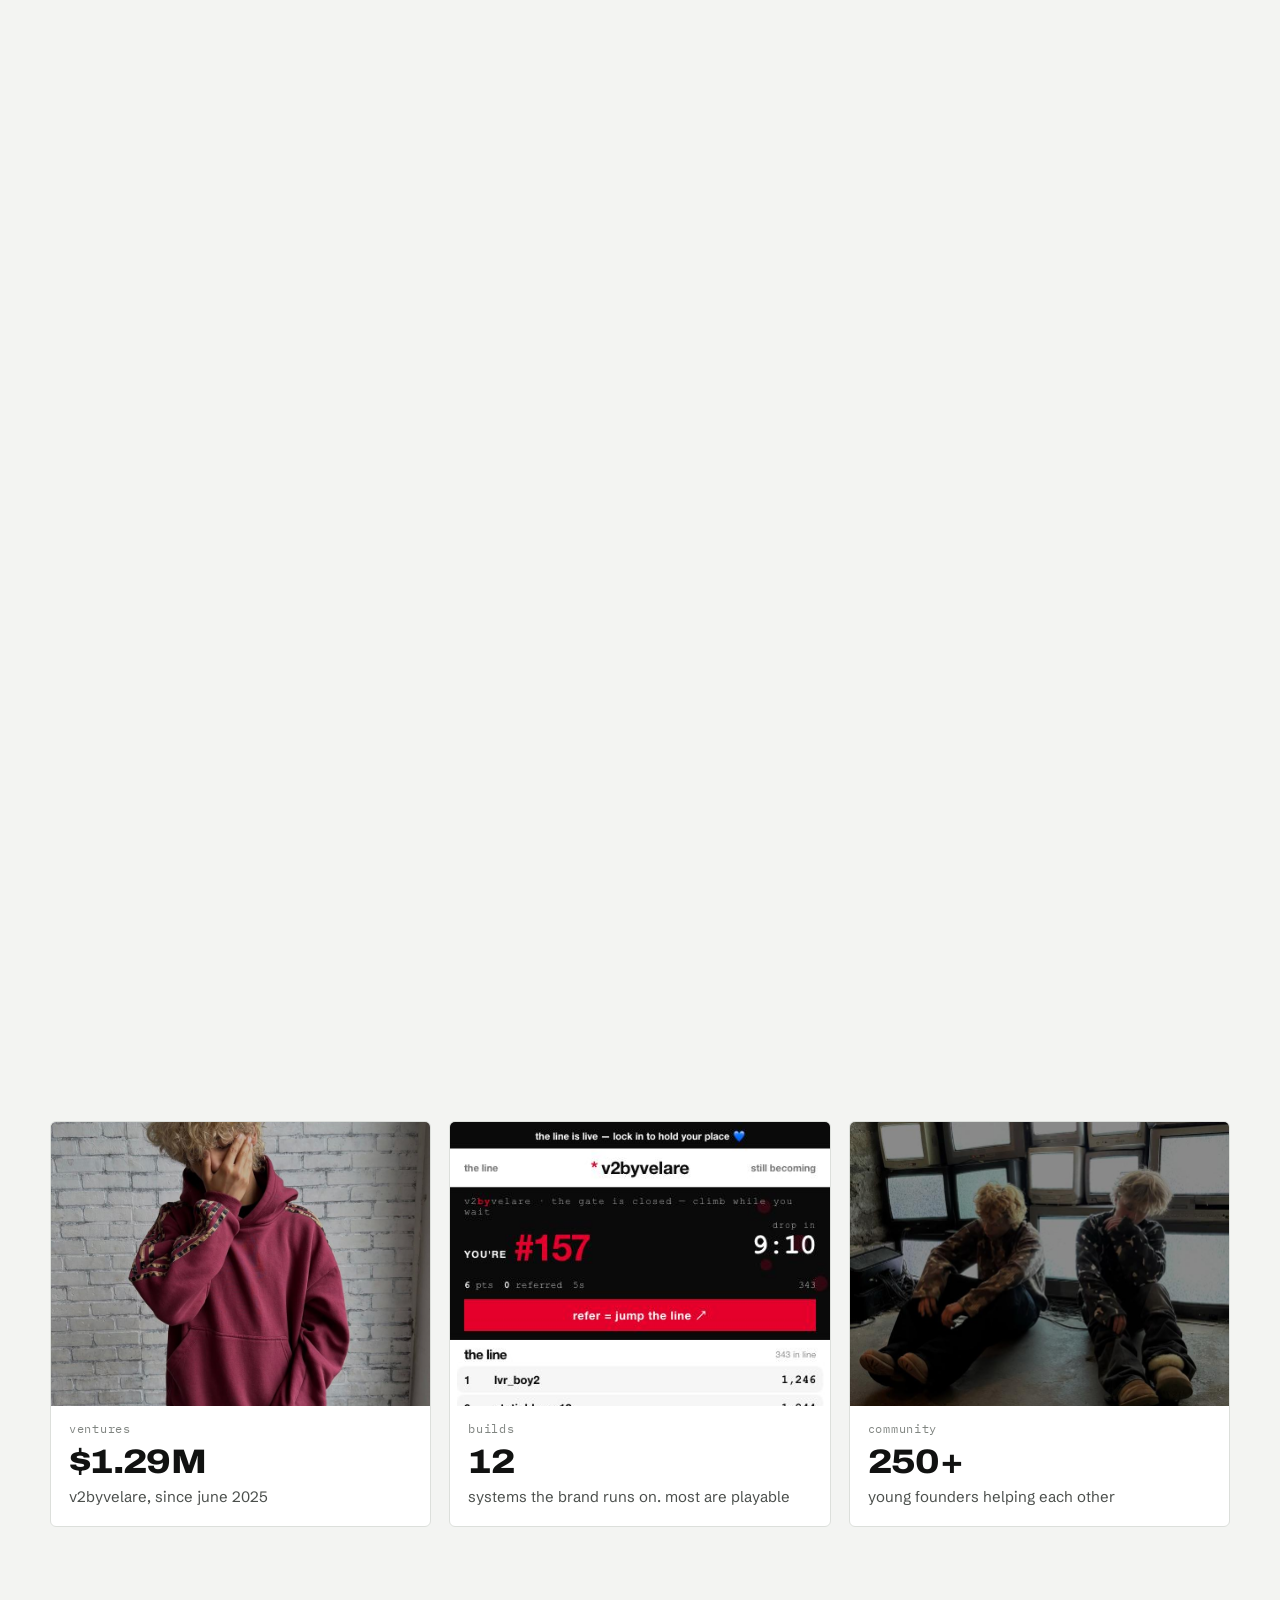
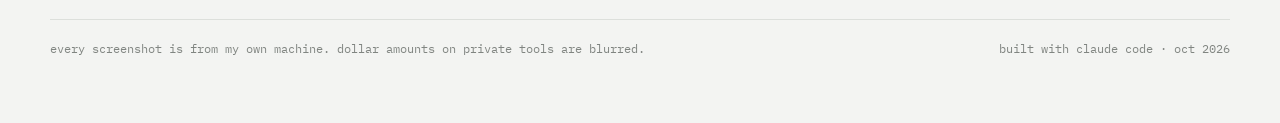
==== commit a89b6723: "Hero: add crowd context line Co-Authored-By: Claude Opus 5.5 <noreply@anthropic.com>" ====
--- a/index.html
+++ b/index.html
@@ -414,10 +414,11 @@
 <main>
   <section class="view" id="v-home">
     <div class="hero">
-      <img src="img/hero.jpg" alt="a crowd filling crosby street in new york" fetchpriority="high">
+      <img src="img/hero.jpg" alt="the crowd at my nyfw event filling crosby street, new york, sep 2026" fetchpriority="high">
       <div class="herotext">
         <span class="eyebrow">18 · new york · founder of v2byvelare</span>
         <h1>at 16 i made 100 shirts and sold 2<span class="r">.</span></h1>
+        <p class="lede">two years later, my nyfw event filled crosby street. this is that crowd.</p>
         <span class="scrollcue">scroll ↓</span>
       </div>
     </div>
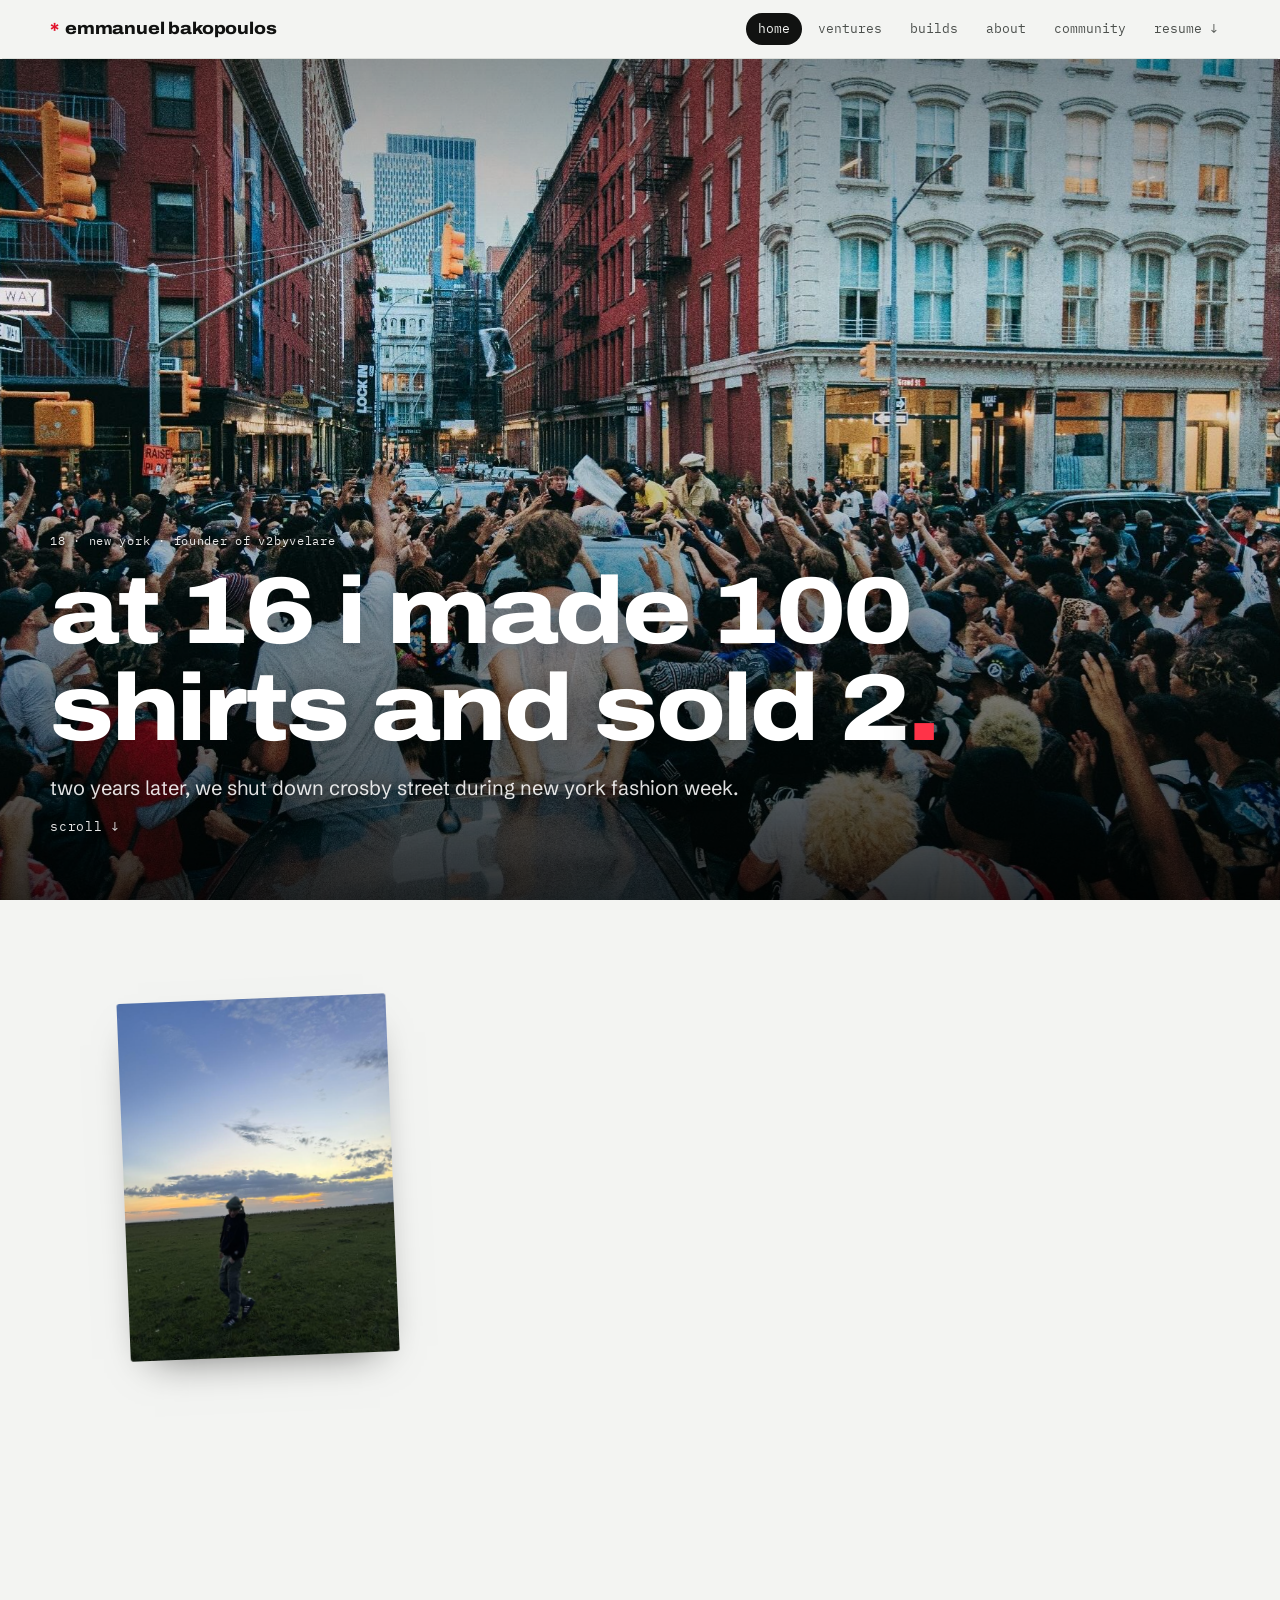
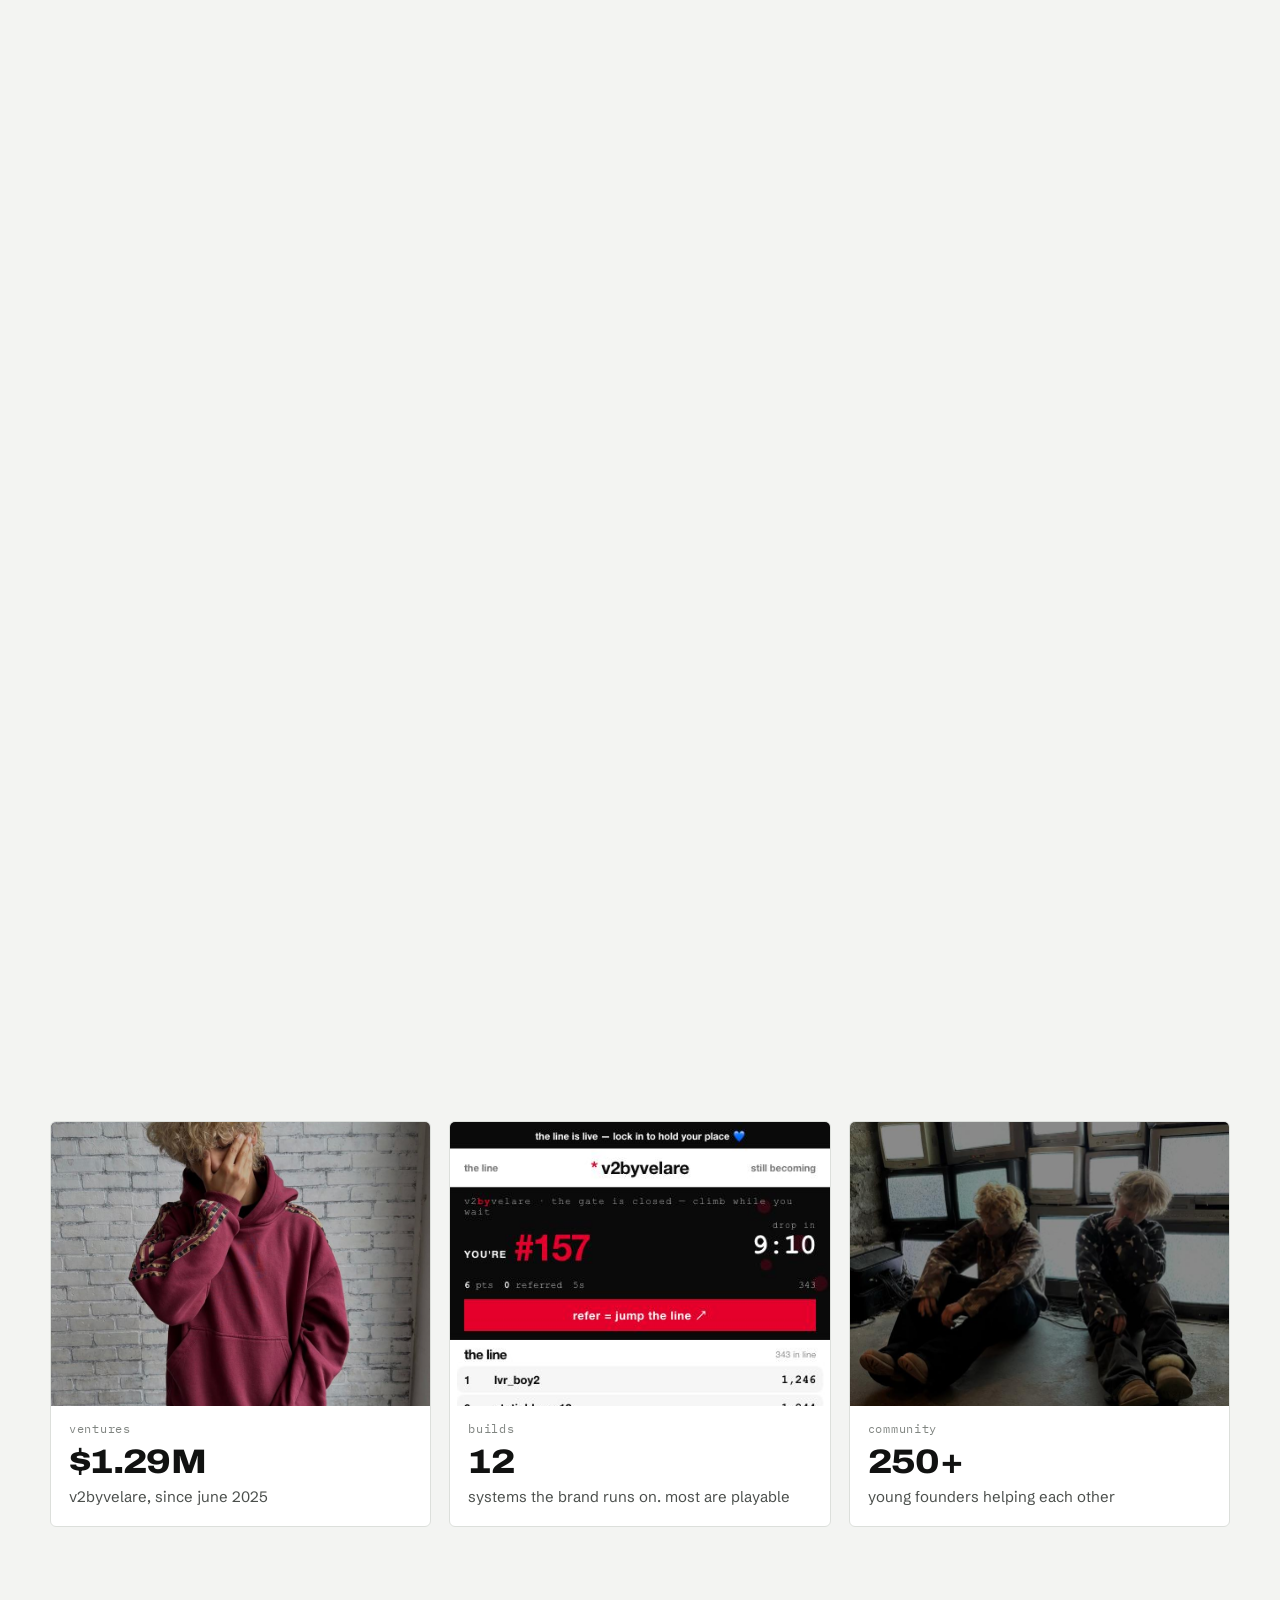
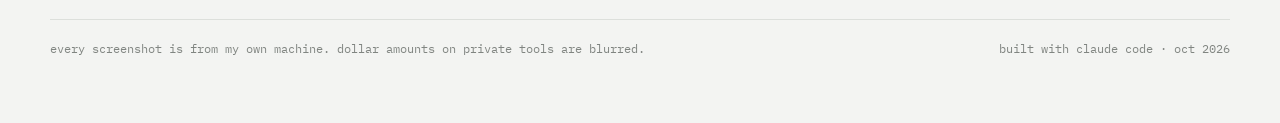
==== commit d9a9e8e6: "Hero: shut down crosby street line Co-Authored-By: Claude Opus 5.5 <noreply@anthropic.com>" ====
--- a/index.html
+++ b/index.html
@@ -414,11 +414,11 @@
 <main>
   <section class="view" id="v-home">
     <div class="hero">
-      <img src="img/hero.jpg" alt="the crowd at my nyfw event filling crosby street, new york, sep 2026" fetchpriority="high">
+      <img src="img/hero.jpg" alt="the crowd that shut down crosby street during new york fashion week" fetchpriority="high">
       <div class="herotext">
         <span class="eyebrow">18 · new york · founder of v2byvelare</span>
         <h1>at 16 i made 100 shirts and sold 2<span class="r">.</span></h1>
-        <p class="lede">two years later, my nyfw event filled crosby street. this is that crowd.</p>
+        <p class="lede">two years later, we shut down crosby street during new york fashion week.</p>
         <span class="scrollcue">scroll ↓</span>
       </div>
     </div>
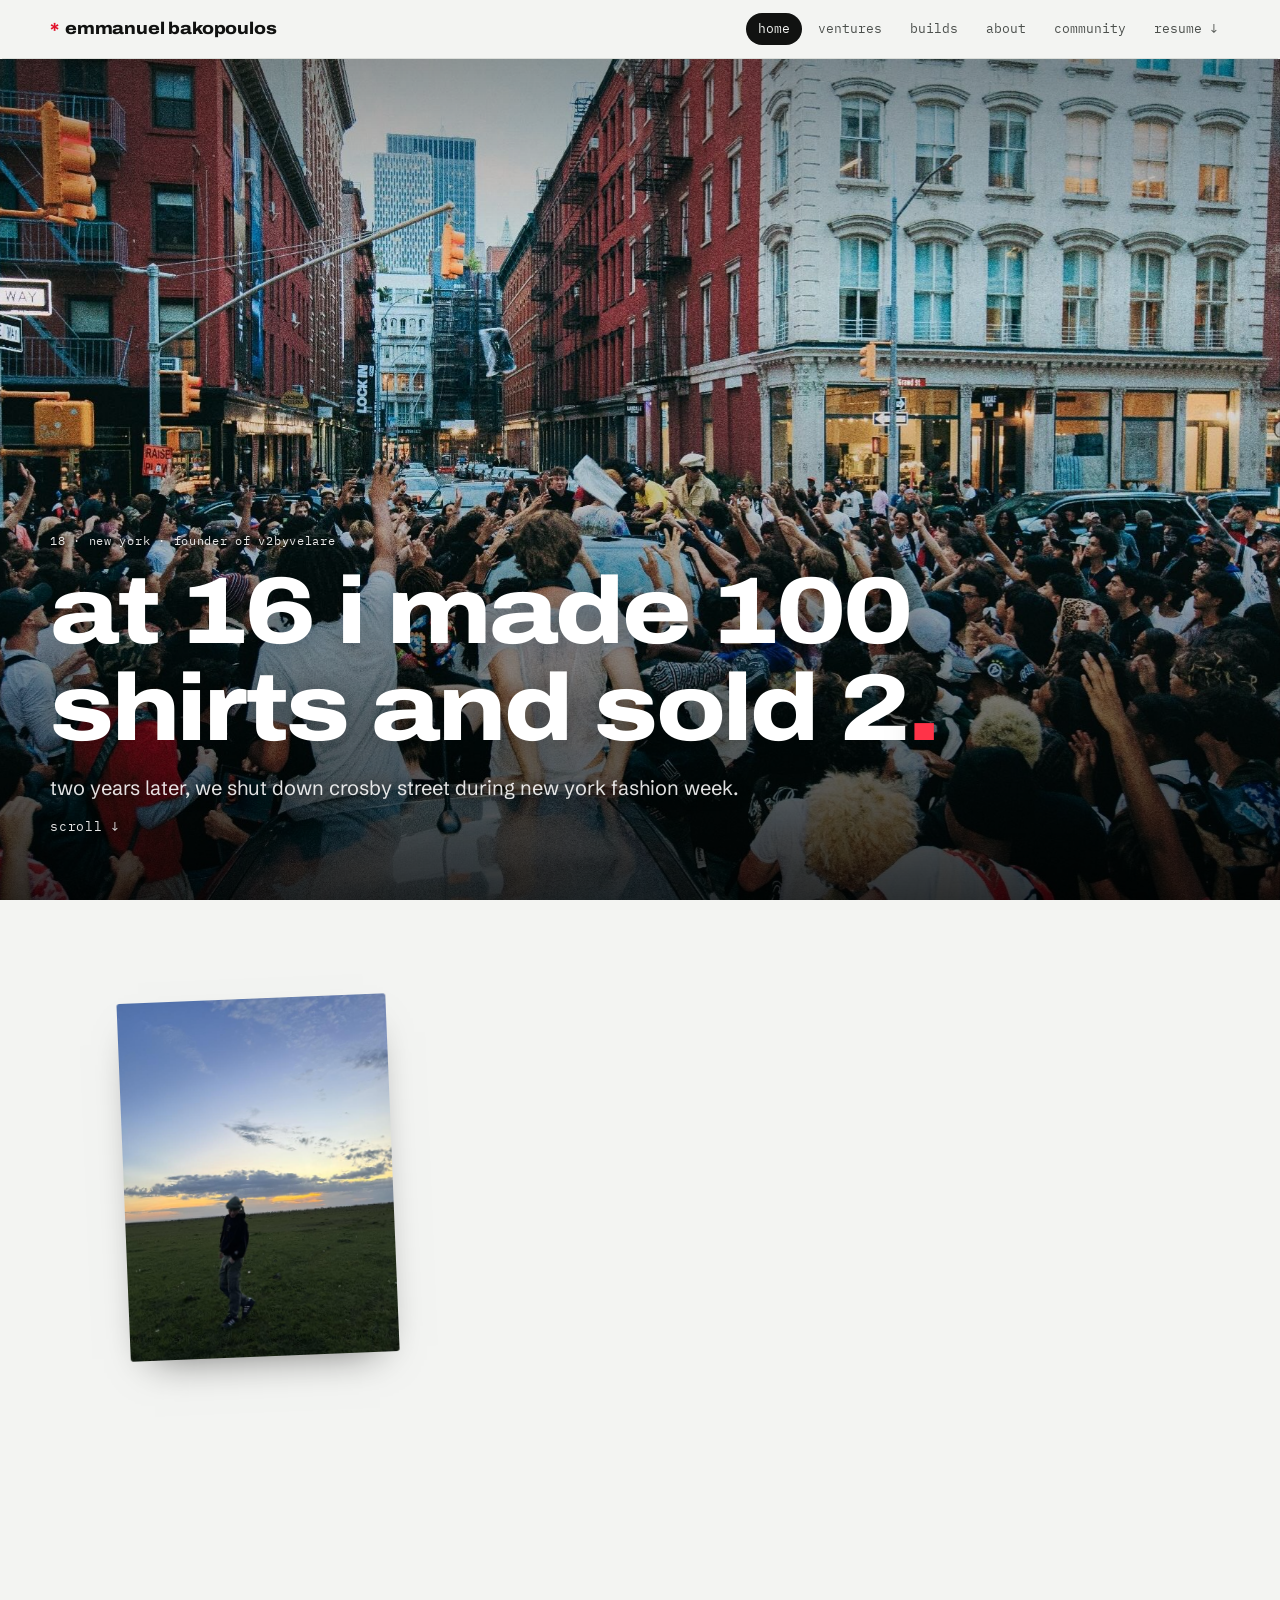
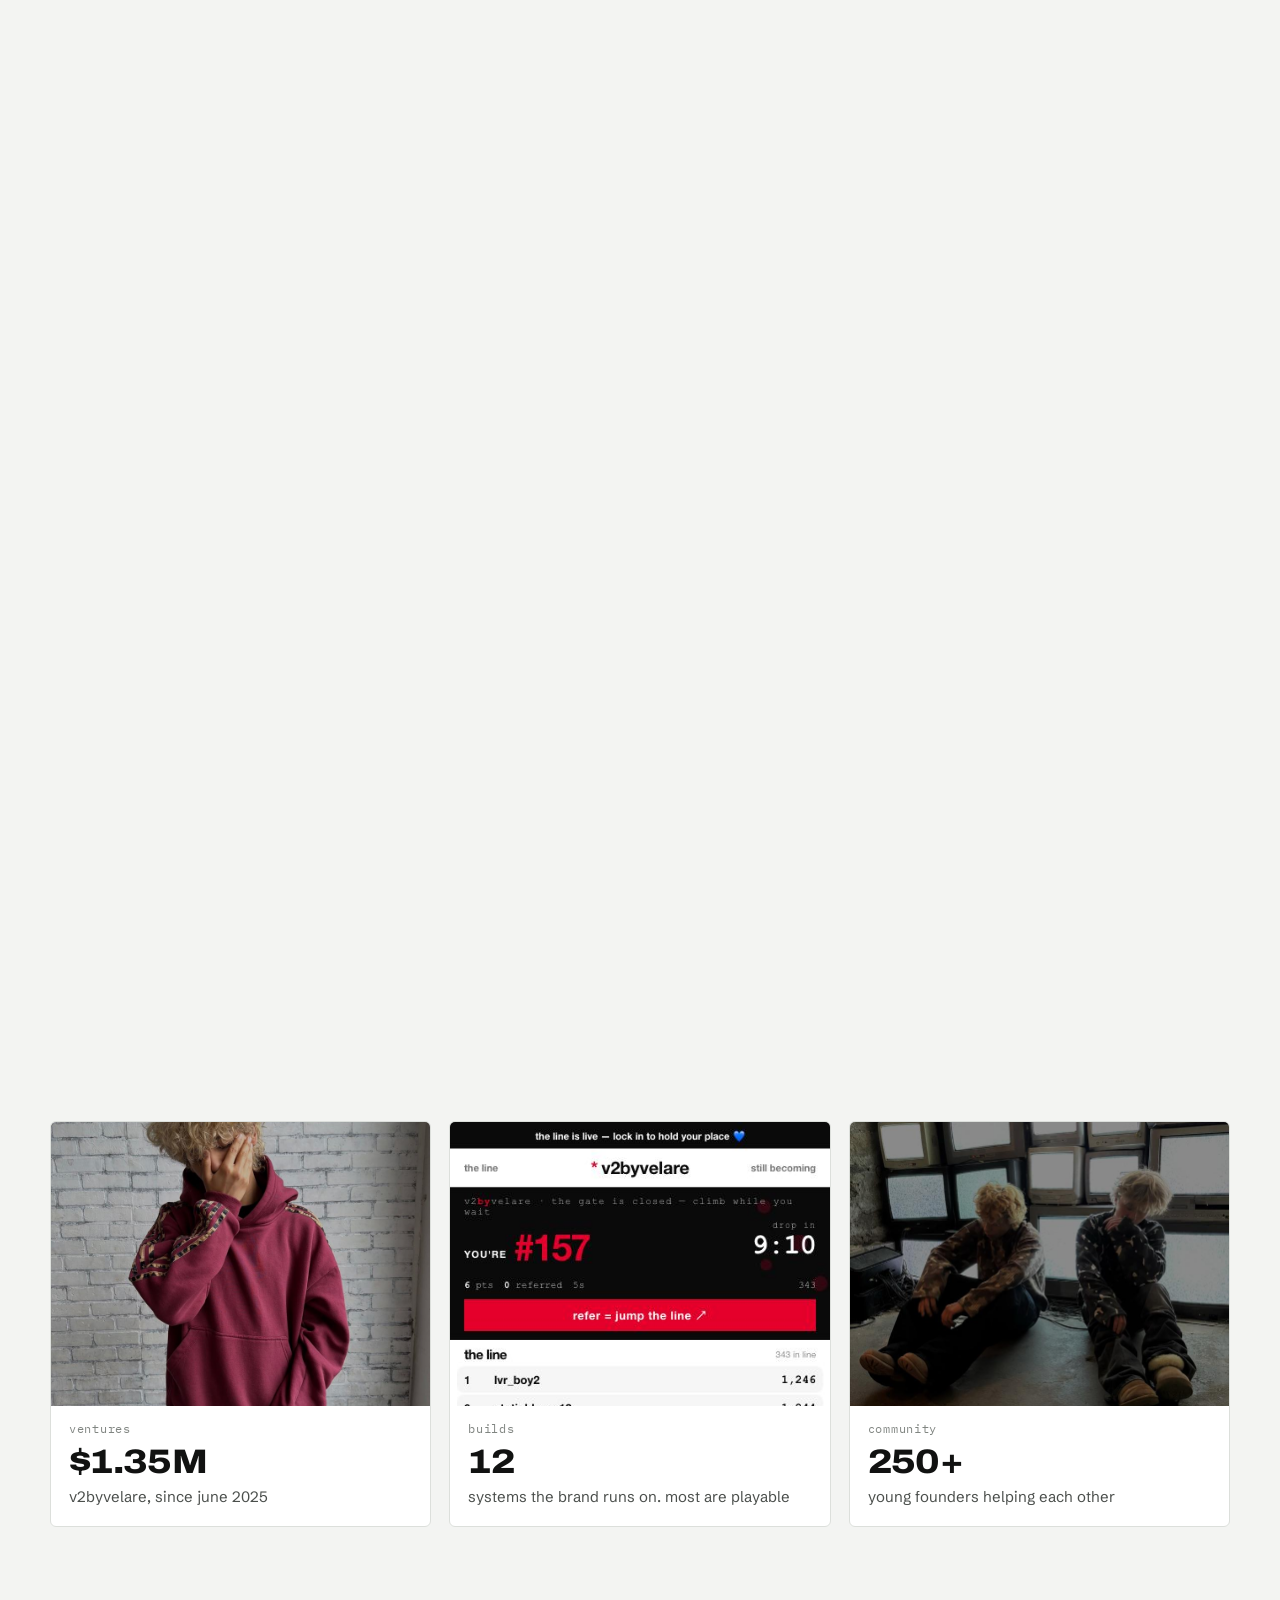
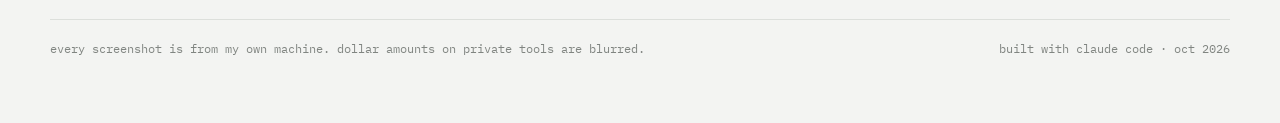
==== commit a0bd3077: "Numbers refresh: $1.35M since Jun 2025, $1.2M+/yr run rate, 15,400+ orders; drop '16 months' Co-Auth" ====
--- a/index.html
+++ b/index.html
@@ -1,4 +1,4 @@
-<!doctype html><html><head><meta charset=utf8><meta name=viewport content="width=device-width,initial-scale=1,viewport-fit=cover"><title>Emmanuel Bakopoulos</title><meta name="description" content="18, founder of v2byvelare. $1.29M bootstrapped apparel brand, and the software I built to run it."><meta property="og:title" content="Emmanuel Bakopoulos"><meta property="og:description" content="18, founder of v2byvelare. $1.29M bootstrapped apparel brand, and the software I built to run it."><meta property="og:image" content="https://emanswor1d.github.io/img/hero.jpg"><style>:root{color-scheme:light;box-sizing:border-box;padding-top:env(safe-area-inset-top,0px);padding-bottom:env(safe-area-inset-bottom,0px)}html{scroll-padding-top:env(safe-area-inset-top,0px)}body{margin:0;padding:0;font:14px -apple-system,BlinkMacSystemFont,sans-serif;background:#faf9f5;color:#141413}img{max-width:100%}[hidden]:not([hidden=until-found i]){display:none!important}</style></head><body>
+<!doctype html><html><head><meta charset=utf8><meta name=viewport content="width=device-width,initial-scale=1,viewport-fit=cover"><title>Emmanuel Bakopoulos</title><meta name="description" content="18, founder of v2byvelare. $1.35M bootstrapped apparel brand, and the software I built to run it."><meta property="og:title" content="Emmanuel Bakopoulos"><meta property="og:description" content="18, founder of v2byvelare. $1.35M bootstrapped apparel brand, and the software I built to run it."><meta property="og:image" content="https://emanswor1d.github.io/img/hero.jpg"><style>:root{color-scheme:light;box-sizing:border-box;padding-top:env(safe-area-inset-top,0px);padding-bottom:env(safe-area-inset-bottom,0px)}html{scroll-padding-top:env(safe-area-inset-top,0px)}body{margin:0;padding:0;font:14px -apple-system,BlinkMacSystemFont,sans-serif;background:#faf9f5;color:#141413}img{max-width:100%}[hidden]:not([hidden=until-found i]){display:none!important}</style></head><body>
 <link rel="preconnect" href="https://fonts.googleapis.com">
 <link rel="preconnect" href="https://fonts.gstatic.com" crossorigin>
 <link rel="stylesheet" href="https://fonts.googleapis.com/css2?family=Archivo:wdth,wght@62..125,400..900&family=Schibsted+Grotesk:wght@400;500;600&family=IBM+Plex+Mono:wght@400;500&display=swap">
@@ -425,7 +425,7 @@
     <div class="stagewrap" id="stagewrap"><div class="stage" id="stage"><div class="bbox" id="bbox"><span class="yr" id="byr"></span><p class="gbelief" id="btext"></p></div></div></div>
     <div class="gend">
       <div class="homegrid">
-        <a class="hblock" href="#ventures"><img src="img/brand-09.jpg" alt="" loading="lazy"><span class="eyebrow">ventures</span><b>$1.29M</b><span>v2byvelare, since june 2025</span></a>
+        <a class="hblock" href="#ventures"><img src="img/brand-09.jpg" alt="" loading="lazy"><span class="eyebrow">ventures</span><b>$1.35M</b><span>v2byvelare, since june 2025</span></a>
         <a class="hblock" href="#builds"><img src="img/dropgate-line.jpg" alt="" loading="lazy" style="object-position:top"><span class="eyebrow">builds</span><b>12</b><span>systems the brand runs on. most are playable</span></a>
         <a class="hblock" href="#community"><img src="img/g/12.jpg" alt="" loading="lazy"><span class="eyebrow">community</span><b>250+</b><span>young founders helping each other</span></a>
       </div>
@@ -447,11 +447,11 @@
 
   <section class="view" id="v-ventures" hidden>
     <div class="phero split"><img src="img/hero-ventures.jpg" alt="my room in june 2025, the floor covered in orders">
-      <div class="herotext"><span class="eyebrow">ventures · since 2024</span><h1>i run a $1.29M apparel company<span class="r">.</span> fully bootstrapped<span class="r">.</span></h1>
+      <div class="herotext"><span class="eyebrow">ventures · since 2024</span><h1>i run a $1.2M a year apparel company<span class="r">.</span> fully bootstrapped<span class="r">.</span></h1>
       <p class="lede">v2byvelare sells limited drops to people my age, direct, online. i run every part of it: product, manufacturing, demand, fulfillment and cash.</p></div></div>
     <div class="bignums">
-      <div><b>$1.29M</b><span>revenue since jun 2025</span></div>
-      <div><b>14,700+</b><span>orders</span></div>
+      <div><b>$1.35M</b><span>revenue since jun 2025</span></div>
+      <div><b>15,400+</b><span>orders</span></div>
       <div><b>12,000+</b><span>customers</span></div>
       <div><b>58–80%</b><span>gross margin</span></div>
       <div><b>100%</b><span>bootstrapped</span></div>
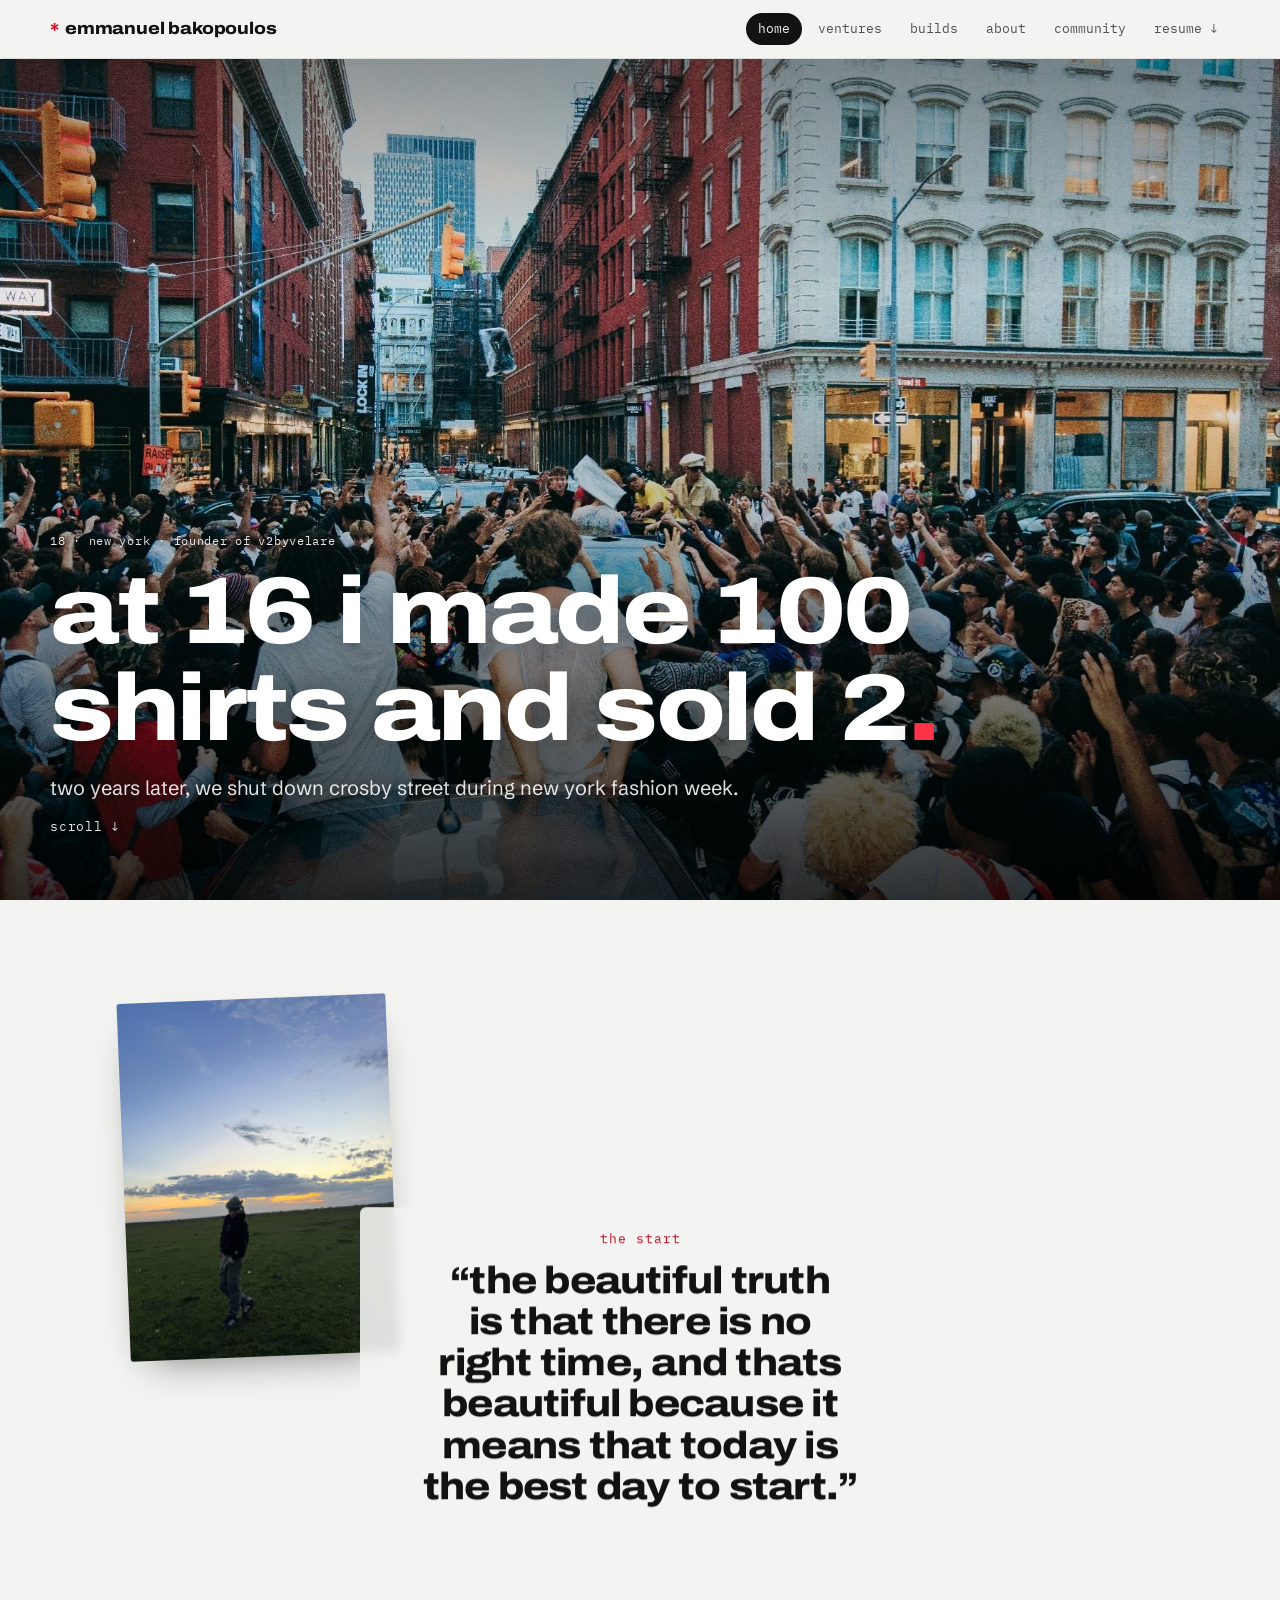
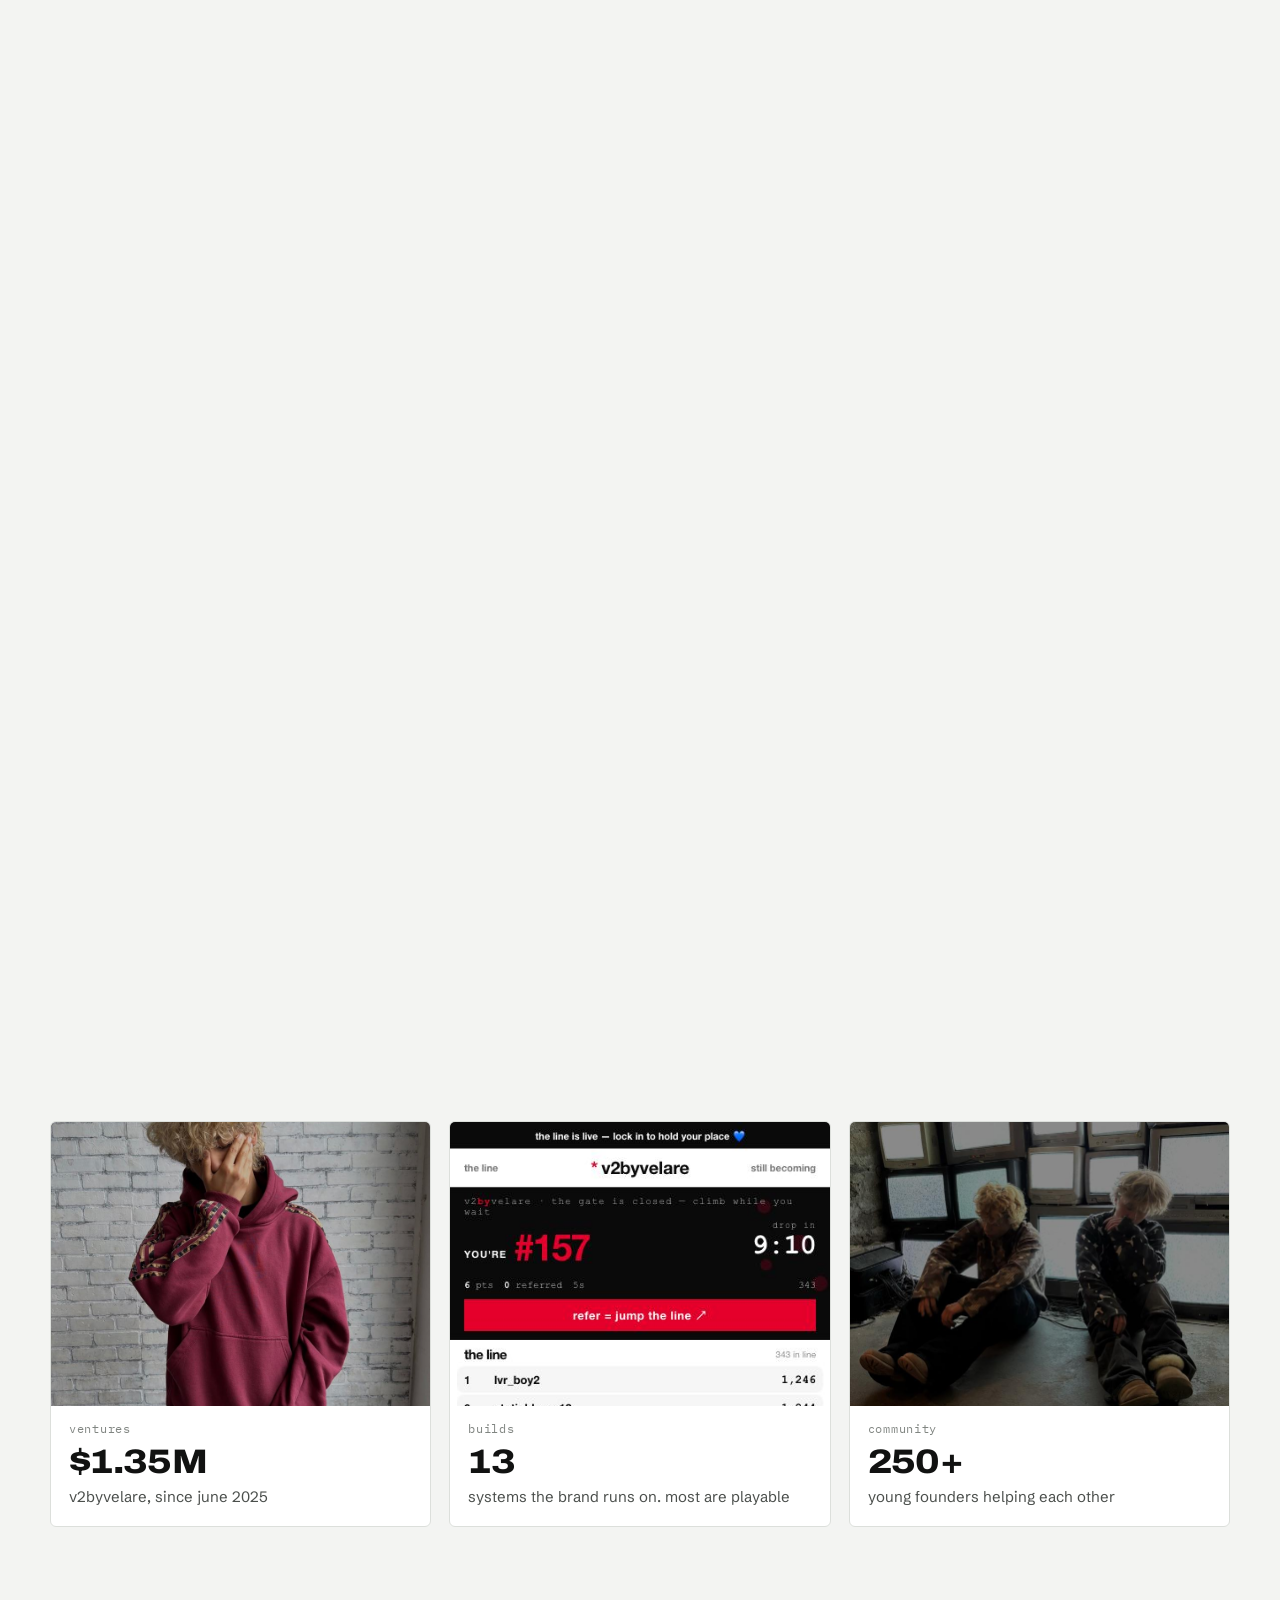
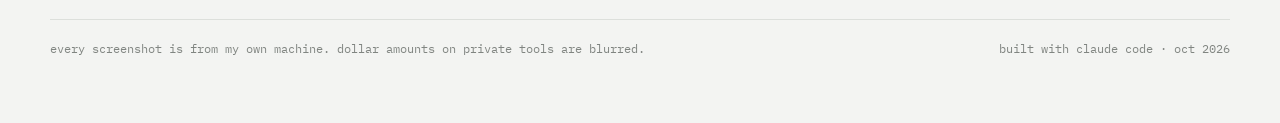
==== commit 98203566: "Builds: add cs drafter, refresh night shift (ops analyst, creator bot, counts), add quantmap venture" ====
--- a/index.html
+++ b/index.html
@@ -426,7 +426,7 @@
     <div class="gend">
       <div class="homegrid">
         <a class="hblock" href="#ventures"><img src="img/brand-09.jpg" alt="" loading="lazy"><span class="eyebrow">ventures</span><b>$1.35M</b><span>v2byvelare, since june 2025</span></a>
-        <a class="hblock" href="#builds"><img src="img/dropgate-line.jpg" alt="" loading="lazy" style="object-position:top"><span class="eyebrow">builds</span><b>12</b><span>systems the brand runs on. most are playable</span></a>
+        <a class="hblock" href="#builds"><img src="img/dropgate-line.jpg" alt="" loading="lazy" style="object-position:top"><span class="eyebrow">builds</span><b>13</b><span>systems the brand runs on. most are playable</span></a>
         <a class="hblock" href="#community"><img src="img/g/12.jpg" alt="" loading="lazy"><span class="eyebrow">community</span><b>250+</b><span>young founders helping each other</span></a>
       </div>
     </div>
@@ -437,7 +437,7 @@
       <div class="herotext"><span class="eyebrow">builds · since january 2026</span><h1>every problem the business had, i built something for<span class="r">.</span></h1>
       <p class="lede">i taught myself with ai coding tools. the ones marked playable run right here in your browser.</p></div></div>
     <div class="gridhead">
-      <h2>12 builds</h2>
+      <h2>13 builds</h2>
       <span class="hint">click any card</span>
     </div>
     <div class="grid" id="grid"></div>
@@ -521,6 +521,7 @@
         <div class="vrow"><span class="yr">2024–25</span><b>velare</b><p>the first brand. $104k in sales and 1,420 orders. it taught me what v2 does differently.</p></div>
         <a class="vrow" href="#community"><span class="yr">2025–now</span><b>execution group</b><p>a free community of 250+ young founders helping each other. →</p></a>
         <div class="vrow"><span class="yr">2023–now</span><b>creator work</b><p>paid model and creator for 12+ streetwear brands, 1,000+ posts.</p></div>
+        <div class="vrow"><span class="yr">2026</span><b>quantmap</b><p>helping friends relaunch their trading analytics software: the growth plan, the ad funnel and the new site.</p></div>
         <a class="vrow" href="#engine"><span class="yr">2026</span><b>content engine for other brands</b><p>packaging my content engine with a partner so other brands can use it. early, no customers yet. →</p></a>
         <a class="vrow" href="#signaller"><span class="yr">2026</span><b>signaller</b><p>tried selling my trend tool to brands at $499 a month. dropped it to focus on v2. →</p></a>
       </div>
@@ -741,14 +742,25 @@
   stack:["cloudflare workers","google sheets api","shopify"]
 },
 {
+  id:"csdrafter", name:"cs drafter", kind:"support agent", year:"oct 2026",
+  status:["live","live · drafts every 5 minutes"],
+  one:"reads every new support email and drafts the reply in the v2 voice, with the real order details. my team edits and sends.",
+  thumb:{steps:["new email","order facts","draft in v2 voice","team edits","sent"]},
+  flow:["customer email comes in","pulls the order from shopify, read only","claude drafts in our reply book voice","checks it for banned promises","team edits and sends"],
+  why:"support is where a drop brand loses people. a 3 person team was writing the same answers all day, and every rushed reply risked promising something we can't control.",
+  how:["every 5 minutes it checks the help desk for tickets where the customer spoke last.","it looks up their order in shopify (read only, no customer data stored) so the draft has the real status and dates.","the draft follows a reply book i wrote with the team: our voice, realistic dates, never approving a refund on its own.","a checker blocks banned phrases and redrafts once. drafts land as internal notes, so nothing reaches a customer without a person sending it."],
+  nums:[["5 min","between checks"],["20","drafts on the first run, 0 errors"],["0","messages sent without a person"]],
+  stack:["python","claude code","gorgias api","shopify","launchd"]
+},
+{
   id:"nightshift", name:"the night shift", kind:"agents + automation", year:"2026",
   status:["live","runs every night"],
   one:"ai agents and scheduled jobs that research, pull data and plan while i sleep. plus the memory they all read from.",
   thumb:{text:"night"},
   night:true,
   why:"i'm one person. the only way to have a research team, an analyst and a planner is to build them.",
-  how:["a 4 hour scout loop every night hunts for ways to make money, digs into the best ones, and writes me the top 3 by morning.","a second brain: 457 notes about the business, written for ai to read, re-indexed automatically every time a session starts.","a content research library agents built themselves: 614 notes in 5 days over 56 rounds, including skeptic rounds that go back and re-check earlier claims.","15 claude code skills i wrote, like garment tech packs for factories, drop planning with monte carlo, and a 100-voice decision arena."],
-  nums:[["8","scheduled jobs"],["457","notes in the second brain"],["614","notes in the content library"],["15","custom skills"]],
+  how:["a 4 hour scout loop every night hunts for ways to make money, digs into the best ones, and writes me the top 3 by morning.","an ops analyst: every morning at 8 it reads cash, sales and new first-time buyers and sends my phone the state of the business in 3 lines, plus what to act on.","a discord bot that runs the creator program: it messages a creator the moment they make a sale, and keeps their dashboard, ranks and streaks.","a second brain: 802 notes about the business, written for ai to read, re-indexed automatically every time a session starts.","a content research library agents built themselves: 1,943 notes and counting, including skeptic rounds that go back and re-check earlier claims.","18 claude code skills i wrote, like garment tech packs for factories, drop planning with monte carlo, and a 100-voice decision arena."],
+  nums:[["17","jobs and services running"],["802","notes in the second brain"],["1,943","notes in the content library"],["18","custom skills"]],
   stack:["claude code","launchd","bun","markdown","rclone"]
 },
 {
@@ -833,6 +845,7 @@
   if (t.phone) return `<div class="thumb phone">${t.phone.map(p=>`<img src="img/${p}.jpg" alt="" loading="lazy">`).join("")}</div>`;
   if (t.text === "funnel") return `<div class="thumb text">${funnelMini()}</div>`;
   if (t.text === "night") return `<div class="thumb text">${nightMini()}</div>`;
+  if (t.steps) return `<div class="thumb text"><div class="pipe">${t.steps.map(esc).map(x=>`<span>${x}</span>`).join("<i>→</i>")}</div></div>`;
   if (t.text === "pipe") return `<div class="thumb text"><div class="pipe"><span>tiktok</span><i>→</i><span>score</span><i>→</i><span>brand safety</span><i>→</i><span>ai brief</span><i>→</i><span>phone alert</span></div></div>`;
   const st = t.contain ? `style="object-fit:contain;background:${t.dark?'#000':'#fff'}"` : "";
   return `<div class="thumb"${t.dark?' style="background:#000"':''}><img src="img/${t.img}.jpg" alt="" loading="lazy" ${st}></div>`;
@@ -879,6 +892,7 @@
   if (b.ba) media = baHTML();
   if (b.funnel) media = funnelChart();
   if (b.night) media = nightChart();
+  if (b.flow) media = `<div class="chart"><div class="cap"><b>the flow</b><span class="legend">a person sends every reply</span></div><div class="pipe" style="justify-content:flex-start;font-size:13px;padding:10px 0">${b.flow.map(esc).map(x=>`<span>${x}</span>`).join("<i>→</i>")}</div></div>`;
   if (b.pipe) media = `<div class="chart"><div class="cap"><b>the pipeline</b><span class="legend">runs on a schedule, alerts my phone</span></div><div class="pipe" style="justify-content:flex-start;font-size:13px;padding:10px 0"><span>scrape tiktok</span><i>→</i><span>score vs taxonomy</span><i>→</i><span>brand safety check</span><i>→</i><span>claude writes a brief</span><i>→</i><span>alert</span></div></div>`;
   $("#v-detail").innerHTML = `
     <a class="back" href="#builds">← all builds</a>
@@ -978,6 +992,8 @@
     ["shopify data pull",[[3]],"var(--ink)","3am"],
     ["video tagging",[[4.25]],"var(--ink)","4:15am"],
     ["cash sync",[[6]],"var(--ink)","6am"],
+    ["ops report",[[8]],"var(--ink)","8am, straight to my phone"],
+    ["creator bot",[[0,24]],"var(--ink-3)","always on"],
     ["engine metrics",[[0],[4],[8],[12],[16],[20]],"var(--ink-3)","every 4 hours"],
     ["backups to drive",[[0],[6],[12],[18]],"var(--ink-3)","every 6 hours"],
     ["creative hunt",[[5.5]],"var(--amber)","sundays 5:30am"],
